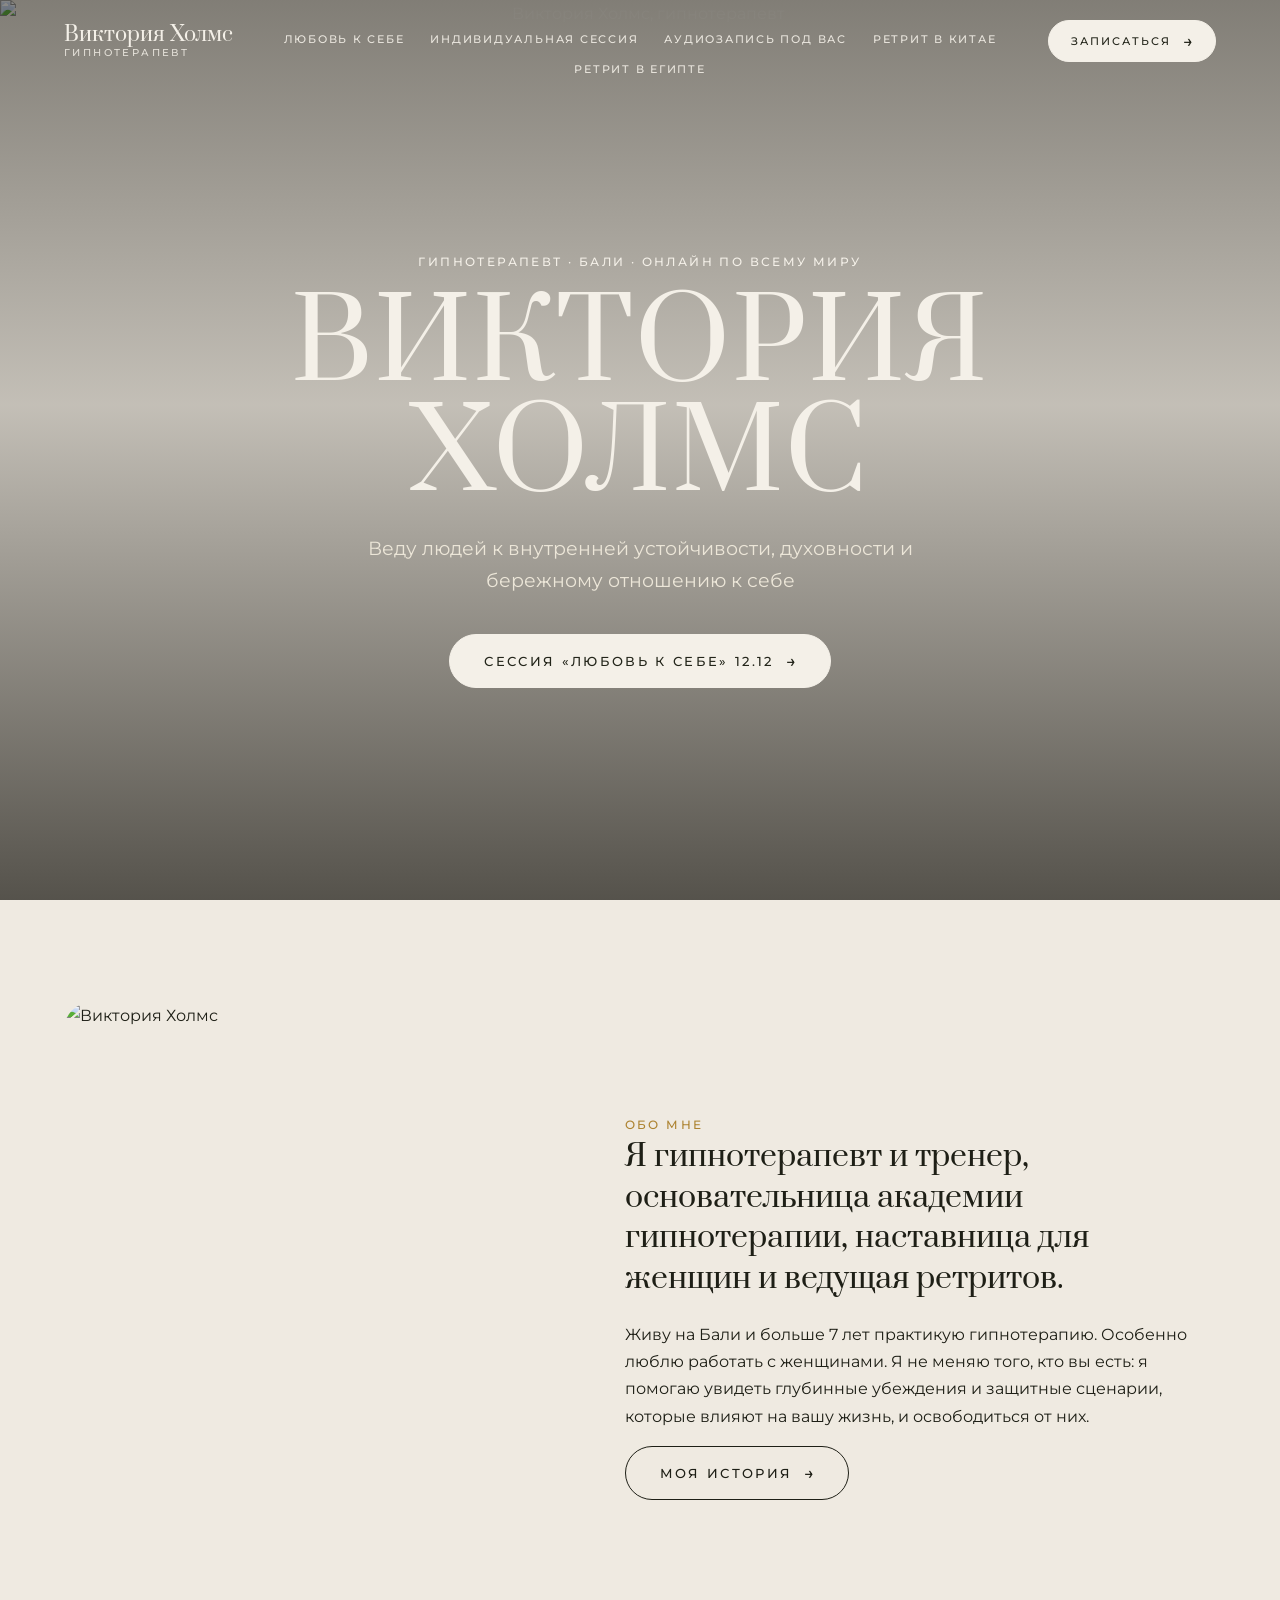
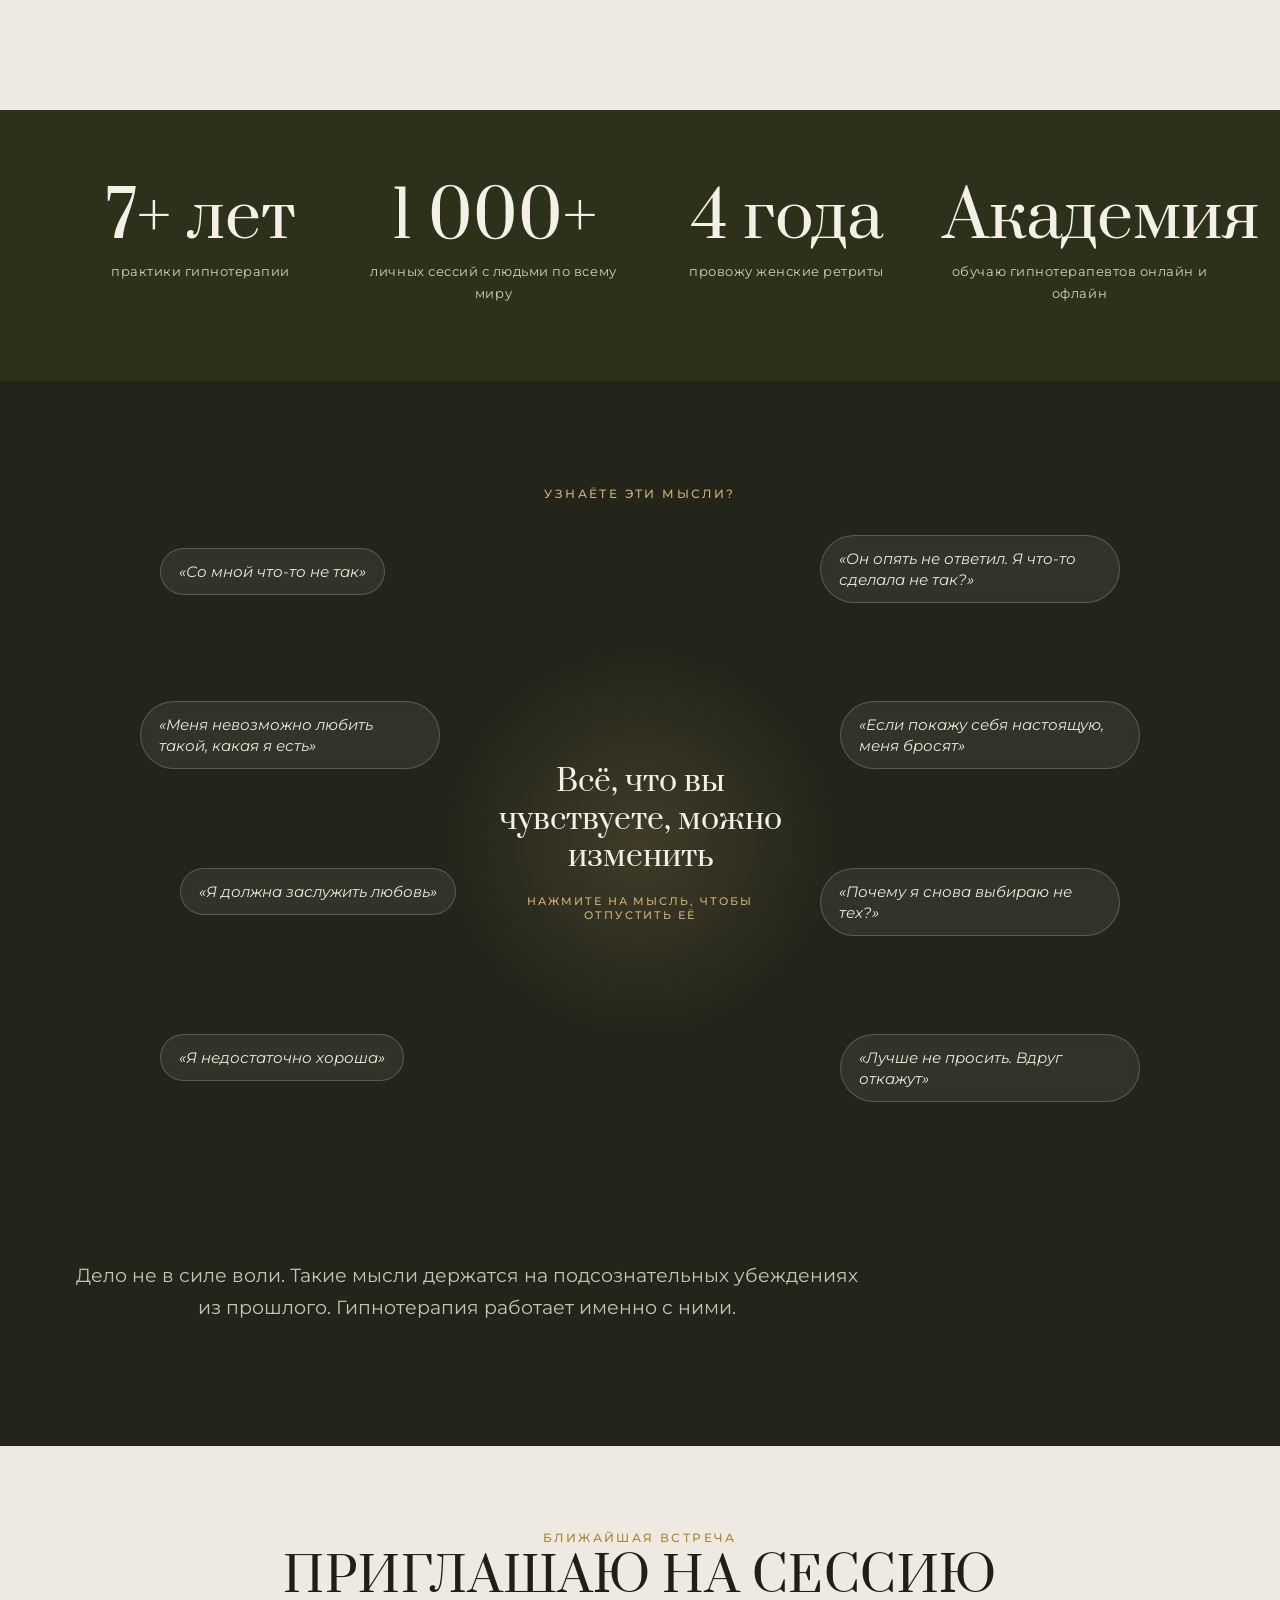
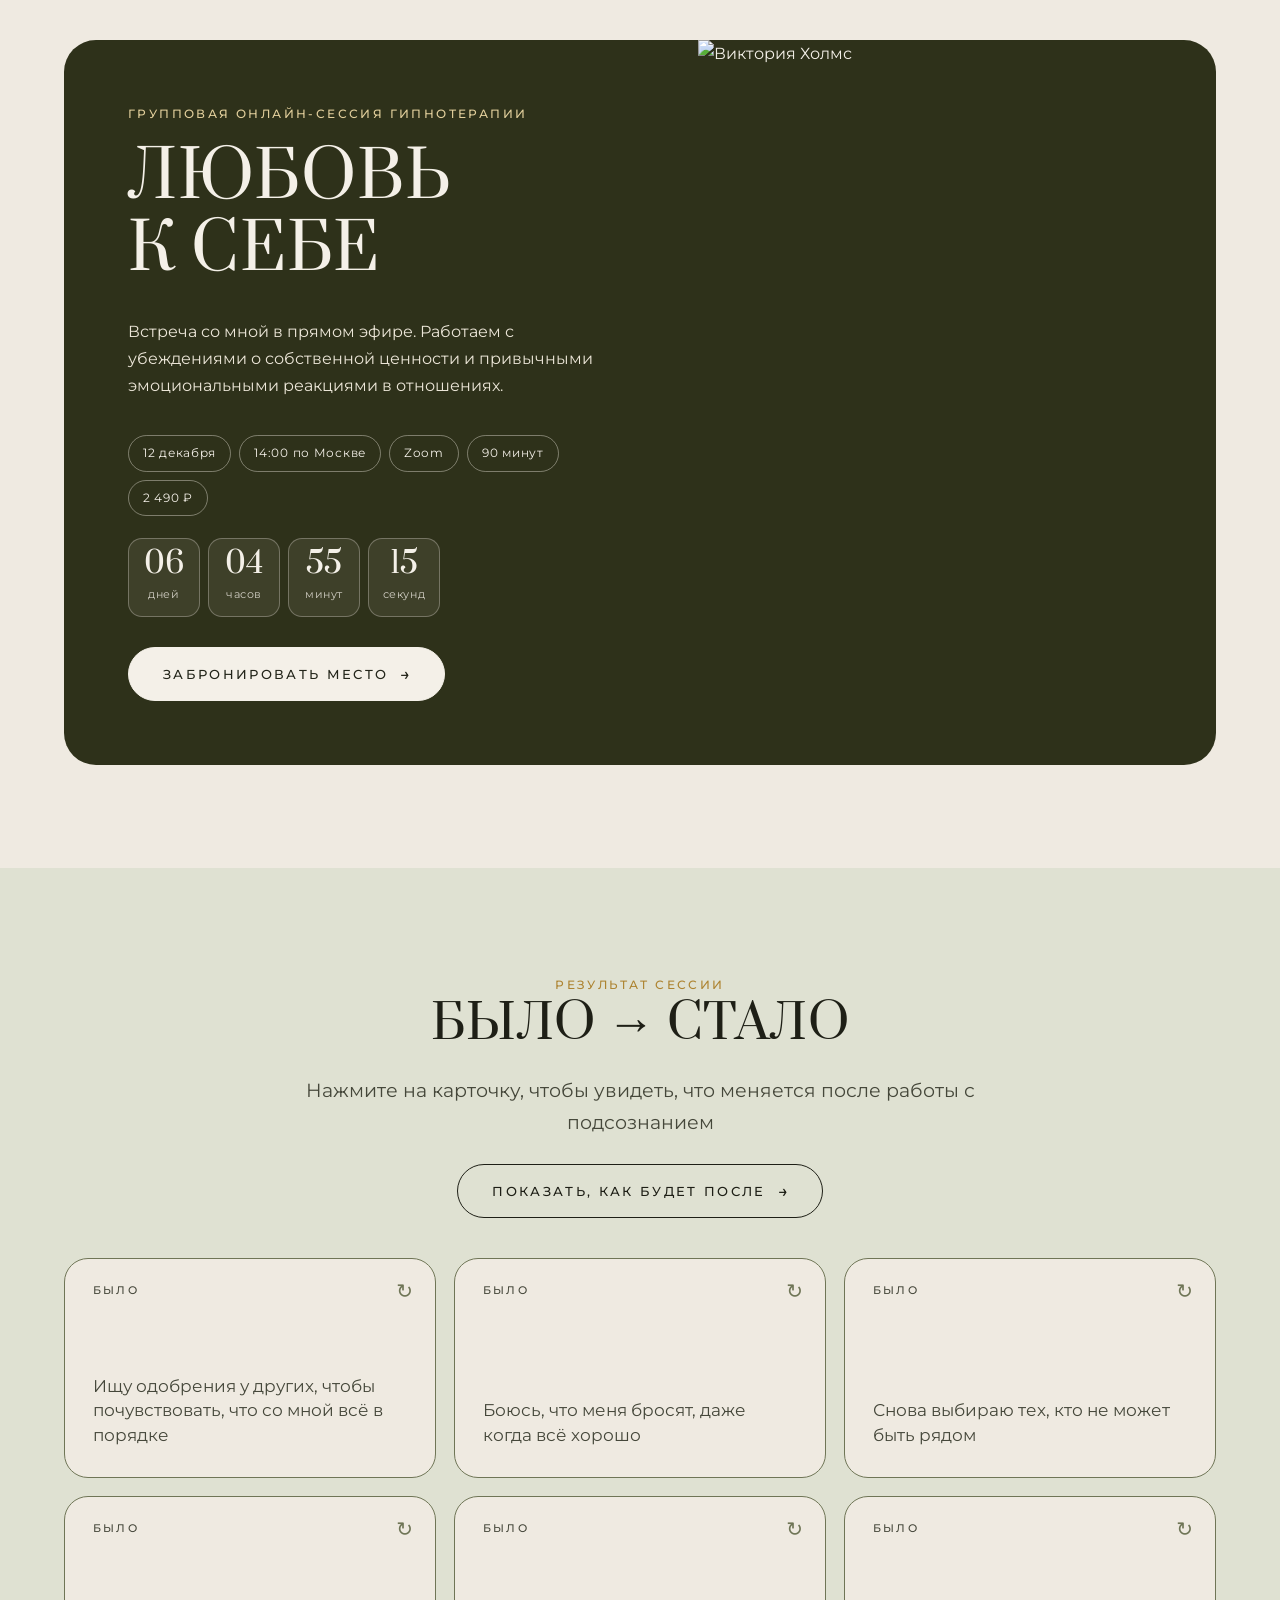
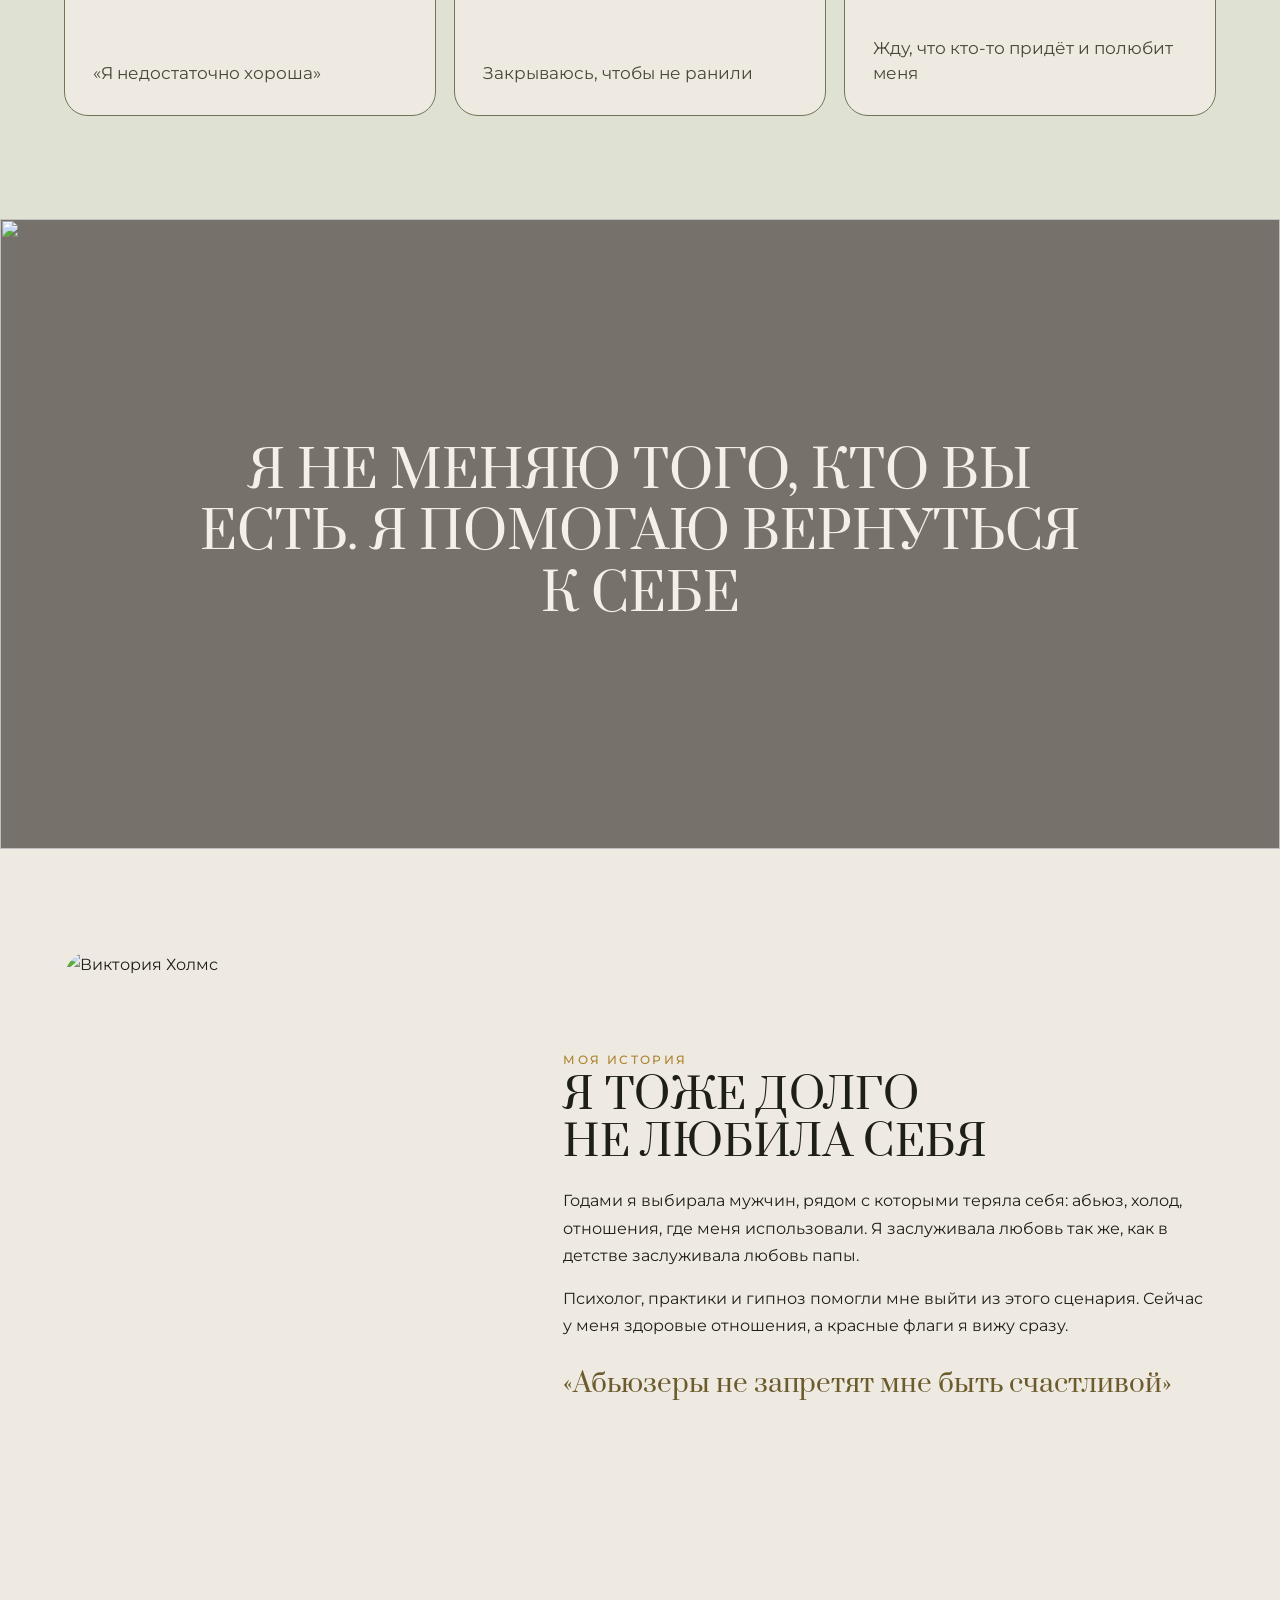
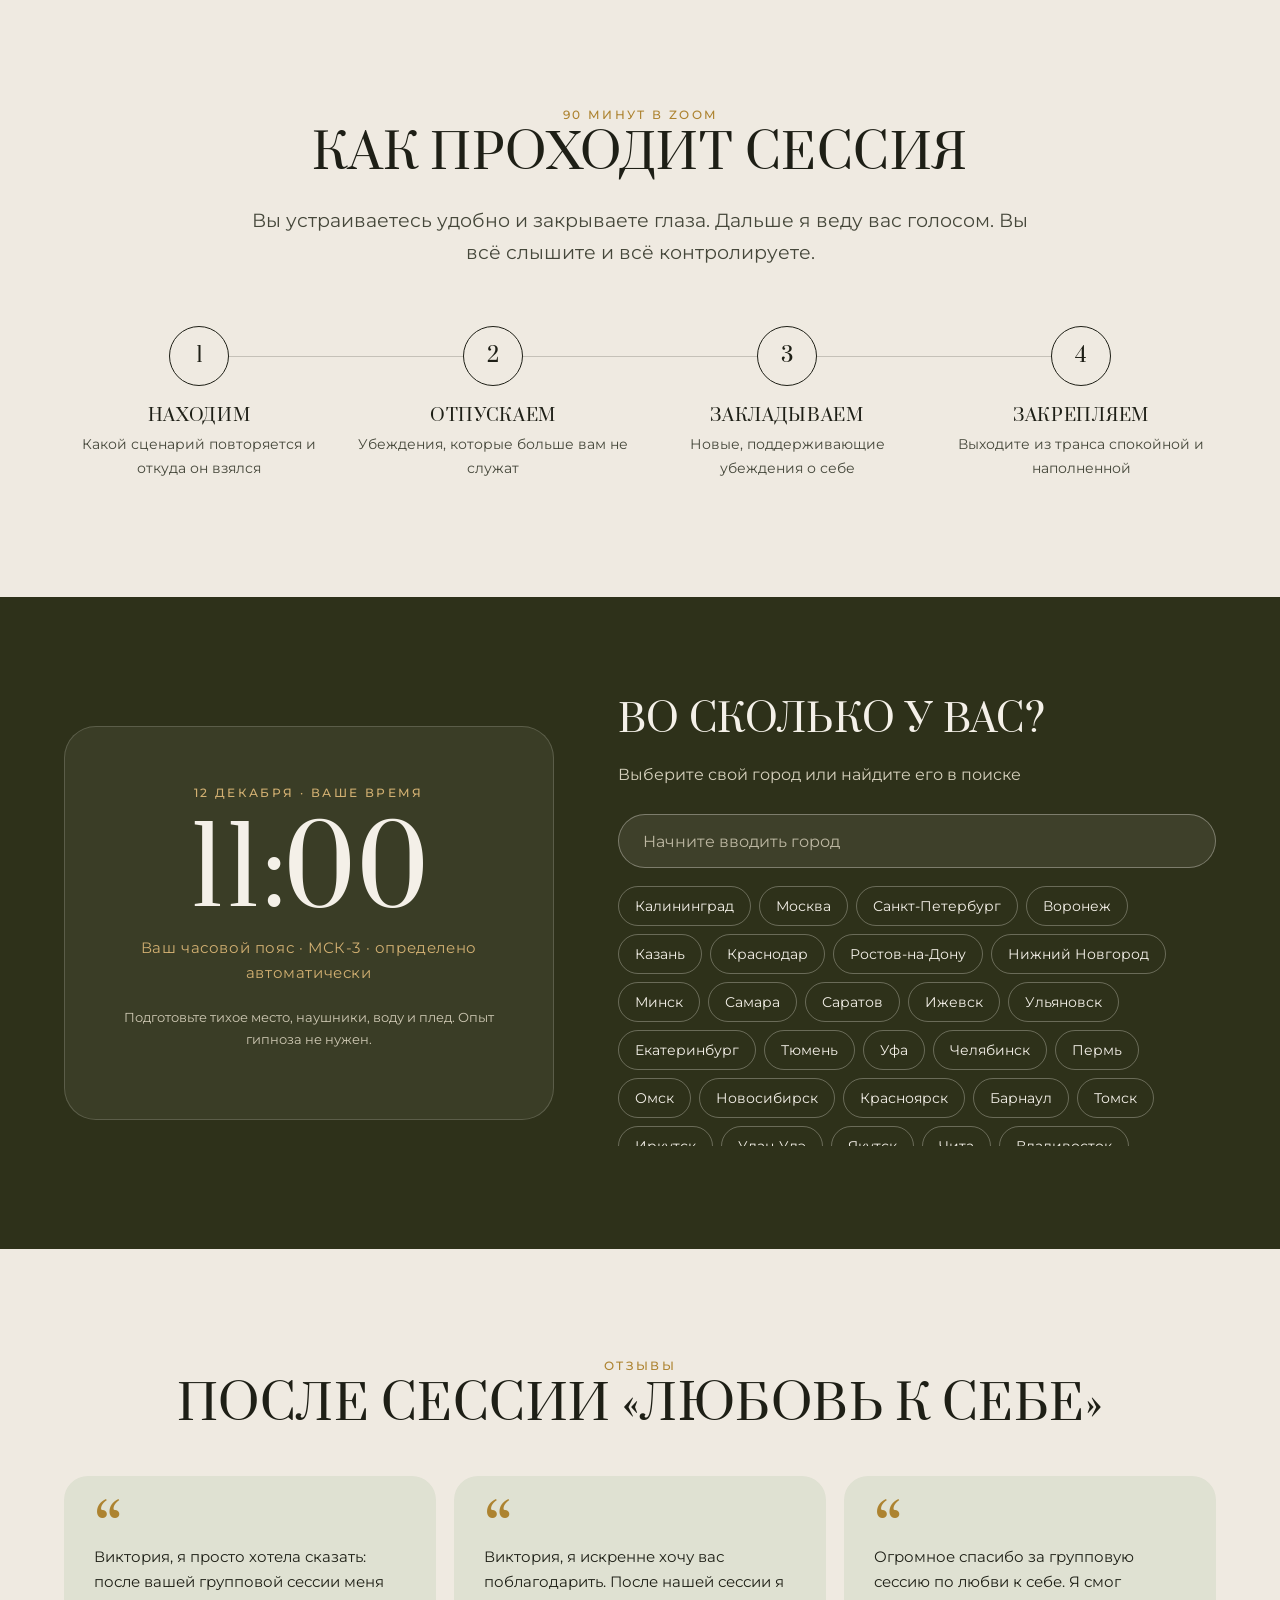
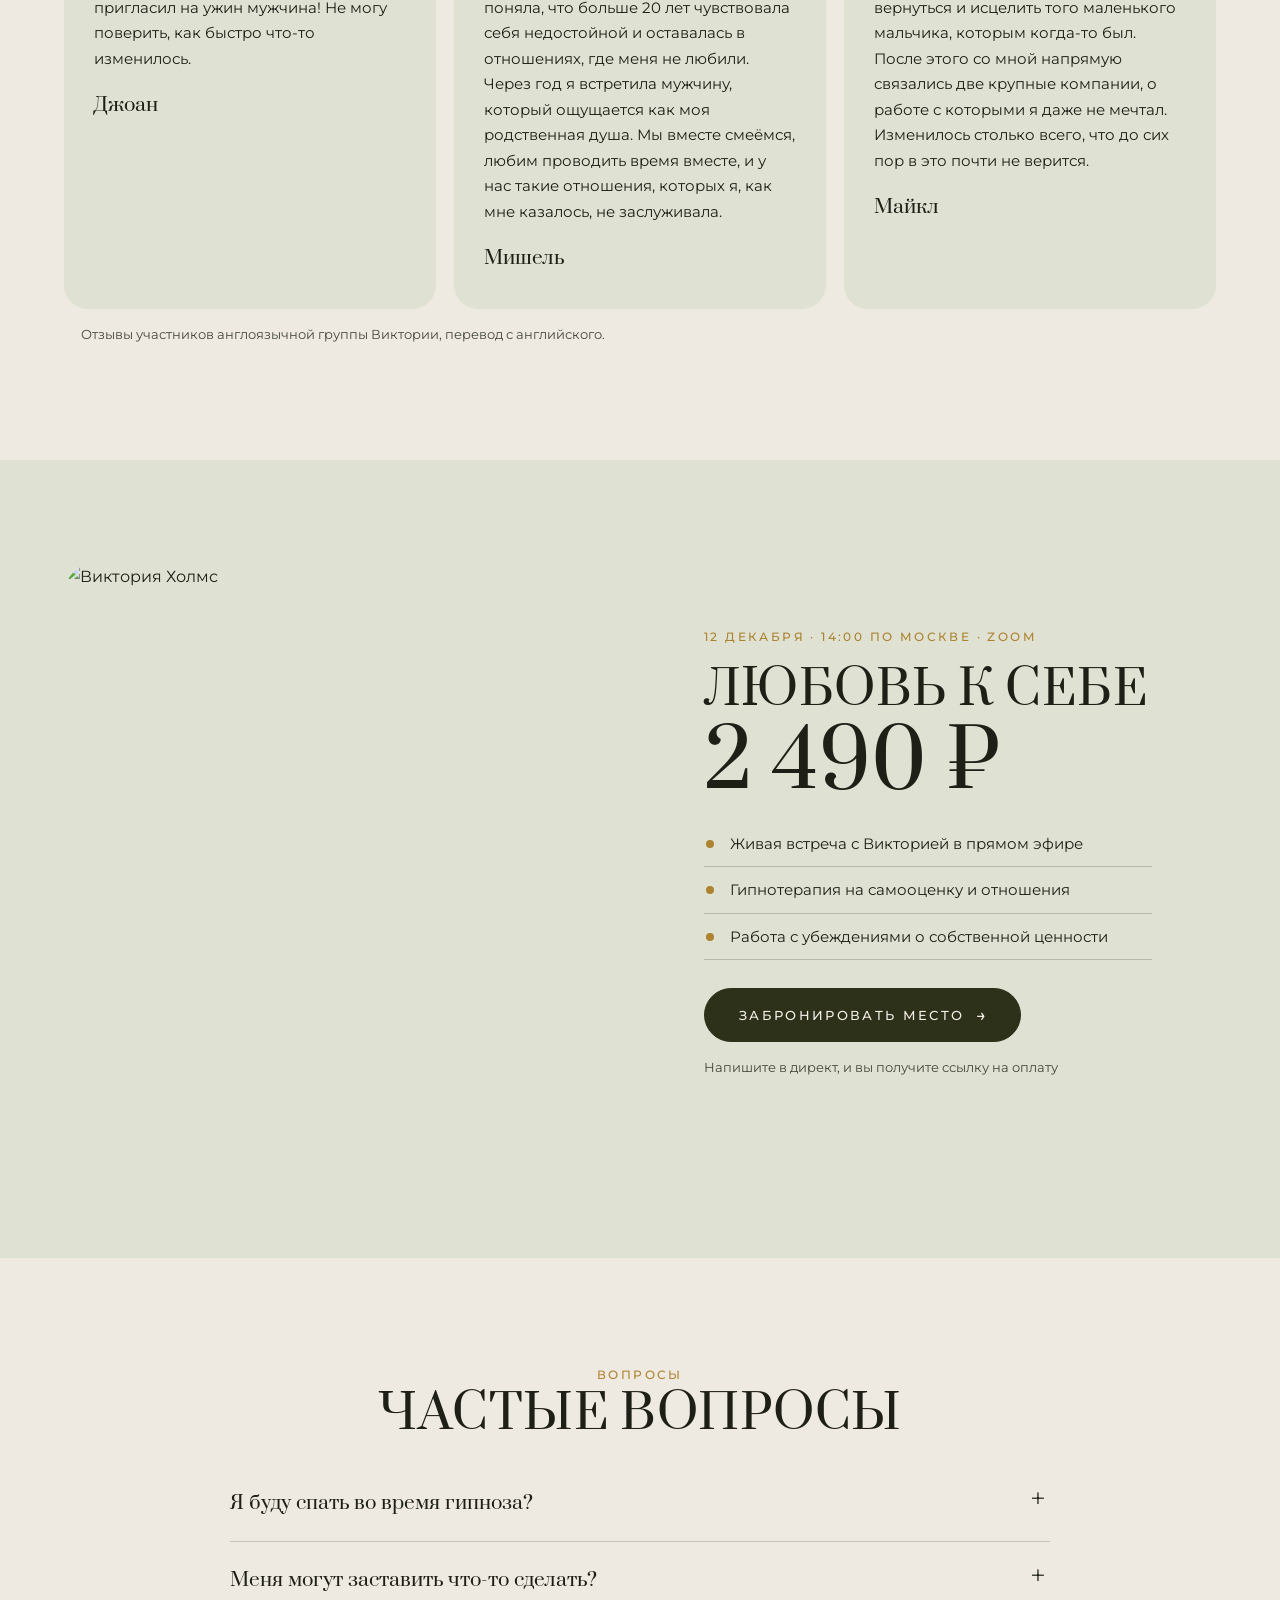
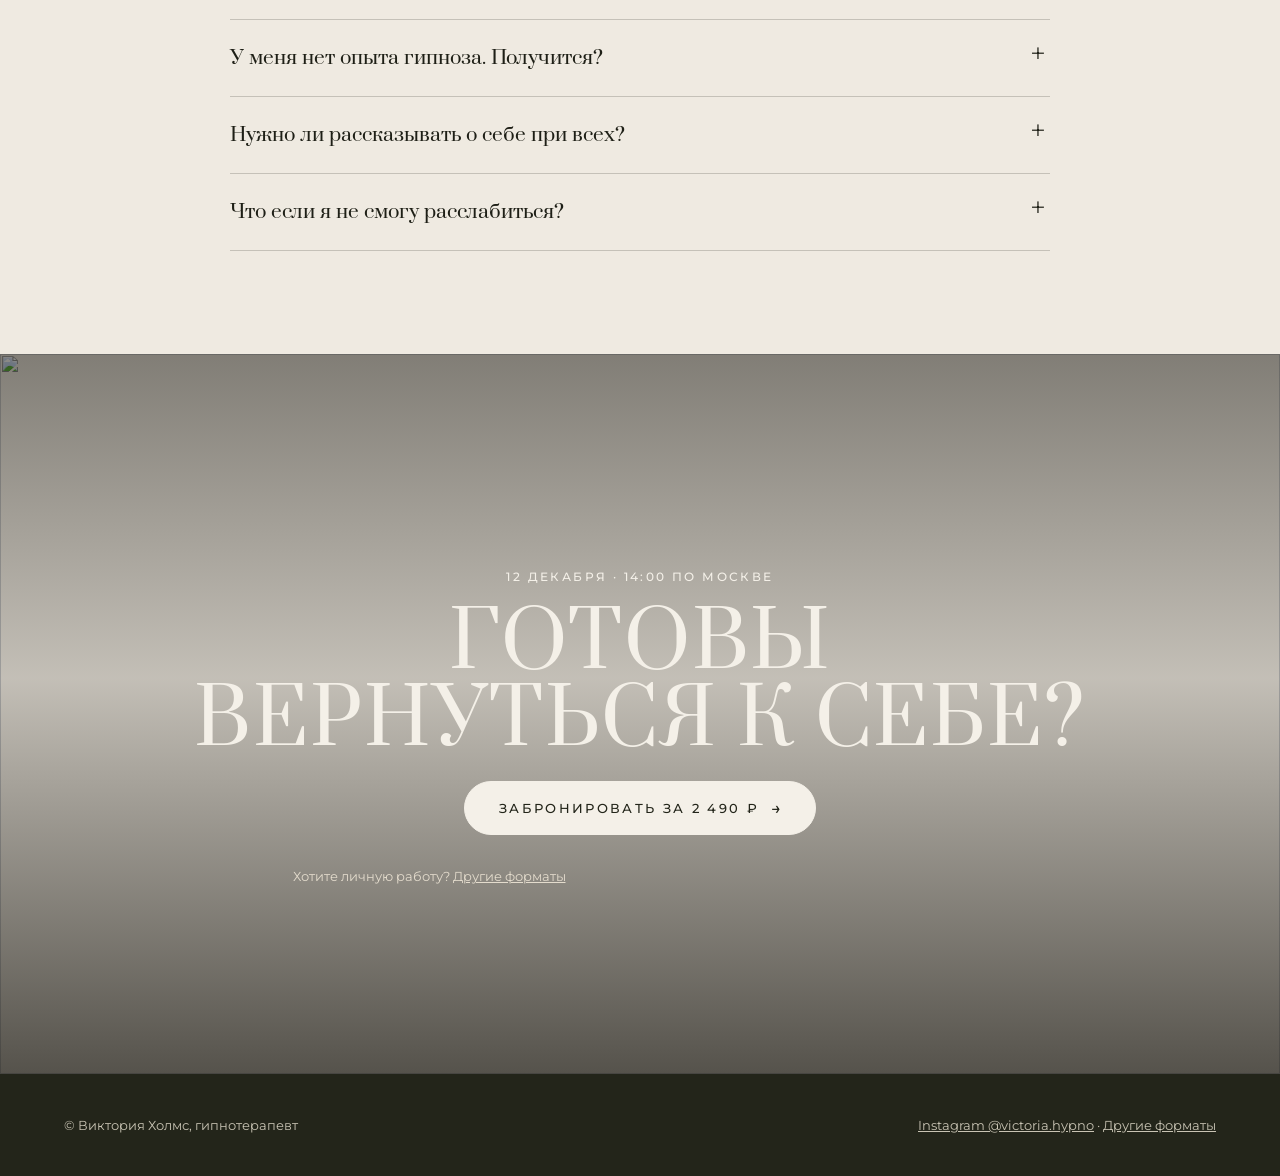
==== index.html @ 8fefdf28 "Add files via upload" ====
<!DOCTYPE html>
<html lang="ru">
<head>
<meta charset="utf-8">
<meta name="viewport" content="width=device-width,initial-scale=1">
<title>Виктория Холмс · гипнотерапевт</title>
<meta name="description" content="Виктория Холмс, гипнотерапевт. Групповая онлайн-сессия «Любовь к себе» 12 декабря в 14:00 по Москве.">
<link rel="preconnect" href="https://fonts.googleapis.com"><link rel="preconnect" href="https://fonts.gstatic.com" crossorigin>
<link href="https://fonts.googleapis.com/css2?family=Prata&family=Montserrat:wght@300;400;500&display=swap" rel="stylesheet">
<link rel="stylesheet" href="style.css">
</head>
<body>

<header class="top">
  <a class="logo" href="index.html">Виктория Холмс<small>гипнотерапевт</small></a>
  
  <a class="btn light sm js-pay" href="#price">Записаться</a>
</header>

<!-- 1. Кто она -->
<section class="full">
  <nav class="hnav" aria-label="Услуги">
    <a href="#session">Любовь к себе</a>
    <a href="formats.html#formats">Индивидуальная сессия</a>
    <a href="formats.html#formats">Аудиозапись под вас</a>
    <a href="china.html">Ретрит в Китае</a>
    <a href="egypt.html">Ретрит в Египте</a>
  </nav>
  <img src="photos/closeup.jpg" alt="Виктория Холмс, гипнотерапевт" fetchpriority="high">
  <div>
    <span class="caps">гипнотерапевт · Бали · онлайн по всему миру</span>
    <h1>Виктория Холмс</h1>
    <p class="sub">Веду людей к внутренней устойчивости, духовности и бережному отношению к себе</p>
    <a class="btn light pulse" href="#session">Сессия «Любовь к себе» 12.12</a>
  </div>
</section>

<!-- 1б. Все форматы сразу -->

<!-- 2. Интро -->
<section class="band" id="about">
  <div class="wrap intro">
    <img src="photos/portrait.jpg" alt="Виктория Холмс" loading="lazy">
    <div>
      <span class="kicker">Обо мне</span>
      <p class="big">Я гипнотерапевт и тренер, основательница академии гипнотерапии, наставница для женщин и ведущая ретритов.</p>
      <p>Живу на Бали и больше 7 лет практикую гипнотерапию. Особенно люблю работать с женщинами. Я не меняю того, кто вы есть: я помогаю увидеть глубинные убеждения и защитные сценарии, которые влияют на вашу жизнь, и освободиться от них.</p>
      <a class="btn line" href="#story">Моя история</a>
    </div>
  </div>
</section>

<!-- 3. Цифры -->
<section class="band olive" style="padding-block:clamp(48px,6vw,80px)">
  <div class="wrap stats">
    <div><b>7+ лет</b><span>практики гипнотерапии</span></div>
    <div><b>1 000+</b><span>личных сессий с людьми по всему миру</span></div>
    <div><b>4 года</b><span>провожу женские ретриты</span></div>
    <div><b>Академия</b><span>обучаю гипнотерапевтов онлайн и офлайн</span></div>
  </div>
</section>

<!-- 4. Мысли -->
<section class="band dark thoughts-band">
  <div class="wrap">
    <div class="center"><span class="caps" style="color:#d2b072">Узнаёте эти мысли?</span></div>
    <div class="mind" id="mind">
      <div class="mid" id="mid">
        <span id="midText">Всё, что вы чувствуете, можно изменить</span><small id="hint">Нажмите на мысль, чтобы отпустить её</small>
      </div>
    </div>
    <div class="center after" id="after"><a class="btn light" href="#session">Записаться на сессию 12.12</a></div>
    <p class="lead center" style="margin-top:34px">Дело не в силе воли. Такие мысли держатся на подсознательных убеждениях из прошлого. Гипнотерапия работает именно с ними.</p>
  </div>
</section>

<!-- 5. Оффер -->
<section class="band" id="session" style="padding-top:clamp(40px,6vw,80px)">
  <div class="wrap">
    <div class="center" style="margin-bottom:36px"><span class="kicker">Ближайшая встреча</span><h2>Приглашаю на сессию</h2></div>
    <div class="offer">
      <img src="photos/sky.jpg" alt="Виктория Холмс" loading="lazy">
      <div>
        <span class="caps" style="color:#e2cf9c">Групповая онлайн-сессия гипнотерапии</span>
        <h2>Любовь к себе</h2>
        <p style="color:#ece6d8">Встреча со мной в прямом эфире. Работаем с убеждениями о собственной ценности и привычными эмоциональными реакциями в отношениях.</p>
        <div class="meta"><span>12 декабря</span><span class="js-time">14:00 по Москве</span><span>Zoom</span><span>90 минут</span><span>2 490 ₽</span></div>
        <div class="timer" aria-label="До начала сессии"><div><b id="d">00</b><small>дней</small></div><div><b id="h">00</b><small>часов</small></div><div><b id="m">00</b><small>минут</small></div><div><b id="s">00</b><small>секунд</small></div></div>
        <a class="btn light pulse js-pay" href="#price">Забронировать место</a>
      </div>
    </div>
  </div>
</section>

<!-- 6. Что изменится: было / стало -->
<section class="band paper">
  <div class="wrap">
    <div class="center"><span class="kicker">Результат сессии</span><h2>Было → стало</h2><p class="lead">Нажмите на карточку, чтобы увидеть, что меняется после работы с подсознанием</p>
    <button class="btn line" type="button" id="allAfter" style="margin-top:6px">Показать, как будет после</button></div>
    <div class="flips"><button class="flip" type="button" aria-pressed="false"><span class="in"><span class="f"><small>было</small>Ищу одобрения у других, чтобы почувствовать, что со мной всё в порядке</span><span class="b"><small>стало</small>Опора внутри. Чужое мнение больше не решает, какая я</span></span></button><button class="flip" type="button" aria-pressed="false"><span class="in"><span class="f"><small>было</small>Боюсь, что меня бросят, даже когда всё хорошо</span><span class="b"><small>стало</small>Спокойствие в отношениях без постоянной тревоги</span></span></button><button class="flip" type="button" aria-pressed="false"><span class="in"><span class="f"><small>было</small>Снова выбираю тех, кто не может быть рядом</span><span class="b"><small>стало</small>Выбираю тех, кто выбирает меня</span></span></button><button class="flip" type="button" aria-pressed="false"><span class="in"><span class="f"><small>было</small>«Я недостаточно хороша»</span><span class="b"><small>стало</small>«Я достойна любви, заботы и уважения»</span></span></button><button class="flip" type="button" aria-pressed="false"><span class="in"><span class="f"><small>было</small>Закрываюсь, чтобы не ранили</span><span class="b"><small>стало</small>Безопасно открываться и быть собой</span></span></button><button class="flip" type="button" aria-pressed="false"><span class="in"><span class="f"><small>было</small>Жду, что кто-то придёт и полюбит меня</span><span class="b"><small>стало</small>Любовь к себе как фундамент для здоровых отношений</span></span></button></div>
  </div>
</section>

<!-- 7. Фраза на фото -->
<section class="strip">
  <img src="photos/closeup.jpg" alt="" loading="lazy" style="object-position:50% 25%">
  <p>Я не меняю того, кто вы есть. Я помогаю вернуться к себе</p>
</section>

<!-- 8. Моя история -->
<section class="band" id="story">
  <div class="wrap why">
    <img src="photos/smile.jpg" alt="Виктория Холмс" loading="lazy">
    <div>
      <span class="kicker">Моя история</span>
      <h2 style="font-size:clamp(28px,3.4vw,42px)">Я тоже долго не любила себя</h2>
      <p>Годами я выбирала мужчин, рядом с которыми теряла себя: абьюз, холод, отношения, где меня использовали. Я заслуживала любовь так же, как в детстве заслуживала любовь папы.</p>
      <p>Психолог, практики и гипноз помогли мне выйти из этого сценария. Сейчас у меня здоровые отношения, а красные флаги я вижу сразу.</p>
      <p class="quote2" style="text-align:left;margin:28px 0 0;font-size:clamp(20px,2.2vw,26px);color:var(--olive2)">«Абьюзеры не запретят мне быть счастливой»</p>
    </div>
  </div>
</section>

<!-- 9. Как проходит -->
<section class="band">
  <div class="wrap">
    <div class="center"><span class="kicker">90 минут в Zoom</span><h2>Как проходит сессия</h2><p class="lead">Вы устраиваетесь удобно и закрываете глаза. Дальше я веду вас голосом. Вы всё слышите и всё контролируете.</p></div>
    <div class="path">
      <div><div class="dot">1</div><h3>Находим</h3><p>Какой сценарий повторяется и откуда он взялся</p></div>
      <div><div class="dot">2</div><h3>Отпускаем</h3><p>Убеждения, которые больше вам не служат</p></div>
      <div><div class="dot">3</div><h3>Закладываем</h3><p>Новые, поддерживающие убеждения о себе</p></div>
      <div><div class="dot">4</div><h3>Закрепляем</h3><p>Выходите из транса спокойной и наполненной</p></div>
    </div>
  </div>
</section>

<!-- 10. Время по городам: выбор -->
<section class="band olive">
  <div class="wrap tz">
    <div class="tz-res">
      <span class="caps" style="color:#d2b072">12 декабря · ваше время</span>
      <div class="clock" id="tzTime">14:00</div>
      <p class="tz-city" id="tzCity">по времени вашего телефона</p>
      <p class="note" style="color:#cfc9b4">Подготовьте тихое место, наушники, воду и плед. Опыт гипноза не нужен.</p>
    </div>
    <div class="tz-pick">
      <h2 style="font-size:clamp(26px,3vw,38px)">Во сколько у вас?</h2>
      <p style="color:#d6d1bd">Выберите свой город или найдите его в поиске</p>
      <input id="tzSearch" type="search" placeholder="Начните вводить город" aria-label="Поиск города" autocomplete="off">
      <div class="tz-chips" id="tzChips"></div>
    </div>
  </div>
</section>

<!-- 11. Отзывы -->
<section class="band">
  <div class="wrap">
    <div class="center"><span class="kicker">Отзывы</span><h2>После сессии «Любовь к себе»</h2></div>
    <div class="revs">
      <figure><blockquote>Виктория, я просто хотела сказать: после вашей групповой сессии меня пригласил на ужин мужчина! Не могу поверить, как быстро что-то изменилось.</blockquote><figcaption>Джоан</figcaption></figure>
      <figure><blockquote>Виктория, я искренне хочу вас поблагодарить. После нашей сессии я поняла, что больше 20 лет чувствовала себя недостойной и оставалась в отношениях, где меня не любили. Через год я встретила мужчину, который ощущается как моя родственная душа. Мы вместе смеёмся, любим проводить время вместе, и у нас такие отношения, которых я, как мне казалось, не заслуживала.</blockquote><figcaption>Мишель</figcaption></figure>
      <figure><blockquote>Огромное спасибо за групповую сессию по любви к себе. Я смог вернуться и исцелить того маленького мальчика, которым когда-то был. После этого со мной напрямую связались две крупные компании, о работе с которыми я даже не мечтал. Изменилось столько всего, что до сих пор в это почти не верится.</blockquote><figcaption>Майкл</figcaption></figure>
    </div>
    <p class="note center">Отзывы участников англоязычной группы Виктории, перевод с английского.</p>
  </div>
</section>

<!-- 12. Цена -->
<section class="band paper" id="price">
  <div class="wrap price">
    <div class="ph"><img src="photos/portrait.jpg" alt="Виктория Холмс" loading="lazy"></div>
    <div class="body">
      <span class="kicker">12 декабря · <span class="js-time">14:00 по Москве</span> · Zoom</span>
      <h2 style="margin-bottom:0">Любовь к себе</h2>
      <div class="sum">2 490 ₽</div>
      <ul class="incl">
        <li>Живая встреча с Викторией в прямом эфире</li>
        <li>Гипнотерапия на самооценку и отношения</li>
        <li>Работа с убеждениями о собственной ценности</li>
      </ul>
      <a class="btn pulse js-pay" href="#price" style="align-self:flex-start">Забронировать место</a>
      <p class="note js-paynote">После оплаты придёт ссылка на Zoom</p>
    </div>
  </div>
</section>

<!-- 13. Вопросы -->
<section class="band" id="faq">
  <div class="wrap" style="max-width:820px">
    <div class="center"><span class="kicker">Вопросы</span><h2>Частые вопросы</h2></div>
    <details><summary>Я буду спать во время гипноза?</summary><p>Нет. Вы в глубоком расслаблении, но всё слышите, можете думать и говорить на протяжении всей сессии.</p></details>
    <details><summary>Меня могут заставить что-то сделать?</summary><p>Нет. Вы всегда сохраняете контроль.</p></details>
    <details><summary>У меня нет опыта гипноза. Получится?</summary><p>Да. Опыт не нужен, я провожу вас голосом шаг за шагом.</p></details>
    <details><summary>Нужно ли рассказывать о себе при всех?</summary><p>Нет. Вы просто слушаете и проживаете практику. Делиться или нет, решаете только вы.</p></details>
    <details><summary>Что если я не смогу расслабиться?</summary><p>Просто устройтесь удобно и следуйте за голосом. Даже лёгкое расслабление уже даёт эффект.</p></details>
  </div>
</section>

<!-- 14. Финал -->
<section class="full" style="min-height:80vh">
  <img src="photos/garden.jpg" alt="" loading="lazy" style="object-position:50% 35%">
  <div>
    <span class="caps">12 декабря · 14:00 по Москве</span>
    <h1 style="font-size:clamp(38px,6vw,80px)">Готовы вернуться к себе?</h1>
    <a class="btn light pulse js-pay" href="#price">Забронировать за 2 490 ₽</a>
    <p class="note" style="margin-top:30px;color:#e4dccd">Хотите личную работу? <a href="formats.html">Другие форматы</a></p>
  </div>
</section>

<footer>
  <span>© Виктория Холмс, гипнотерапевт</span>
  <span><a href="https://instagram.com/victoria.hypno">Instagram @victoria.hypno</a> · <a href="formats.html">Другие форматы</a></span>
</footer>

<!-- АНКЕТА -->
<div class="qz" id="qz" style="--qz-img:url(photos/closeup.jpg)" aria-hidden="true">
  <div class="qz-box" role="dialog" aria-modal="true" aria-label="Анкета перед сессией">
    <div class="qz-side">
      <span class="qz-tag">Анкета перед сессией</span>
      <p class="qz-side-t">Любовь<br>к себе</p>
      <p class="qz-side-s">12 декабря · 2 минуты</p>
    </div>
    <div class="qz-main">
      <button class="qz-x" type="button" id="qzClose" aria-label="Закрыть">×</button>
      <div class="qz-top"><span id="qzStep">1 / 9</span><div class="qz-bar"><i id="qzBar"></i></div></div>
      <form id="qzForm" novalidate></form>
      <div class="qz-nav">
        <button class="qz-back" type="button" id="qzBack">← Назад</button>
        <button class="qz-btn" type="button" id="qzNext">Дальше</button>
      </div>
    </div>
  </div>
</div>

<script>
{
  /* НАСТРОЙКИ */
  const CONFIG = {
    start: "2026-12-12T14:00:00+03:00", // начало по Москве
    payUrl: "",                          // ссылка на оплату, если появится
    dmUrl: "https://ig.me/m/victoria.hypno"
  };
  const url = CONFIG.payUrl || CONFIG.dmUrl;
  document.querySelectorAll(".js-pay").forEach(a => a.href = url);
  if (!CONFIG.payUrl) document.querySelectorAll(".js-paynote").forEach(n => n.textContent = "Напишите в директ, и вы получите ссылку на оплату");

  const end = new Date(CONFIG.start).getTime();
  const pad = n => String(n).padStart(2, "0");
  const el = id => document.getElementById(id);
  const tick = () => {
    const t = Math.max(0, Math.floor((end - Date.now()) / 1000));
    el("d").textContent = pad(Math.floor(t / 86400));
    el("h").textContent = pad(Math.floor(t % 86400 / 3600));
    el("m").textContent = pad(Math.floor(t % 3600 / 60));
    el("s").textContent = pad(t % 60);
  };
  tick(); setInterval(tick, 1000);

  /* во сколько у вас */
  const CITIES = [["Калининград",-1],["Москва",0],["Санкт-Петербург",0],["Воронеж",0],["Казань",0],["Краснодар",0],["Ростов-на-Дону",0],["Нижний Новгород",0],["Минск",0],["Самара",1],["Саратов",1],["Ижевск",1],["Ульяновск",1],["Екатеринбург",2],["Тюмень",2],["Уфа",2],["Челябинск",2],["Пермь",2],["Омск",3],["Новосибирск",4],["Красноярск",4],["Барнаул",4],["Томск",4],["Иркутск",5],["Улан-Удэ",5],["Якутск",6],["Чита",6],["Владивосток",7],["Хабаровск",7],["Магадан",8],["Южно-Сахалинск",8],["Петропавловск-Камчатский",9],["Анадырь",9]];
  const chipsBox = el("tzChips"), tzTime = el("tzTime"), tzCity = el("tzCity");
  const show = (name, off) => {
    tzTime.classList.remove("pop"); void tzTime.offsetWidth; tzTime.classList.add("pop");
    tzTime.textContent = pad(14 + off) + ":00";
    tzCity.textContent = name + (off === 0 ? " · по Москве" : " · МСК" + (off > 0 ? "+" : "") + off);
  };
  const render = q => {
    chipsBox.innerHTML = "";
    CITIES.filter(([n]) => n.toLowerCase().includes(q.toLowerCase())).forEach(([n, o]) => {
      const b = document.createElement("button"); b.type = "button"; b.className = "tz-chip"; b.textContent = n;
      b.addEventListener("click", () => { chipsBox.querySelectorAll(".on").forEach(x => x.classList.remove("on")); b.classList.add("on"); show(n, o); });
      chipsBox.appendChild(b);
    });
    if (!chipsBox.children.length) chipsBox.innerHTML = '<p class="note" style="color:#cfc9b4">Не нашли город? Время выше показано по часам вашего телефона.</p>';
  };
  render("");
  el("tzSearch").addEventListener("input", e => render(e.target.value.trim()));
  try {
    const startD = new Date(CONFIG.start);
    tzTime.textContent = startD.toLocaleTimeString("ru-RU", { hour: "2-digit", minute: "2-digit" });
    const diff = (-startD.getTimezoneOffset() - 180) / 60;
    const NAMES = {"Europe/Kaliningrad":"Калининград","Europe/Moscow":"Москва","Europe/Minsk":"Минск","Europe/Samara":"Самара","Europe/Saratov":"Саратов","Europe/Ulyanovsk":"Ульяновск","Asia/Yekaterinburg":"Екатеринбург","Asia/Omsk":"Омск","Asia/Novosibirsk":"Новосибирск","Asia/Barnaul":"Барнаул","Asia/Tomsk":"Томск","Asia/Krasnoyarsk":"Красноярск","Asia/Irkutsk":"Иркутск","Asia/Chita":"Чита","Asia/Yakutsk":"Якутск","Asia/Vladivostok":"Владивосток","Asia/Magadan":"Магадан","Asia/Sakhalin":"Южно-Сахалинск","Asia/Kamchatka":"Петропавловск-Камчатский","Asia/Anadyr":"Анадырь"};
    const zone = Intl.DateTimeFormat().resolvedOptions().timeZone;
    const label = diff === 0 ? "по Москве" : Number.isInteger(diff) && Math.abs(diff) <= 12 ? "МСК" + (diff > 0 ? "+" : "") + diff : "";
    tzCity.textContent = (NAMES[zone] ? NAMES[zone] : "Ваш часовой пояс") + (label ? " · " + label : "") + " · определено автоматически";
    const match = [...chipsBox.children].find(b => b.textContent === NAMES[zone]) || [...chipsBox.children].find((b, i) => CITIES[i] && CITIES[i][1] === diff);
    if (match) match.classList.add("on");
  } catch (e) {}

  /* было / стало */
  const flips=[...document.querySelectorAll(".flip")];
  flips.forEach(f=>f.addEventListener("click",()=>{const on=f.classList.toggle("on");f.setAttribute("aria-pressed",on)}));
  el("allAfter").addEventListener("click",e=>{const all=!flips.every(f=>f.classList.contains("on"));flips.forEach((f,i)=>setTimeout(()=>{f.classList.toggle("on",all);f.setAttribute("aria-pressed",all)},i*120));e.currentTarget.textContent=all?"Показать, как было":"Показать, как будет после"});

  /* мысли появляются одна за другой, по клику растворяются */
  const T = [
    ["Со мной что-то не так", 2, 4],
    ["Он опять не ответил. Я что-то сделала не так?", 68, 2],
    ["Меня невозможно любить такой, какая я есть", 0, 28],
    ["Если покажу себя настоящую, меня бросят", 70, 28],
    ["Я должна заслужить любовь", 4, 54],
    ["Почему я снова выбираю не тех?", 68, 54],
    ["Я недостаточно хороша", 2, 80],
    ["Лучше не просить. Вдруг откажут", 70, 80]
  ];
  const mind = el("mind"), mid = el("mid");
  const nodes = T.map(([t, x, y], i) => {
    const d = document.createElement("button");
    d.className = "thought"; d.type = "button"; d.textContent = "«" + t + "»";
    d.style.setProperty("--x", x + "%");
    d.style.setProperty("--y", y + "%");
    d.style.setProperty("--f", (5 + (i % 3) * 1.3) + "s"); d.style.setProperty("--dl", (-i * .7) + "s");
    d.setAttribute("aria-label", "Отпустить мысль: " + t);
    mind.appendChild(d); return d;
  });
  let left = nodes.length, started = false;
  const start = () => {
    if (started) return; started = true;
    nodes.forEach((n, i) => setTimeout(() => n.classList.add("show"), 100 + i * 170));
    setTimeout(() => mid.classList.add("show"), 100);
  };
  const io = new IntersectionObserver(e => { if (e[0].isIntersecting) { start(); io.disconnect(); } }, { threshold: .1 });
  io.observe(mind);
  nodes.forEach(n => n.addEventListener("click", () => {
    if (n.classList.contains("gone")) return;
    n.classList.add("gone"); left--;
    const t = 1 - left / nodes.length;
    document.createElement("div").style.setProperty("--k", left / nodes.length);
    document.createElement("div").style.setProperty("--t", t);
    const STEPS = ["", "Становится чуть легче", "Дыхание выравнивается", "Плечи опускаются", "Руки отпускают лицо", "Тревога уходит", "Появляется опора", "Почти..."];
    if (left > 0) el("hint").textContent = STEPS[nodes.length - left] || "";
    if (left === 0) {
      document.createElement("div").classList.add("calm");
      el("midText").textContent = "Стало тише, правда? Так ощущается внутренняя опора";
      el("hint").textContent = "";
      el("after").classList.add("show");
    }
  }));
}
</script>
<script>
/* АНКЕТА: вопросы и отправка */
{
  const FORM = {
    sendUrl: "",                               // куда отправлять ответы (появится позже)
    payUrl: "",                                // ссылка на оплату
    dmUrl: "https://ig.me/m/victoria.hypno"
  };
  const Q = [
    { id: "name", t: "Давайте познакомимся", h: "Чтобы Виктория знала, как к вам обращаться", type: "contact" },
    { id: "age", t: "Сколько вам лет?", type: "one", o: ["до 25", "25-34", "35-44", "45-54", "55+"] },
    { id: "rel", t: "Ваши отношения сейчас", type: "one", o: ["в отношениях", "в браке", "развожусь или расстаюсь", "одна", "всё сложно"] },
    { id: "pain", t: "Что беспокоит больше всего?", h: "Можно выбрать несколько", type: "many", other: true,
      o: ["чувствую, что я недостаточно хороша", "выбираю не тех мужчин", "боюсь, что меня бросят", "растворяюсь в партнёре, забываю о себе", "не могу уйти из отношений, где мне плохо", "тяжело после расставания или развода", "постоянно ищу одобрения", "не могу открыться и довериться"] },
    { id: "long", t: "Как давно это с вами?", type: "one", o: ["меньше года", "1-3 года", "больше 3 лет", "сколько себя помню"] },
    { id: "want", t: "Что вы хотите почувствовать или изменить после сессии?", h: "Своими словами, как есть", type: "text" },
    { id: "tried", t: "Что уже пробовали?", h: "Можно выбрать несколько", type: "many", o: ["психолог", "медитации и практики", "книги и курсы", "гипноз", "ничего"] },
    { id: "why", t: "Что стало решающим, чтобы записаться?", h: "Можно пропустить", type: "text", optional: true },
    { id: "ok", t: "Почти готово", h: "Остался один клик", type: "agree" }
  ];
  const $ = s => document.querySelector(s);
  const box = $("#qz"), form = $("#qzForm"), next = $("#qzNext"), back = $("#qzBack");
  let i = 0;
  const esc = s => s.replace(/[&<>"]/g, c => ({ "&": "&amp;", "<": "&lt;", ">": "&gt;", '"': "&quot;" }[c]));
  form.innerHTML = Q.map((q, n) => {
    let body = "";
    if (q.type === "contact") body = `<label class="fld" for="f_name">Имя</label><input type="text" id="f_name" name="name" autocomplete="given-name"><label class="fld" for="f_contact">Телеграм или Инстаграм для связи</label><input type="text" id="f_contact" name="contact" placeholder="@ник">`;
    if (q.type === "one") body = `<div class="qz-opts${q.o.length > 4 && q.o.every(o => o.length < 16) ? " two" : ""}">` + q.o.map(o => `<label class="opt"><input type="radio" name="${q.id}" value="${esc(o)}"><i></i>${esc(o)}</label>`).join("") + `</div>`;
    if (q.type === "many") body = `<div class="qz-opts">` + q.o.map(o => `<label class="opt ck"><input type="checkbox" name="${q.id}" value="${esc(o)}"><i></i>${esc(o)}</label>`).join("") + `</div>` + (q.other ? `<input class="other" type="text" name="${q.id}_other" placeholder="Другое, напишите своё">` : "");
    if (q.type === "text") body = `<textarea name="${q.id}" aria-label="${esc(q.t)}"></textarea>`;
    if (q.type === "agree") body = `<div class="qz-opts"><label class="opt ck"><input type="checkbox" name="agree" value="да"><i></i>Мне есть 18 лет. Я понимаю, что гипнотерапия не заменяет медицинскую помощь</label></div>`;
    return `<div class="qz-q" data-n="${n}"><h3>${esc(q.t)}</h3>${q.h ? `<p class="hint">${esc(q.h)}</p>` : ""}${body}<p class="err"></p></div>`;
  }).join("") + `<div class="qz-q done" data-n="${Q.length}"><div class="ok"></div><h3>Спасибо!</h3><p id="qzDoneText">Анкета у Виктории. Остался последний шаг: оплата 2 490 ₽, после неё придёт ссылка на Zoom.</p><a class="qz-btn" id="qzPay" target="_blank" rel="noopener">Перейти к оплате</a></div>`;
  const steps = [...form.querySelectorAll(".qz-q")];
  const show = n => {
    i = n; steps.forEach(s => s.classList.toggle("on", +s.dataset.n === n));
    $("#qzBar").style.width = Math.min(100, n / Q.length * 100) + "%";
    $("#qzStep").textContent = n < Q.length ? `${n + 1} / ${Q.length}` : "✓";
    back.style.visibility = n > 0 && n < Q.length ? "visible" : "hidden";
    next.style.display = n < Q.length ? "" : "none";
    next.textContent = n === Q.length - 1 ? "Отправить" : "Дальше";
    const f = steps[n].querySelector("input[type=text],textarea"); if (f && innerWidth > 700) setTimeout(() => f.focus(), 50);
  };
  const val = q => {
    const fd = new FormData(form);
    if (q.type === "contact") return (fd.get("name") || "").trim() && (fd.get("contact") || "").trim();
    if (q.type === "many") return fd.getAll(q.id).length || (fd.get(q.id + "_other") || "").trim();
    if (q.type === "text") return q.optional || (fd.get(q.id) || "").trim();
    if (q.type === "agree") return fd.get("agree");
    return fd.get(q.id);
  };
  const MSG = { contact: "Напишите имя и контакт", one: "Выберите вариант", many: "Выберите хотя бы один вариант", text: "Напишите пару слов", agree: "Поставьте галочку" };
  const answers = () => {
    const fd = new FormData(form), a = { date: new Date().toISOString(), page: location.href };
    Q.forEach(q => {
      if (q.type === "contact") { a.name = fd.get("name"); a.contact = fd.get("contact"); }
      else if (q.type === "many") a[q.id] = [...fd.getAll(q.id), fd.get(q.id + "_other")].filter(Boolean).join("; ");
      else if (q.type === "agree") a.agree = fd.get("agree") || "";
      else a[q.id] = fd.get(q.id) || "";
    });
    return a;
  };
  const send = a => {
    try { localStorage.setItem("vh_form", JSON.stringify(a)); } catch (e) {}
    if (FORM.sendUrl) fetch(FORM.sendUrl, { method: "POST", mode: "no-cors", headers: { "Content-Type": "text/plain" }, body: JSON.stringify(a) }).catch(() => {});
  };
  next.addEventListener("click", () => {
    const q = Q[i], err = steps[i].querySelector(".err");
    if (!val(q)) { err.textContent = MSG[q.type]; return; }
    err.textContent = "";
    if (i === Q.length - 1) send(answers());
    show(i + 1);
  });
  back.addEventListener("click", () => i > 0 && show(i - 1));
  form.addEventListener("change", e => {
    if (e.target.type === "radio") setTimeout(() => { if (Q[i] && Q[i].type === "one" && val(Q[i])) { steps[i].querySelector(".err").textContent = ""; show(i + 1); } }, 280); const er = steps[i] && steps[i].querySelector(".err"); if (er) er.textContent = ""; });
  form.addEventListener("submit", e => e.preventDefault());
  $("#qzPay").href = FORM.payUrl || FORM.dmUrl;
  if (!FORM.payUrl) $("#qzDoneText").textContent = "Анкета у Виктории. Последний шаг: напишите ей в директ слово «СЕССИЯ», и вы получите ссылку на оплату 2 490 ₽.";
  if (!FORM.payUrl) $("#qzPay").textContent = "Написать в директ";
  const open = e => { e.preventDefault(); box.classList.add("open"); box.setAttribute("aria-hidden", "false"); document.body.classList.add("qz-lock"); if (i >= Q.length) { form.reset(); } show(i >= Q.length ? 0 : i); };
  const close = () => { box.classList.remove("open"); box.setAttribute("aria-hidden", "true"); document.body.classList.remove("qz-lock"); };
  document.querySelectorAll(".js-pay").forEach(a => { a.addEventListener("click", open); a.removeAttribute("target"); a.href = "#anketa"; });
  $("#qzClose").addEventListener("click", close);
  box.addEventListener("click", e => { if (e.target === box) close(); });
  addEventListener("keydown", e => { if (e.key === "Escape") close(); });
  if (location.hash === "#anketa") open(new Event("x"));
}
</script>
</body>
</html>
---- style.css ----
/*
VOICE: тихая роскошь бутик-ретрита, много воздуха.
IDEA: приёмы с Пинтереста: скруглённые фото-карточки, ряд цифр, круг с болями, шахматка фото/текст, широкая фото-полоса.
PICTURE: живые фото Виктории в джунглях и у океана.
COLOUR and TYPE: сливочный, глубокая олива, графит; Prata + Montserrat.
LAYOUT: чередование светлых и тёмных секций, ни одного одинакового блока подряд.
*/
:root{--bg:#efeae1;--paper:#dfe1d2;--ink:#1e1f16;--soft:#45473a;--olive:#2e311a;--olive2:#6b5b2d;--dark:#23251a;--acc:#ad8330;--line:rgba(30,31,22,.2);--cream:#f4f0e8}
*{box-sizing:border-box;min-width:0}
html{scroll-behavior:smooth;scroll-padding-top:72px}
body{margin:0;background:var(--bg);color:var(--ink);font:400 16px/1.7 Montserrat,system-ui,sans-serif;overflow-x:clip}
img{display:block;max-width:100%}
a{color:inherit}
h1,h2,h3,.serif{font-family:Prata,Georgia,serif;font-weight:400;line-height:1.12;text-wrap:balance;margin:0 0 .5em}
h2{font-size:clamp(30px,3.8vw,48px);text-transform:uppercase;letter-spacing:.01em}
h3{font-size:22px}
p{margin:0 0 1em;max-width:62ch}
b,strong{font-weight:500}
.band{padding:clamp(64px,8vw,120px) max(5vw,18px)}
.wrap{max-width:1180px;margin:0 auto}
.center{text-align:center}.center p{margin-inline:auto}
.lead{font-size:clamp(17px,1.8vw,19px);color:var(--soft)}
.caps{text-transform:uppercase;font-size:12px;letter-spacing:.2em;font-weight:500;margin-bottom:18px;display:block}
.kicker{font-size:12px;letter-spacing:.2em;text-transform:uppercase;font-weight:500;color:var(--acc);margin-bottom:16px}
.note{font-size:13px;color:var(--soft);margin-top:14px}
.dark{background:var(--dark);color:var(--cream)}.dark .lead,.dark .note{color:#c9c4b4}
.olive{background:var(--olive);color:var(--cream)}.olive .lead,.olive .note{color:#d6d1bd}
.paper{background:var(--paper)}

/* шапка */
.top{position:absolute;left:0;right:0;top:0;z-index:5;display:flex;align-items:center;justify-content:space-between;gap:16px;padding:20px max(5vw,18px);color:var(--cream)}
.logo{font-family:Prata,Georgia,serif;font-size:20px;text-decoration:none;line-height:1.15}
.logo small{display:block;font:500 10px Montserrat,sans-serif;letter-spacing:.24em;text-transform:uppercase;opacity:.85}
.top nav{display:flex;gap:26px;flex-wrap:wrap;font-size:12px;letter-spacing:.14em;text-transform:uppercase;font-weight:500}
.top nav a{text-decoration:none;opacity:.85}.top nav a:hover{opacity:1}

/* кнопки */
.btn{display:inline-flex;align-items:center;justify-content:center;gap:12px;min-height:54px;padding:16px 34px;border-radius:999px;background:var(--olive);color:var(--cream);font:500 13px Montserrat,sans-serif;letter-spacing:.18em;text-transform:uppercase;text-decoration:none;border:1px solid var(--olive);cursor:pointer;transition:background .25s,color .25s,transform .25s}
.btn::after{content:"→";font-size:17px;letter-spacing:0;transition:transform .25s}
.btn:hover{transform:translateY(-2px)}.btn:hover::after{transform:translateX(5px)}
.btn.light{background:var(--cream);color:var(--dark);border-color:var(--cream)}
.btn.line{background:transparent;color:inherit;border-color:currentColor}
.btn.line:hover{background:var(--cream);color:var(--dark);border-color:var(--cream)}
.btn.sm{min-height:42px;padding:10px 22px;font-size:11px}
.btn.pulse{animation:glow 2.8s infinite}
@keyframes glow{0%,100%{box-shadow:0 0 0 0 rgba(168,146,90,.0)}50%{box-shadow:0 0 0 8px rgba(168,146,90,.28)}}
.btn:focus-visible,a:focus-visible,summary:focus-visible,button:focus-visible{outline:2px solid var(--acc);outline-offset:4px}

/* первый экран */
.full{position:relative;min-height:100vh;display:grid;place-items:center;text-align:center;color:var(--cream);overflow:hidden;padding:130px max(5vw,18px) 90px}
.full>img{position:absolute;inset:0;width:100%;height:100%;object-fit:cover;object-position:50% 30%}
.full::before{content:"";position:absolute;inset:0;background:linear-gradient(180deg,rgba(20,18,12,.5),rgba(20,18,12,.2) 45%,rgba(20,18,12,.7));z-index:1}
.full>div{position:relative;z-index:2;max-width:980px}
.full h1{font-size:clamp(46px,8.6vw,118px);line-height:1;margin:0 0 22px;text-transform:uppercase;letter-spacing:.02em}
.full .sub{font-size:clamp(16px,1.8vw,19px);max-width:600px;margin:0 auto 36px;color:#ece6d8}

/* интро: скруглённое фото + крупный текст */
.intro{display:grid;grid-template-columns:minmax(0,.9fr) minmax(0,1.1fr);gap:clamp(28px,6vw,96px);align-items:center}
.intro img{border-radius:28px;aspect-ratio:4/5;object-fit:cover;width:100%}
.intro .big{font-family:Prata,Georgia,serif;font-size:clamp(22px,2.4vw,30px);line-height:1.35;margin-bottom:22px}

/* цифры */
.stats{display:grid;grid-template-columns:repeat(4,minmax(0,1fr));gap:20px;text-align:center}
.stats b{display:block;font-family:Prata,Georgia,serif;font-weight:400;font-size:clamp(44px,5vw,64px);line-height:1}
.stats span{display:block;font-size:13px;margin-top:10px;color:#d6d1bd;letter-spacing:.04em}

/* круг с болями */
.ring{position:relative;max-width:880px;margin:0 auto;aspect-ratio:16/10;display:grid;place-items:center}
.ring::before,.ring::after{content:"";position:absolute;border:1px solid rgba(244,239,230,.22);border-radius:50%;left:50%;top:50%;transform:translate(-50%,-50%)}
.ring::before{width:min(62%,460px);aspect-ratio:1}.ring::after{width:min(34%,250px);aspect-ratio:1}
.ring .mid{position:relative;z-index:1;text-align:center;font-family:Prata,Georgia,serif;font-size:clamp(22px,2.6vw,32px);line-height:1.25;max-width:330px}
.chip{position:absolute;z-index:1;background:rgba(244,239,230,.08);border:1px solid rgba(244,239,230,.18);backdrop-filter:blur(4px);padding:10px 14px;font-size:13px;line-height:1.4;max-width:230px;border-radius:10px;color:#e9e3d4}
.c1{top:4%;left:36%}.c2{top:24%;right:0}.c3{bottom:16%;right:6%}.c4{bottom:6%;left:20%}.c5{top:30%;left:0}

/* оффер: скруглённая карточка-герой */
.bgword{font-family:Prata,Georgia,serif;font-size:clamp(70px,15vw,220px);line-height:.9;text-transform:uppercase;color:transparent;-webkit-text-stroke:1px rgba(43,42,34,.13);text-align:center;white-space:nowrap;overflow:hidden;margin:0 0 -0.45em;user-select:none}
.offer{position:relative;border-radius:32px;overflow:hidden;display:grid;grid-template-columns:minmax(0,1.1fr) minmax(0,.9fr);background:var(--olive);color:var(--cream)}
.offer>img{order:2;width:100%;height:100%;min-height:560px;object-fit:cover;object-position:50% 25%}
.offer>div{padding:clamp(28px,5vw,64px);display:flex;flex-direction:column;justify-content:center}
.offer>div .btn{align-self:flex-start}
.offer h2{font-size:clamp(38px,5vw,64px)}
.meta{display:flex;flex-wrap:wrap;gap:8px;margin:20px 0 22px}
.meta span{padding:7px 14px;border:1px solid rgba(244,239,230,.4);border-radius:999px;font-size:12px;letter-spacing:.06em;white-space:nowrap}
.timer{display:flex;gap:8px;margin:0 0 30px}
.timer div{border:1px solid rgba(244,239,230,.3);background:rgba(244,239,230,.08);border-radius:14px;padding:10px 12px;text-align:center;min-width:72px}
.timer b{display:block;font-family:Prata,Georgia,serif;font-weight:400;font-size:30px;line-height:1}
.timer small{font-size:11px;letter-spacing:.06em;opacity:.8}

/* плитки «что изменится» */
.tiles{display:grid;grid-template-columns:repeat(4,minmax(0,1fr));gap:18px;margin-top:44px}
.tile img{width:100%;aspect-ratio:3/4;object-fit:cover;border-radius:22px;margin-bottom:18px}
.tile h3{font-size:19px;text-transform:uppercase;letter-spacing:.04em;margin-bottom:8px}
.tile p{font-size:14px;color:var(--soft);margin:0}

/* фото-полоса с фразой */
.strip{position:relative;min-height:70vh;display:grid;place-items:center;text-align:center;color:var(--cream);padding:80px max(5vw,18px)}
.strip>img{position:absolute;inset:0;width:100%;height:100%;object-fit:cover;object-position:50% 40%}
.strip::before{content:"";position:absolute;inset:0;background:rgba(20,18,12,.55)}
.strip p{position:relative;z-index:1;font-family:Prata,Georgia,serif;font-size:clamp(28px,4vw,52px);line-height:1.2;text-transform:uppercase;max-width:900px;margin:0}

/* шахматка */
.chess{display:grid;grid-template-columns:minmax(0,1fr) minmax(0,1fr)}
.chess>div{min-height:520px;display:flex;flex-direction:column;justify-content:center;padding:clamp(32px,6vw,90px)}
.chess>.ph{padding:0;position:relative}.chess>.ph img{position:absolute;inset:0;width:100%;height:100%;object-fit:cover;object-position:50% 20%}
.chess .q{font-family:Prata,Georgia,serif;font-size:clamp(24px,2.6vw,34px);line-height:1.3;text-align:center;max-width:460px;margin:0 auto}

/* шаги */
.path{display:grid;grid-template-columns:repeat(4,minmax(0,1fr));gap:24px;margin-top:56px;position:relative}
.path::before{content:"";position:absolute;top:30px;left:12%;right:12%;height:1px;background:var(--line)}
.path>div{text-align:center;position:relative}
.dot{width:60px;height:60px;border-radius:50%;margin:0 auto 20px;background:var(--bg);border:1px solid var(--ink);display:grid;place-items:center;font-family:Prata,Georgia,serif;font-size:20px}
.path h3{font-size:17px;text-transform:uppercase;letter-spacing:.04em}
.path p{font-size:14px;color:var(--soft)}

/* время по городам */
.zones{display:grid;grid-template-columns:repeat(auto-fill,minmax(270px,1fr));gap:0 48px;margin-top:40px}
.zones div{display:flex;justify-content:space-between;gap:16px;padding:14px 0;border-bottom:1px solid rgba(244,239,230,.2);align-items:baseline;font-size:14px}
.zones b{font-family:Prata,Georgia,serif;font-weight:400;font-size:24px;white-space:nowrap}
.zones .msk{color:#e2cf9c}

/* отзывы */
.revs{display:grid;grid-template-columns:repeat(3,minmax(0,1fr));gap:18px;margin-top:44px}
.revs figure{margin:0;background:var(--paper);border-radius:24px;padding:34px 30px}
.revs figure::before{content:"“";display:block;font-family:Prata,Georgia,serif;font-size:72px;line-height:.7;color:var(--acc);height:34px}
.revs blockquote{margin:0 0 18px;font-size:15px}
.revs figcaption{font-family:Prata,Georgia,serif;font-size:19px}

/* цена */
.price{display:grid;grid-template-columns:minmax(0,1fr) minmax(0,1fr);border-radius:32px;overflow:hidden;background:var(--paper)}
.price .ph{position:relative;min-height:460px}.price .ph img{position:absolute;inset:0;width:100%;height:100%;object-fit:cover;object-position:50% 20%}
.price .body{padding:clamp(30px,5vw,64px);display:flex;flex-direction:column;justify-content:center}
.sum{font-family:Prata,Georgia,serif;font-size:clamp(52px,7vw,80px);line-height:1;white-space:nowrap;margin:6px 0 18px}
.incl{list-style:none;padding:0;margin:0 0 28px}
.incl li{padding:10px 0 10px 26px;position:relative;border-bottom:1px solid var(--line);font-size:15px}
.incl li::before{content:"";position:absolute;left:2px;top:19px;width:8px;height:8px;border-radius:50%;background:var(--acc)}

/* вопросы */
details{border-bottom:1px solid var(--line);padding:4px 0}
summary{cursor:pointer;list-style:none;padding:18px 40px 18px 0;font-family:Prata,Georgia,serif;font-size:19px;position:relative}
summary::-webkit-details-marker{display:none}
summary::after{content:"+";position:absolute;right:4px;top:12px;font:300 28px Montserrat,sans-serif;transition:transform .2s}
details[open] summary::after{transform:rotate(45deg)}
details p{color:var(--soft)}

/* вторая страница */
.duo{display:grid;grid-template-columns:minmax(0,.85fr) minmax(0,1.15fr);gap:clamp(28px,6vw,90px);align-items:center}
.duo .ph1{aspect-ratio:4/5;object-fit:cover;width:100%;border-radius:28px}
.tags{display:flex;flex-wrap:wrap;gap:10px;margin-top:30px;justify-content:center}
.tags span{padding:12px 20px;border-radius:999px;border:1px solid var(--line);background:var(--paper);font-size:14px}
.steps{display:grid;grid-template-columns:repeat(4,minmax(0,1fr));gap:18px;margin-top:44px}
.frame{background:var(--paper);border-radius:24px;padding:30px 26px}
.cards{display:grid;grid-template-columns:repeat(2,minmax(0,1fr));gap:24px;margin-top:44px}
.card{display:flex;flex-direction:column;gap:6px}
.card .btn{margin-top:auto;align-self:flex-start}

footer{padding:40px max(5vw,18px);display:flex;flex-wrap:wrap;justify-content:space-between;gap:16px;font-size:13px;background:var(--dark);color:#c9c4b4}

@media(max-width:980px){.tiles,.stats,.steps{grid-template-columns:repeat(2,minmax(0,1fr))}.stats{row-gap:40px}.top nav{gap:16px;font-size:11px}}
@media(max-width:700px){.top nav{display:none}}
.offer>img{}
@media(max-width:760px){.offer{grid-template-columns:minmax(0,1fr)}.offer>img{order:-1;min-height:380px}.intro,.chess,.price,.duo,.cards,.revs{grid-template-columns:minmax(0,1fr)}.chess>.ph{min-height:420px}.chess>div{min-height:0}
.ring{aspect-ratio:auto;display:flex;flex-direction:column;gap:10px;padding-top:10px}.ring::before,.ring::after{display:none}.chip{position:static;max-width:none;width:100%}.ring .mid{order:-1;margin-bottom:14px}
.path{grid-template-columns:repeat(2,minmax(0,1fr))}.path::before{display:none}.offer{min-height:0}.price .ph{min-height:360px}}
@media(max-width:520px){.tiles,.steps{grid-template-columns:minmax(0,1fr)}.timer div{min-width:0;flex:1;padding:8px 4px}.timer b{font-size:24px}.btn{width:100%;padding-inline:18px}}
@media(prefers-reduced-motion:reduce){html{scroll-behavior:auto}.btn,.btn::after{transition:none}.btn.pulse{animation:none}}

/* мысли */
.mind{position:relative;height:clamp(520px,62vw,640px);max-width:1000px;margin:10px auto 0}
.mind::before{content:"";position:absolute;left:50%;top:50%;width:min(52vw,430px);aspect-ratio:1;transform:translate(-50%,-50%);border-radius:50%;background:radial-gradient(circle,rgba(210,176,114,.16),rgba(210,176,114,0) 65%);animation:breathe 6s ease-in-out infinite}
@keyframes breathe{50%{transform:translate(-50%,-50%) scale(1.12)}}
.mid{position:absolute;left:50%;top:50%;transform:translate(-50%,-50%);width:min(36%,320px);text-align:center;font-family:Prata,Georgia,serif;font-size:clamp(22px,2.5vw,30px);line-height:1.25;opacity:0;transition:opacity 1.4s;z-index:1}
.mid.show{opacity:1}
.mid small{display:block;font:500 11px Montserrat,sans-serif;letter-spacing:.18em;text-transform:uppercase;color:#d2b072;margin-top:18px}
.thought{position:absolute;left:var(--x);top:var(--y);z-index:2;max-width:30%;padding:12px 18px;border-radius:999px;border:1px solid rgba(244,240,232,.22);background:rgba(244,240,232,.07);backdrop-filter:blur(6px);color:#efe9dc;font:italic 400 15px/1.4 Montserrat,sans-serif;text-align:left;cursor:pointer;opacity:0;filter:blur(10px);transform:translateY(14px) scale(.96);transition:opacity 1.1s,filter 1.1s,transform 1.1s,background .3s}
.thought.show{opacity:1;filter:blur(0);transform:none;animation:float var(--f) ease-in-out var(--dl) infinite}
.thought.show:hover{background:rgba(244,240,232,.16)}
.thought.gone{animation:none;opacity:0;filter:blur(14px);transform:translateY(-30px) scale(1.15);pointer-events:none;transition:opacity 1.2s,filter 1.2s,transform 1.2s}
@keyframes float{50%{transform:translateY(-9px)}}
.after{opacity:0;transition:opacity 1s;margin-top:10px}.after.show{opacity:1}
@media(max-width:760px){.thought{font-size:14px;padding:10px 14px;border-radius:18px}}
@media(prefers-reduced-motion:reduce){.thought,.thought.show{animation:none;transition:opacity .3s}.mind::before{animation:none}}

/* было / стало */
.flips{display:grid;grid-template-columns:repeat(3,minmax(0,1fr));gap:18px;margin-top:40px}
.flip{perspective:1200px;border:0;background:none;padding:0;cursor:pointer;min-height:220px;font:inherit;color:inherit;text-align:left}
.flip .in{position:relative;display:block;width:100%;height:100%;min-height:220px;transition:transform .8s cubic-bezier(.2,.7,.2,1);transform-style:preserve-3d}
.flip.on .in{transform:rotateY(180deg)}
.flip .f,.flip .b{position:absolute;inset:0;backface-visibility:hidden;-webkit-backface-visibility:hidden;border-radius:24px;padding:30px 28px;display:flex;flex-direction:column;justify-content:flex-end;font-size:17px;line-height:1.45}
.flip .f{background:var(--bg);border:1px solid var(--line);color:var(--soft)}
.flip .b{background:var(--olive);color:var(--cream);transform:rotateY(180deg);font-family:Prata,Georgia,serif;font-size:21px;line-height:1.3}
.flip small{position:absolute;top:24px;left:28px;font:500 11px Montserrat,sans-serif;letter-spacing:.2em;text-transform:uppercase}
.flip .f small{color:var(--soft)}.flip .b small{color:#d2b072}
.flip .f::after{content:"↻";position:absolute;top:18px;right:22px;font-size:20px;color:var(--acc)}
.flip:hover .f{border-color:var(--acc)}
@media(max-width:900px){.flips{grid-template-columns:repeat(2,minmax(0,1fr))}}
@media(max-width:520px){.flips{grid-template-columns:minmax(0,1fr)}}
@media(prefers-reduced-motion:reduce){.flip .in{transition:none}}

/* история отношений */
.chapters{display:grid;grid-template-columns:repeat(3,minmax(0,1fr));gap:18px;margin-top:44px}
.chap{background:var(--olive);color:var(--cream);border-radius:24px;padding:34px 30px;position:relative}
.chap .no{font-family:Prata,Georgia,serif;font-size:54px;line-height:1;color:#d2b072;opacity:.9;display:block;margin-bottom:18px}
.chap h3{font-size:20px;text-transform:uppercase;letter-spacing:.03em}
.chap p{font-size:15px;color:#e3dece;margin:0}
.quote2{font-family:Prata,Georgia,serif;font-size:clamp(24px,3vw,38px);line-height:1.3;text-align:center;max-width:820px;margin:56px auto;color:var(--ink)}
.why{display:grid;grid-template-columns:minmax(0,.8fr) minmax(0,1.2fr);gap:clamp(28px,5vw,80px);align-items:center}
.why img{border-radius:28px;width:100%;aspect-ratio:4/5;object-fit:cover;object-position:50% 20%}
.why h3{font-size:19px;text-transform:uppercase;letter-spacing:.04em;color:var(--olive2)}
@media(max-width:860px){.chapters,.why{grid-template-columns:minmax(0,1fr)}.why img{max-width:420px}}

/* во сколько у вас */
.tz{display:grid;grid-template-columns:minmax(0,.9fr) minmax(0,1.1fr);gap:clamp(28px,5vw,80px);align-items:center}
.tz-res{background:rgba(244,240,232,.06);border:1px solid rgba(244,240,232,.18);border-radius:32px;padding:clamp(30px,5vw,56px);text-align:center}
.tz-res{container-type:inline-size}
.clock{font-family:Prata,Georgia,serif;font-size:clamp(48px,11vw,120px);font-size:clamp(48px,28cqi,120px);line-height:1;color:var(--cream);margin:10px 0 8px;white-space:nowrap}
.clock.pop{animation:pop .5s cubic-bezier(.2,.9,.3,1.3)}
@keyframes pop{from{transform:scale(.85);opacity:.3}to{transform:none;opacity:1}}
.tz-city{font-size:15px;color:#d2b072;letter-spacing:.04em;margin:0 auto 20px}
.tz-pick input{width:100%;min-height:54px;border-radius:999px;border:1px solid rgba(244,240,232,.35);background:rgba(244,240,232,.08);color:var(--cream);font:400 16px Montserrat,sans-serif;padding:0 24px;margin:10px 0 18px}
.tz-pick input::placeholder{color:#bdb7a2}
.tz-pick input:focus{outline:2px solid #d2b072;outline-offset:2px}
.tz-chips{display:flex;flex-wrap:wrap;gap:8px;max-height:260px;overflow:auto;padding-right:4px}
.tz-chip{border:1px solid rgba(244,240,232,.3);background:transparent;color:var(--cream);border-radius:999px;padding:9px 16px;font:400 14px Montserrat,sans-serif;cursor:pointer;min-height:40px;transition:background .2s,color .2s}
.tz-chip:hover{background:rgba(244,240,232,.12)}
.tz-chip.on{background:#d2b072;border-color:#d2b072;color:var(--dark)}
@media(max-width:860px){.tz{grid-template-columns:minmax(0,1fr)}.tz-res{order:2}}
@media(prefers-reduced-motion:reduce){.clock.pop{animation:none}}

/* ретриты */
.retreats{display:grid;grid-template-columns:minmax(0,1fr) minmax(0,1fr);gap:24px;margin-top:48px}
.rt{background:rgba(244,240,232,.06);border:1px solid rgba(244,240,232,.15);border-radius:28px;overflow:hidden;display:flex;flex-direction:column}
.rt img{width:100%;aspect-ratio:3/2;object-fit:cover}
.rt-body{padding:clamp(24px,3vw,40px);display:flex;flex-direction:column;flex:1}
.rt-body .btn{align-self:flex-start;margin-top:auto}
.rt-date{font-size:12px;letter-spacing:.18em;text-transform:uppercase;color:#d2b072;font-weight:500}
.rt h3{font-size:clamp(24px,2.6vw,32px);margin:10px 0 4px;text-transform:uppercase}
.rt-route{font-size:14px;color:#cfc9b4;letter-spacing:.06em;margin-bottom:16px}
.rt p{color:#e3dece;font-size:15px}
.rt-price{font-family:Prata,Georgia,serif;font-size:30px;color:var(--cream)!important;margin:4px 0 20px}
.rt-price small{display:block;font:400 13px Montserrat,sans-serif;color:#cfc9b4}
.card.frame{padding:clamp(26px,4vw,44px)}
@media(max-width:860px){.retreats{grid-template-columns:minmax(0,1fr)}}

/* все форматы под первым экраном */
.quick{display:grid;grid-template-columns:repeat(5,minmax(0,1fr));background:var(--dark)}
.q{display:flex;flex-direction:column;gap:6px;padding:28px max(2.5vw,18px);text-decoration:none;color:var(--cream);border-right:1px solid rgba(244,240,232,.12);transition:background .25s}
.q:last-child{border-right:0}
.q:hover{background:rgba(244,240,232,.07)}
.q small{font-size:11px;letter-spacing:.18em;text-transform:uppercase;color:#d2b072;font-weight:500}
.q b{font-family:Prata,Georgia,serif;font-weight:400;font-size:clamp(18px,1.8vw,22px);line-height:1.2}
.q span{font-size:14px;color:#cfc9b4}
.q span::after{content:" →"}
.q.main{background:var(--olive)}.q.main:hover{background:#3b3f22}
@media(max-width:980px){.quick{grid-template-columns:repeat(2,minmax(0,1fr))}.q.main{grid-column:span 2}.q{border-bottom:1px solid rgba(244,240,232,.12)}}

/* девушка: реалистичный рисунок белой линией, меняется с каждой отпущенной мыслью */
.girl{--k:1;--t:0;position:relative;width:min(100%,250px);aspect-ratio:640/851;margin:0 auto 6px;animation:sob .55s ease-in-out infinite;transform-origin:50% 100%}
.girl img{position:absolute;inset:0;width:100%;height:100%;object-fit:contain;transition:opacity 1.3s,filter 1.3s,transform 1.4s}
.girl .g-cry{opacity:calc(1 - var(--t));filter:blur(calc(var(--t)*4px));transform:translateY(calc(var(--t)*16px))}
.girl .g-calm{opacity:var(--t);transform:scale(calc(.96 + var(--t)*.04))}
@keyframes sob{0%,100%{transform:translateY(0)}25%{transform:translateY(calc(var(--k)*-3px)) rotate(calc(var(--k)*-.7deg))}50%{transform:translateY(calc(var(--k)*1.6px))}75%{transform:translateY(calc(var(--k)*-1.6px)) rotate(calc(var(--k)*.7deg))}}
.girl.calm{animation:breath 4.5s ease-in-out infinite}
@keyframes breath{50%{transform:scale(1.03)}}
@media(max-width:760px){
 .mind{height:auto;display:flex;flex-direction:column;align-items:stretch;gap:10px}
 .mind::before{top:150px}
 .mid{position:static;transform:none;width:100%;order:-1;margin-bottom:18px}
 .thought{position:static;max-width:none}
}
@media(prefers-reduced-motion:reduce){.girl{animation:none!important}}
.mid{opacity:1!important}
.mid>span,.mid>small{opacity:0;transition:opacity 1.4s}.mid.show>span,.mid.show>small{opacity:1}
.mid>span{display:block}
.full.low{place-items:end center;padding-bottom:clamp(40px,7vh,80px)}
.full.low::before{background:linear-gradient(180deg,rgba(20,18,12,.35),rgba(20,18,12,.05) 40%,rgba(20,18,12,.8))}

/* первый экран страницы форматов: текст слева, фото справа, лицо открыто */
.hero2{display:grid;grid-template-columns:minmax(0,1fr) minmax(0,1fr);min-height:92vh;background:var(--olive);color:var(--cream)}
.h2txt{padding:130px clamp(24px,5vw,80px) 70px;display:flex;flex-direction:column;justify-content:center;align-items:flex-start}
.h2txt h1{font-size:clamp(40px,5.4vw,76px);line-height:1;text-transform:uppercase;margin:0 0 22px}
.h2txt p{font-size:clamp(16px,1.6vw,19px);color:#e3dece;max-width:460px;margin-bottom:34px}
.h2pic{position:relative;min-height:60vh}
.h2pic img{position:absolute;inset:0;width:100%;height:100%;object-fit:cover;object-position:35% 25%}
@media(max-width:760px){.hero2{grid-template-columns:minmax(0,1fr)}.h2pic{order:-1;min-height:62vh}.h2txt{padding:40px 22px 56px}}

/* страницы ретритов */
.vhero{position:relative;min-height:100vh;display:grid;align-items:end;color:var(--cream);overflow:hidden;padding:130px max(5vw,18px) clamp(48px,8vh,90px)}
.vhero video{position:absolute;inset:0;width:100%;height:100%;object-fit:cover}
.vhero::before{content:"";position:absolute;inset:0;background:linear-gradient(180deg,rgba(20,18,12,.45),rgba(20,18,12,.1) 40%,rgba(20,18,12,.85));z-index:1}
.vhero>div{position:relative;z-index:2;max-width:720px}
.vhero h1{font-size:clamp(48px,8vw,110px);line-height:.95;text-transform:uppercase;margin:0 0 18px}
.vhero p{font-size:clamp(16px,1.8vw,20px);color:#ece6d8;max-width:560px}
.vhero .meta span{border-color:rgba(244,240,232,.45)}
.rt-intro{display:grid;grid-template-columns:minmax(0,1.1fr) minmax(0,.9fr);gap:clamp(28px,5vw,80px);align-items:center}
.rt-vid{border-radius:28px;overflow:hidden;aspect-ratio:9/14;max-height:640px}
.rt-vid video{width:100%;height:100%;object-fit:cover;display:block}
.stops{display:grid;grid-template-columns:repeat(3,minmax(0,1fr));gap:22px;margin-top:44px}
.stops.four{grid-template-columns:repeat(4,minmax(0,1fr))}
.stop{background:rgba(244,240,232,.06);border:1px solid rgba(244,240,232,.14);border-radius:24px;overflow:hidden;padding-bottom:26px}
.stop img{width:100%;aspect-ratio:4/3;object-fit:cover;margin-bottom:18px}
.stop .no{display:block;font-family:Prata,Georgia,serif;font-size:34px;color:#d2b072;padding:0 24px;margin-top:6px}
.stops.four .stop .no{margin-top:26px}
.stop h3{padding:0 24px;font-size:22px;text-transform:uppercase;margin:6px 0 8px}
.stop p{padding:0 24px;font-size:15px;color:#e3dece;margin:0}
.masonry{columns:3 260px;column-gap:14px;margin-top:40px}
.masonry>*{width:100%;display:block;border-radius:20px;margin-bottom:14px;break-inside:avoid;object-fit:cover}
.price-row{display:grid;grid-template-columns:1fr 1fr;gap:14px;margin:10px 0 18px}
.price-row div{background:var(--paper);border-radius:20px;padding:22px}
.price-row b{display:block;font-family:Prata,Georgia,serif;font-weight:400;font-size:clamp(30px,3vw,40px)}
.price-row span{font-size:13px;color:var(--soft)}
@media(max-width:980px){.stops.four{grid-template-columns:repeat(2,minmax(0,1fr))}}
@media(max-width:760px){.rt-intro,.stops{grid-template-columns:minmax(0,1fr)}.stops.four{grid-template-columns:minmax(0,1fr)}.rt-vid{max-width:420px;margin:0 auto}}
@media(max-width:1150px){.top nav{display:none}}

/* лента в телефоне как в Instagram */
.reels-wrap{display:grid;grid-template-columns:minmax(0,1fr) auto;gap:clamp(30px,6vw,100px);align-items:center}
.r-btns{display:flex;gap:12px;flex-wrap:wrap;margin-top:10px}
.phone{position:relative;width:min(330px,82vw);aspect-ratio:9/19;border-radius:46px;background:#0c0c0a;padding:12px;box-shadow:0 0 0 2px #3c3e2e,0 30px 80px rgba(0,0,0,.55);margin:0 auto}
.notch{position:absolute;top:20px;left:50%;transform:translateX(-50%);width:90px;height:24px;border-radius:20px;background:#0c0c0a;z-index:3}
.feed{width:100%;height:100%;border-radius:36px;overflow-y:auto;scroll-snap-type:y mandatory;scrollbar-width:none;overscroll-behavior:contain}
.feed::-webkit-scrollbar{display:none}
.reel{position:relative;height:100%;scroll-snap-align:start;scroll-snap-stop:always;background:#000}
.reel video{width:100%;height:100%;object-fit:cover;display:block}
.reel::after{content:"";position:absolute;inset:0;background:linear-gradient(180deg,rgba(0,0,0,.25),rgba(0,0,0,0) 25%,rgba(0,0,0,0) 60%,rgba(0,0,0,.6));pointer-events:none}
.r-top{position:absolute;top:52px;left:30px;z-index:2;font-weight:500;font-size:15px;color:#fff;pointer-events:none}
.r-ui{position:absolute;left:16px;right:60px;bottom:22px;z-index:2;color:#fff}
.r-user{display:flex;align-items:center;gap:8px;font-size:13px}
.r-ava{width:28px;height:28px;border-radius:50%;background:url(photos/portrait.jpg) center/cover;border:1.5px solid #fff}
.r-ui p{font-size:13px;margin:8px 0 0;line-height:1.4}
.r-side{position:absolute;right:12px;bottom:30px;z-index:2;display:flex;flex-direction:column;gap:18px;font-size:22px;color:#fff;text-align:center}
@media(max-width:760px){.reels-wrap{grid-template-columns:minmax(0,1fr)}.r-btns{display:none}}
/* шапка на внутренних страницах всегда видна */
.top.fix{position:fixed;padding-block:12px;background:rgba(35,37,26,.55);backdrop-filter:blur(10px);-webkit-backdrop-filter:blur(10px)}
.top.fix .logo small{opacity:1;color:#e2cf9c}
@media(max-width:600px){.top.fix .logo{font-size:17px;white-space:nowrap}.top.fix .logo small{letter-spacing:.14em}.top.fix .btn.sm{padding:10px 16px;font-size:10px}}
/* девушка: фото в овале вместо линий */
.girl{width:min(100%,220px);aspect-ratio:4/5;border-radius:50%;overflow:hidden;border:4px solid rgba(244,240,232,.85);box-shadow:0 18px 40px rgba(0,0,0,.25)}
.girl img{object-fit:cover;filter:none!important}
.girl .g-cry{transform:scale(calc(1 + var(--t)*.04))}
.girl .g-cry{opacity:clamp(0,calc(1.5 - var(--t)*2.2),1)}
.girl .g-calm{opacity:clamp(0,calc(var(--t)*2.2 - .7),1)}

/* анкета */
.qz{--qz-g:#5f6655;--qz-g2:#7c8466;--qz-ink:#3f4236;--qz-soft:#85877a;--qz-bg:#fbf8f2;--qz-line:#e5dece;position:fixed;inset:0;z-index:100;display:flex;align-items:center;justify-content:center;padding:16px;background:rgba(36,36,26,.6);backdrop-filter:blur(8px);-webkit-backdrop-filter:blur(8px);opacity:0;pointer-events:none;transition:opacity .4s}
.qz.open{opacity:1;pointer-events:auto}
.qz-box{display:grid;grid-template-columns:300px 1fr;width:min(880px,100%);height:min(640px,calc(100vh - 32px));background:var(--qz-bg);border-radius:28px;overflow:hidden;box-shadow:0 40px 100px rgba(0,0,0,.35);transform:translateY(24px) scale(.98);transition:transform .45s cubic-bezier(.2,.8,.2,1);font-family:Montserrat,sans-serif;color:var(--qz-ink)}
.qz.open .qz-box{transform:none}
.qz-side{position:relative;display:flex;flex-direction:column;justify-content:flex-end;padding:30px 28px;color:#fbf6ea;background:var(--qz-img) center 30%/cover}
.qz-side::before{content:"";position:absolute;inset:0;background:linear-gradient(180deg,rgba(30,30,20,.05) 30%,rgba(30,30,20,.75))}
.qz-side>*{position:relative}
.qz-tag{align-self:flex-start;font:500 10px Montserrat,sans-serif;letter-spacing:.2em;text-transform:uppercase;border:1px solid rgba(251,246,234,.6);border-radius:99px;padding:7px 12px;margin-bottom:auto}
.qz-side-t{font:400 38px/1.05 Prata,Georgia,serif;text-transform:uppercase;margin-bottom:10px}
.qz-side-s{font-size:13px;letter-spacing:.06em;opacity:.9}
.qz-main{position:relative;display:flex;flex-direction:column;padding:34px clamp(22px,4vw,46px) 26px;min-height:0}
.qz-x{position:absolute;right:16px;top:12px;width:38px;height:38px;border-radius:50%;border:0;background:transparent;font:300 28px/1 Montserrat,sans-serif;color:var(--qz-soft);cursor:pointer;transition:background .2s}
.qz-x:hover{background:#efe9dd}
.qz-top{display:flex;align-items:center;gap:14px;margin:0 46px 24px 0}
.qz-top span{font:400 22px/1 "Marck Script",Prata,cursive;color:var(--qz-g2);min-width:46px}
.qz-bar{flex:1;height:4px;border-radius:9px;background:#ebe4d6;overflow:hidden}.qz-bar i{display:block;height:100%;width:0;border-radius:9px;background:linear-gradient(90deg,#a3a983,var(--qz-g));transition:width .5s cubic-bezier(.2,.8,.2,1)}
#qzForm{flex:1;overflow:auto;margin:0 -6px;padding:0 6px 6px}
.qz-q{display:none}.qz-q.on{display:block;animation:qzIn .5s cubic-bezier(.2,.8,.2,1)}
@keyframes qzIn{from{opacity:0;transform:translateY(12px)}}
.qz h3{font:400 clamp(23px,2.6vw,29px)/1.22 Prata,Georgia,serif;margin:0 0 8px;color:var(--qz-ink)}
.qz .hint{font-size:13.5px;color:var(--qz-soft);margin:0 0 20px}
.qz-opts{display:grid;gap:9px;margin-top:18px}
.qz-opts.two{grid-template-columns:1fr 1fr}
.qz label.opt{position:relative;display:flex;gap:14px;align-items:center;padding:14px 18px;background:#fff;border:1.5px solid var(--qz-line);border-radius:16px;cursor:pointer;font-size:15px;line-height:1.4;transition:border-color .25s,background .25s,color .25s,transform .15s}
.qz label.opt:hover{border-color:#b9bd9f;transform:translateY(-1px)}
.qz label.opt input{position:absolute;opacity:0;pointer-events:none}
.qz label.opt i{flex:none;width:20px;height:20px;border:1.5px solid #c4bfae;border-radius:50%;display:grid;place-items:center;transition:.25s}
.qz label.opt.ck i{border-radius:6px}
.qz label.opt i::after{content:"";width:9px;height:9px;border-radius:inherit;background:#fff;transform:scale(0);transition:transform .25s}
.qz label.opt.ck i::after{width:10px;height:6px;border:2px solid #fff;border-top:0;border-right:0;background:none;border-radius:0;transform:rotate(-45deg) scale(0);margin-top:-2px}
.qz label.opt:has(input:checked){background:var(--qz-g);border-color:var(--qz-g);color:#fbf8f2}
.qz label.opt:has(input:checked) i{border-color:#fbf8f2;background:rgba(255,255,255,.15)}
.qz label.opt:has(input:checked) i::after{transform:scale(1)}
.qz label.opt.ck:has(input:checked) i::after{transform:rotate(-45deg) scale(1)}
.qz input[type=text],.qz textarea{width:100%;padding:15px 18px;border:1.5px solid var(--qz-line);border-radius:16px;background:#fff;font:400 15px Montserrat,sans-serif;color:var(--qz-ink);outline:none;transition:border-color .25s,box-shadow .25s}
.qz input[type=text]:focus,.qz textarea:focus{border-color:var(--qz-g2);box-shadow:0 0 0 4px rgba(124,132,102,.14)}
.qz textarea{min-height:150px;resize:vertical;margin-top:18px}
.qz .fld{display:block;font:500 11px Montserrat,sans-serif;letter-spacing:.14em;text-transform:uppercase;color:var(--qz-soft);margin:18px 0 8px}
.qz .other{margin-top:9px}
.qz .err{color:#a4493d;font-size:13px;min-height:18px;margin-top:10px}
.qz-nav{display:flex;justify-content:space-between;align-items:center;gap:12px;padding-top:16px;border-top:1px solid #eee7da;margin-top:8px}
.qz-back{border:0;background:none;font:400 14px Montserrat,sans-serif;color:var(--qz-soft);cursor:pointer;visibility:hidden;padding:10px 4px}
.qz-back:hover{color:var(--qz-ink)}
.qz-btn{display:inline-flex;align-items:center;gap:10px;background:var(--qz-g);color:#fbf8f2;border:0;border-radius:99px;padding:16px 30px;font:500 12px Montserrat,sans-serif;letter-spacing:.14em;text-transform:uppercase;cursor:pointer;text-decoration:none;transition:background .25s,transform .2s}
.qz-btn::after{content:"→";font-size:16px;letter-spacing:0}
.qz-btn:hover{background:#4c5242;transform:translateY(-1px)}
.qz .done{text-align:center;padding-top:40px}
.qz .done .ok{width:74px;height:74px;margin:0 auto 22px;border-radius:50%;background:var(--qz-g);display:grid;place-items:center;animation:qzPop .6s cubic-bezier(.2,1.4,.4,1)}
.qz .done .ok::after{content:"";width:26px;height:14px;border:3px solid #fbf8f2;border-top:0;border-right:0;transform:rotate(-45deg);margin-top:-6px}
@keyframes qzPop{from{transform:scale(.3);opacity:0}}
.qz .done p{color:var(--qz-soft);margin:10px auto 26px;max-width:380px;line-height:1.6}
body.qz-lock{overflow:hidden}
@media(max-width:760px){
  .qz{padding:0;align-items:flex-end}
  .qz-box{grid-template-columns:1fr;grid-template-rows:118px 1fr;height:92vh;height:92dvh;border-radius:24px 24px 0 0}
  .qz-side{padding:16px 20px;flex-direction:row;align-items:flex-end;justify-content:space-between;background-position:center 25%}
  .qz-tag{display:none}.qz-side-t{font-size:24px;margin:0;white-space:nowrap}.qz-side-t br{display:none}.qz-side-s{display:none}
  .qz-main{padding:22px 18px 18px}
  .qz-x{top:-108px;right:10px;color:#fff;background:rgba(0,0,0,.25)}
  .qz-opts.two{grid-template-columns:1fr}
}
/* услуги строкой в первом экране */
.hnav{position:absolute;z-index:3;left:max(5vw,18px);right:max(5vw,18px);top:96px;display:flex;justify-content:space-between;gap:10px;border-top:1px solid rgba(244,240,232,.35);border-bottom:1px solid rgba(244,240,232,.35)}
.hnav a{flex:1;padding:12px 10px;text-decoration:none;color:var(--cream);font:400 15px/1.25 Prata,Georgia,serif;text-align:center;transition:background .3s}
.hnav a+a{border-left:1px solid rgba(244,240,232,.2)}
.hnav a:hover{background:rgba(244,240,232,.12)}
.hnav small{display:block;font:500 10px Montserrat,sans-serif;letter-spacing:.18em;text-transform:uppercase;color:#e2cf9c;margin-bottom:4px}
@media(max-width:900px){.hnav{overflow-x:auto;justify-content:flex-start;scrollbar-width:none;-webkit-mask-image:linear-gradient(90deg,#000 85%,transparent)}.hnav::-webkit-scrollbar{display:none}.hnav a{flex:none;font-size:14px;padding:10px 16px}}
.full:has(.hnav){padding-top:190px}
.hnav a{white-space:nowrap}
@media(max-width:1100px){.hnav{overflow-x:auto;justify-content:flex-start;scrollbar-width:none}.hnav::-webkit-scrollbar{display:none}.hnav a{flex:none;font-size:14px;padding:10px 16px}}
@media(max-width:600px){.top .logo{white-space:nowrap;font-size:17px}.hnav{top:84px}}
@media(max-width:1100px){.hnav a{padding:10px 12px;font-size:13.5px}}
@media(max-width:600px){.top .btn.sm{padding:9px 14px;font-size:10px;letter-spacing:.1em}.top .logo{font-size:16px}}
@media(max-width:600px){.top .btn{width:auto;min-height:36px}.top .btn::after{display:none}}
/* услуги: просто названия */
.hnav{border:0;justify-content:center;gap:clamp(18px,3vw,44px)}
.hnav a{flex:none;padding:6px 0;border:0!important;background:none!important;font:500 11px Montserrat,sans-serif;letter-spacing:.16em;text-transform:uppercase;opacity:.9}
.hnav a:hover{opacity:1;text-decoration:underline;text-underline-offset:5px}
.hnav small{display:none}
@media(max-width:1100px){.hnav{justify-content:flex-start;gap:22px}.hnav a{padding:6px 0;font-size:11px}}
.hnav{flex-wrap:wrap;justify-content:center!important;overflow:visible!important;-webkit-mask-image:none!important;row-gap:4px;top:26px;left:300px;right:300px}
@media(max-width:1100px){.hnav{position:absolute;top:84px;left:max(5vw,18px);right:max(5vw,18px);column-gap:20px}}
.hnav{left:270px;right:270px;column-gap:26px}
@media(max-width:1100px){.hnav{left:max(4vw,14px);right:max(4vw,14px);column-gap:16px}.hnav a{letter-spacing:.1em}}
@media(min-width:1101px){.full:has(.hnav){padding-top:130px}}
.thought{transition:opacity .6s,filter .6s,transform .6s,background .3s}
.flip .f{border:1.5px solid #6f7556}.flip:hover .f{border-color:var(--olive)}.flip .f::after{color:#6f7556}
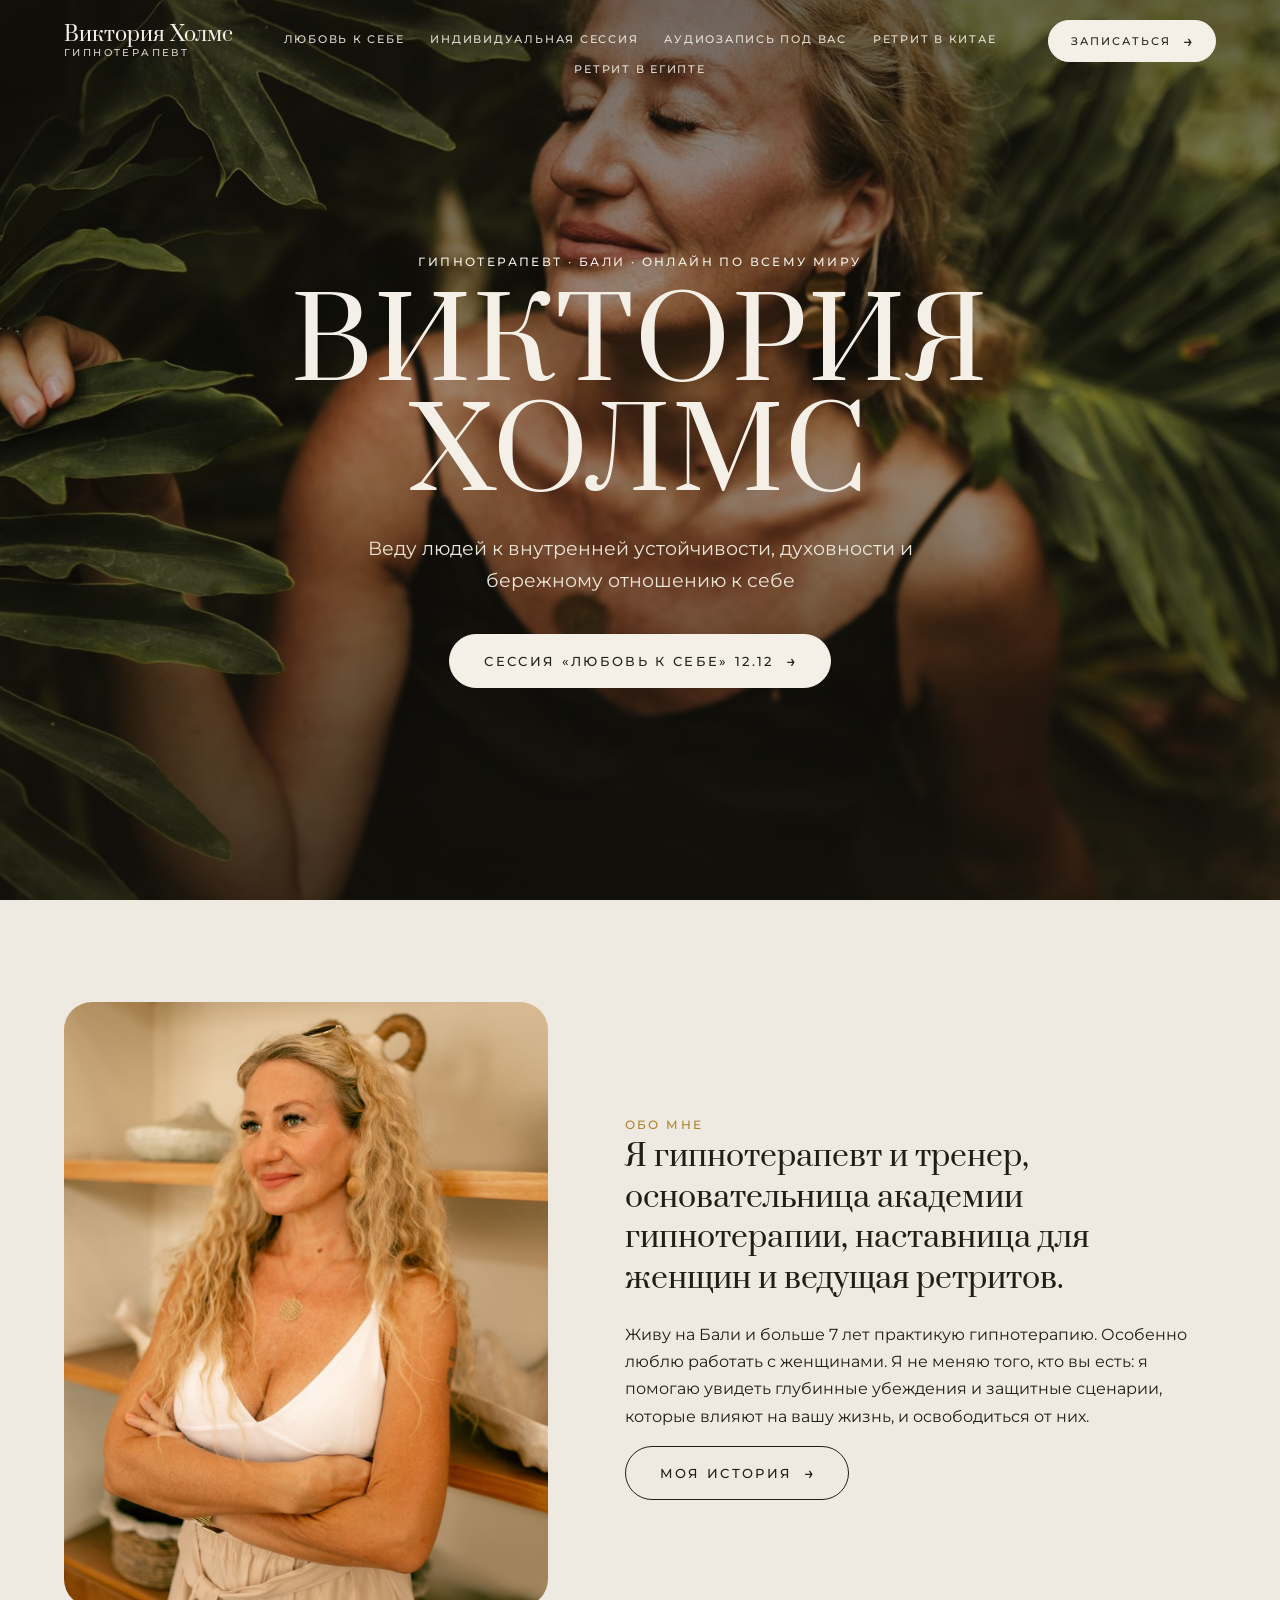
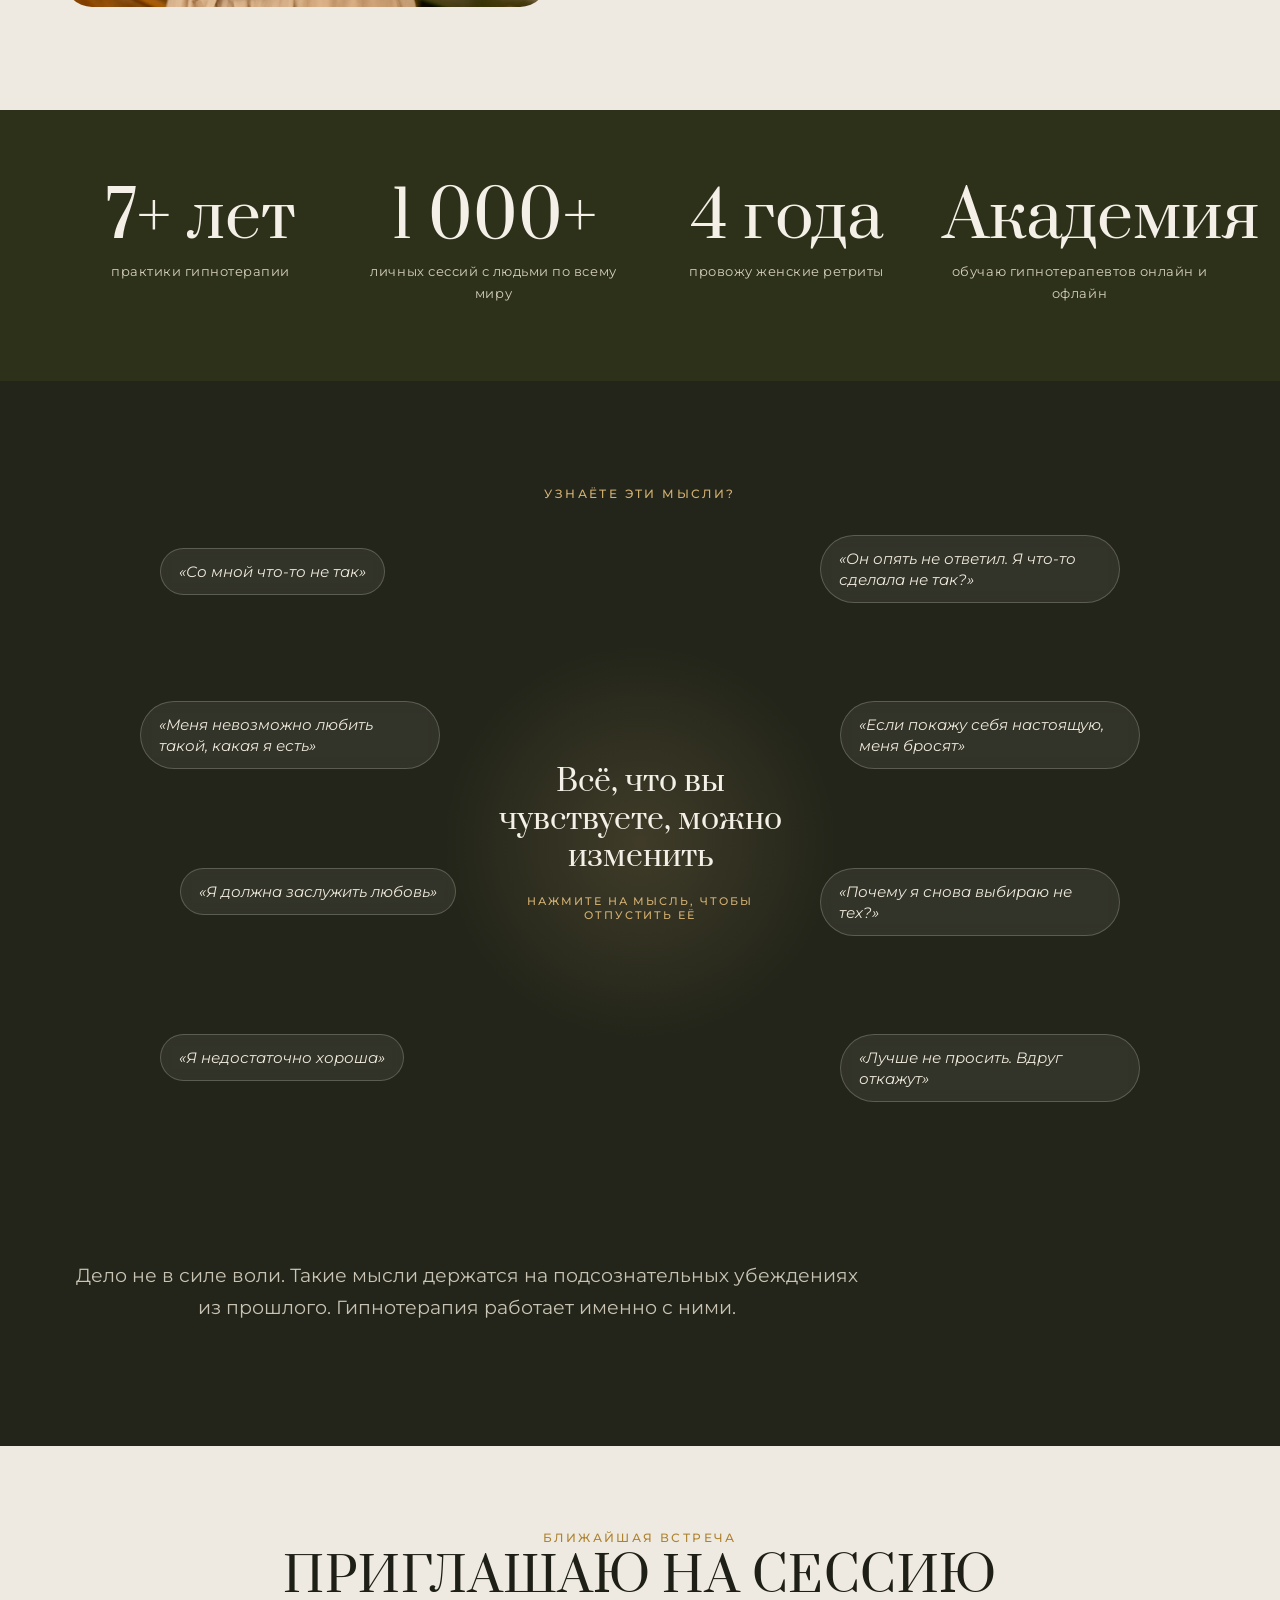
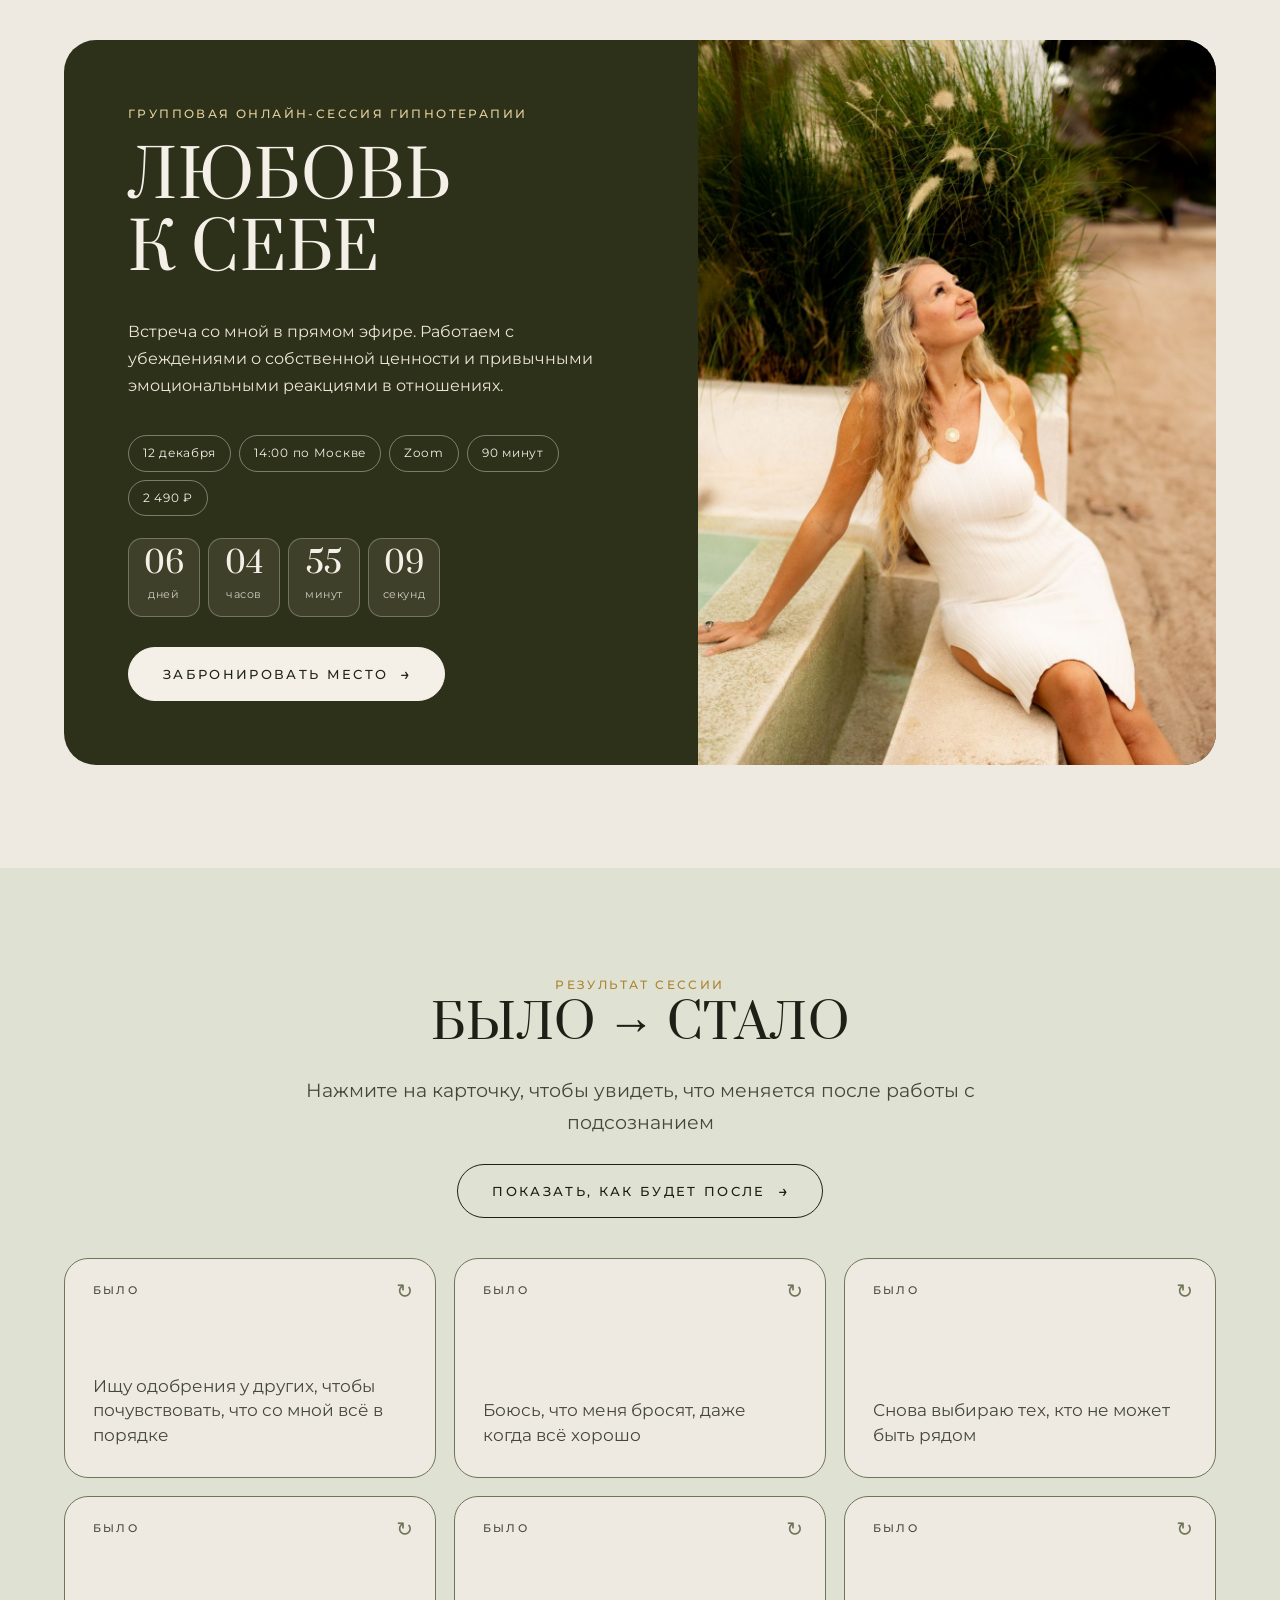
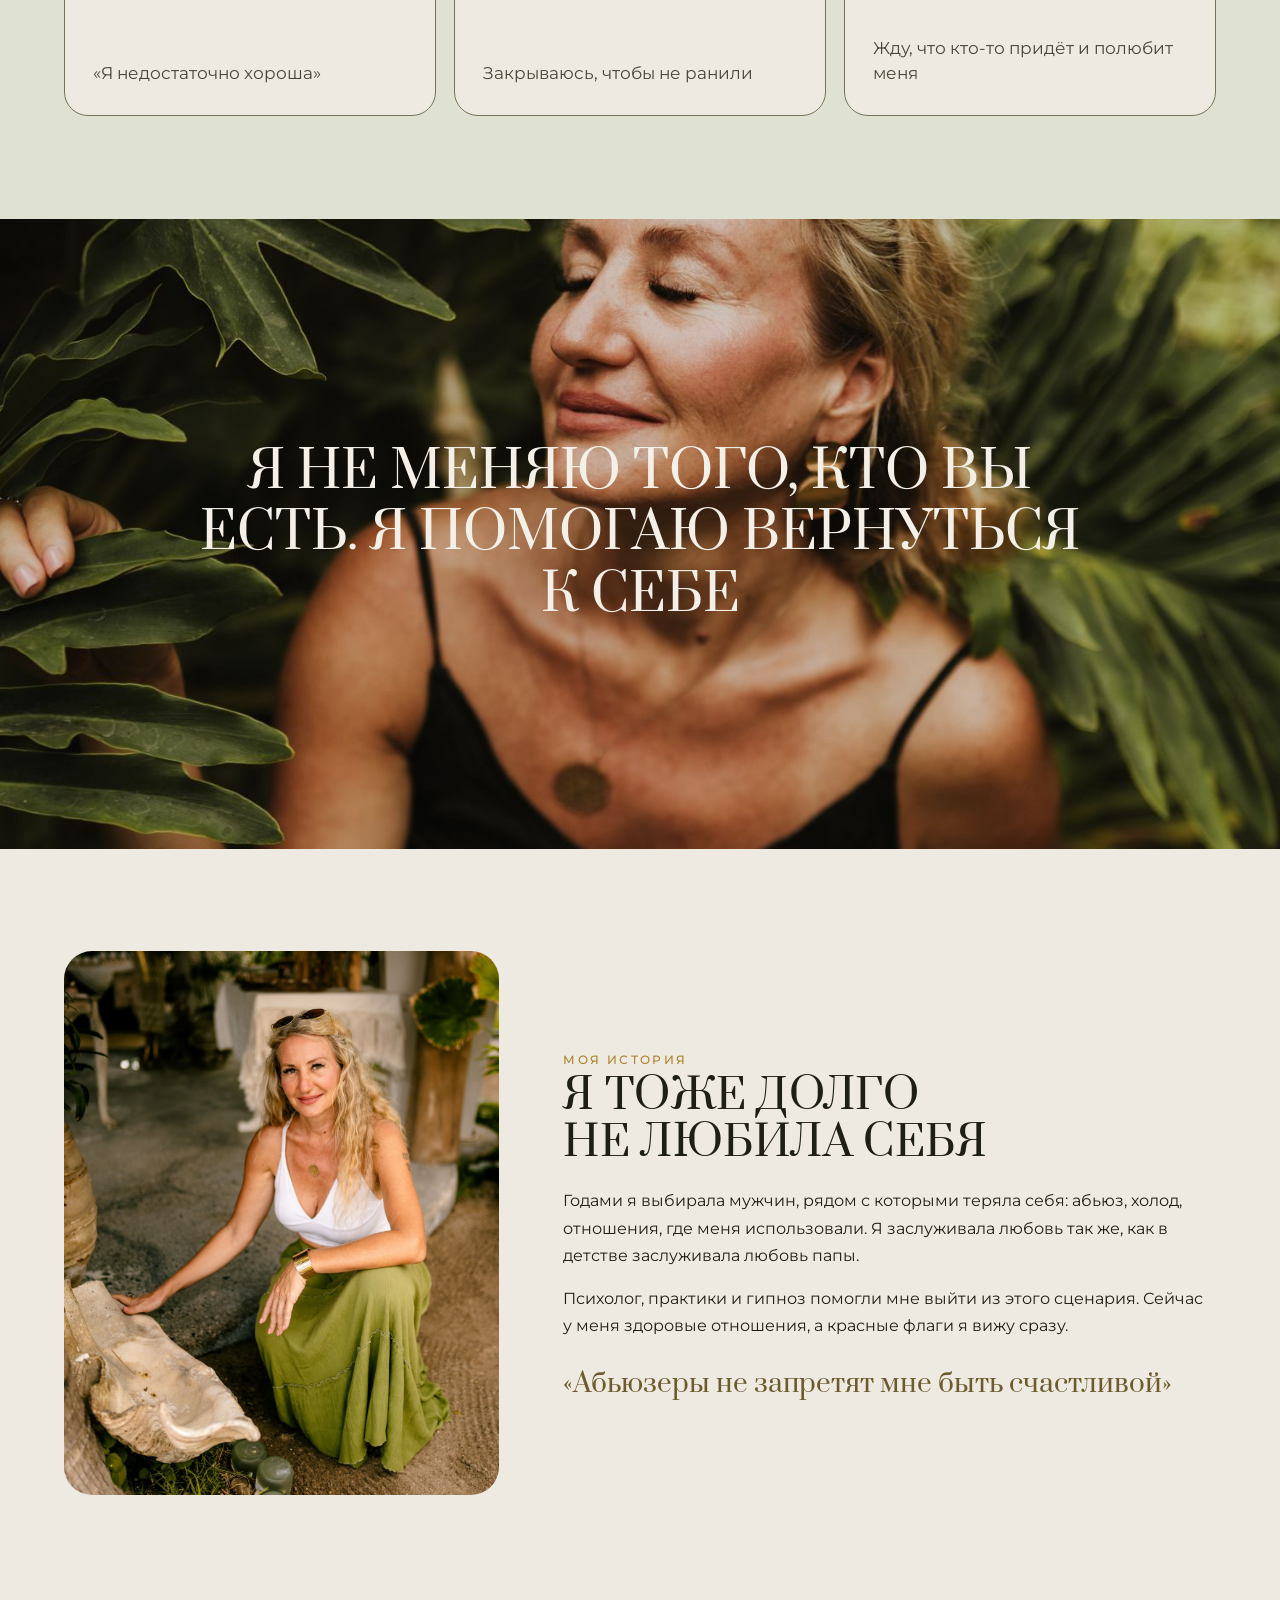
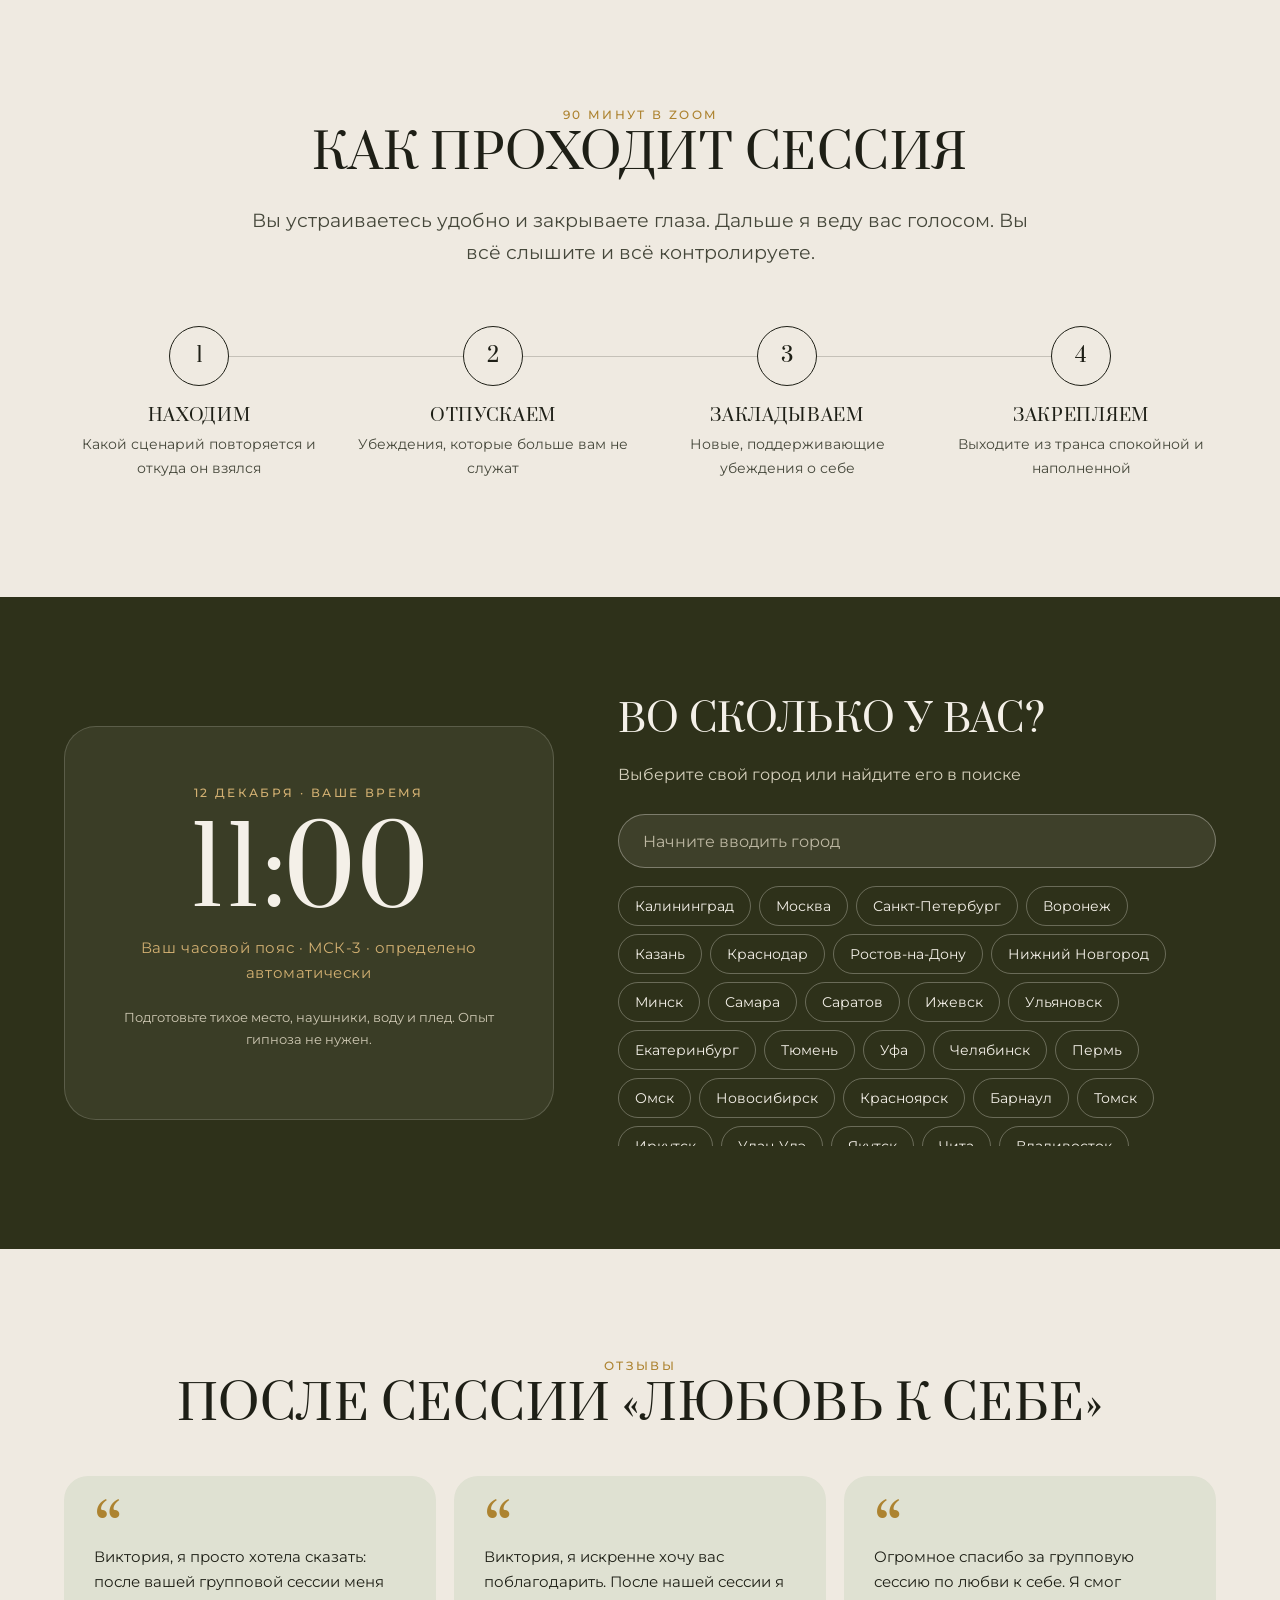
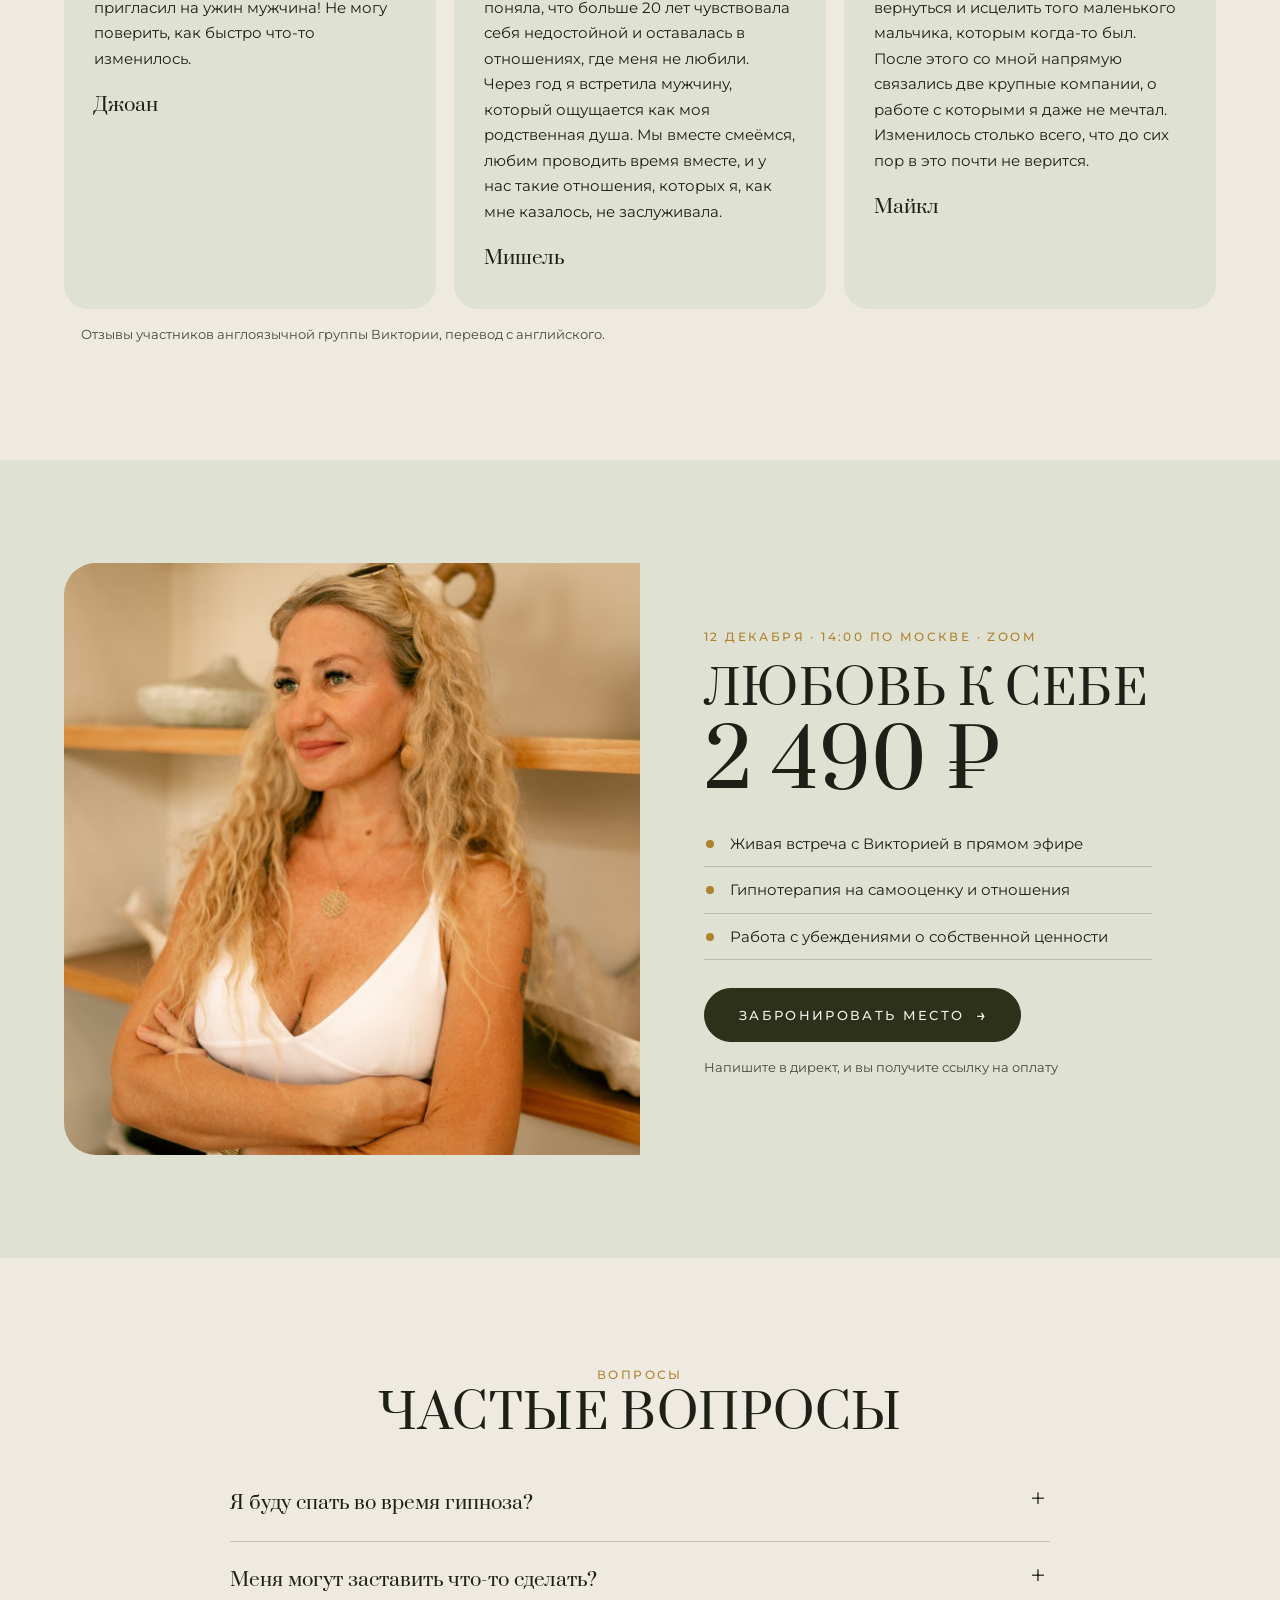
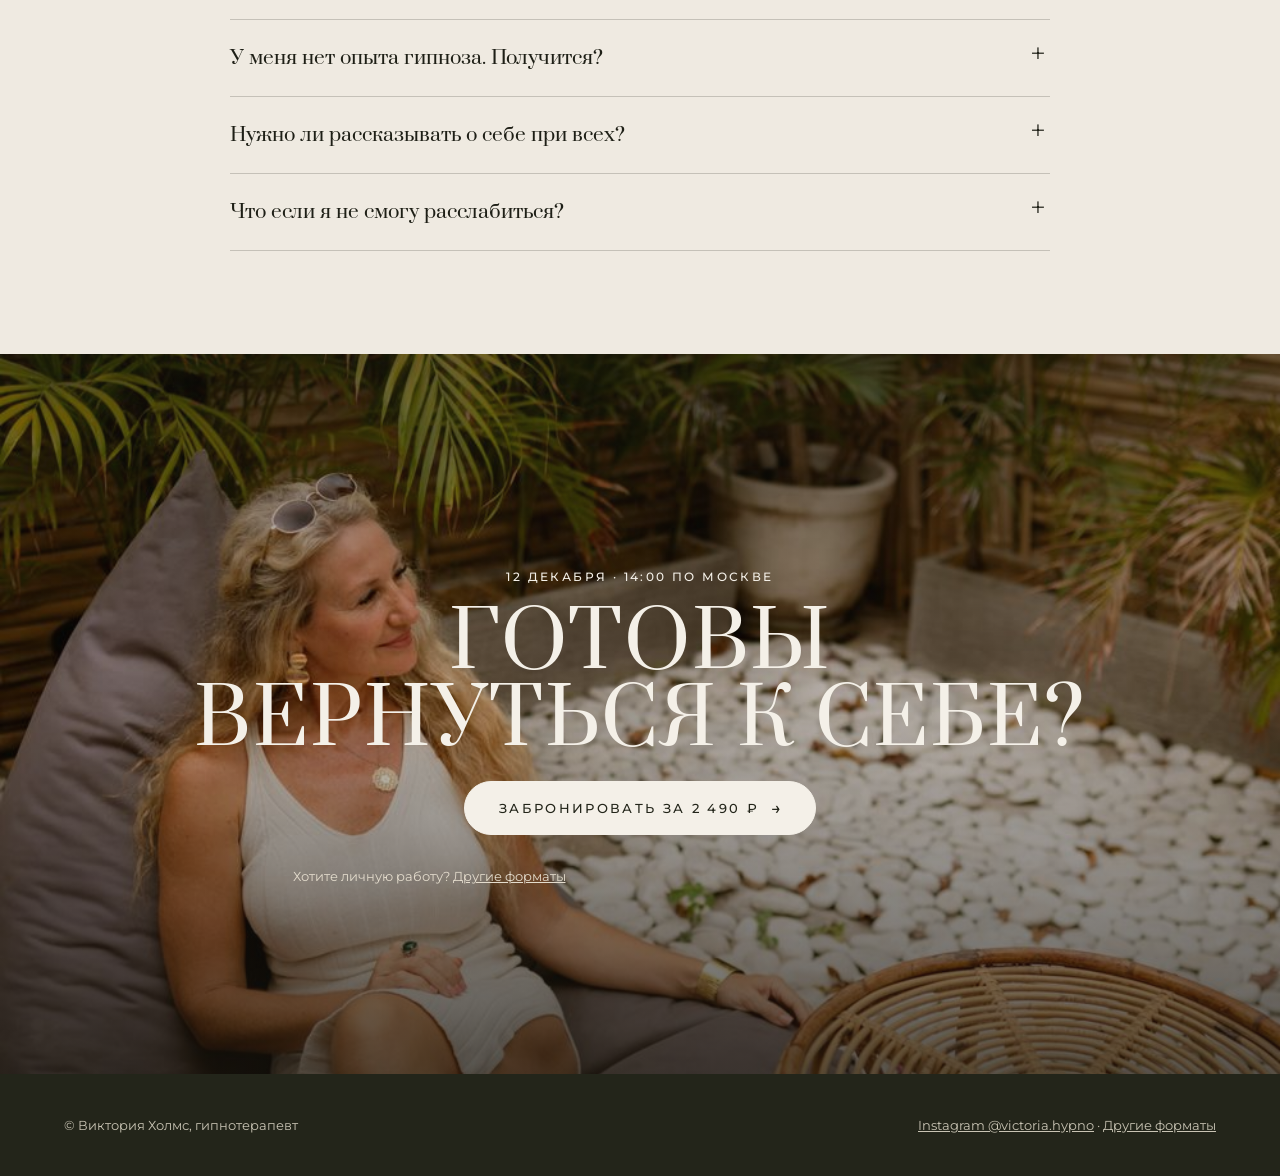
==== commit 1841879a: "Update index.html" ====
--- a/index.html
+++ b/index.html
@@ -26,7 +26,7 @@
     <a href="china.html">Ретрит в Китае</a>
     <a href="egypt.html">Ретрит в Египте</a>
   </nav>
-  <img src="photos/closeup.jpg" alt="Виктория Холмс, гипнотерапевт" fetchpriority="high">
+  <img src="closeup.jpg" alt="Виктория Холмс, гипнотерапевт" fetchpriority="high">
   <div>
     <span class="caps">гипнотерапевт · Бали · онлайн по всему миру</span>
     <h1>Виктория Холмс</h1>
@@ -40,7 +40,7 @@
 <!-- 2. Интро -->
 <section class="band" id="about">
   <div class="wrap intro">
-    <img src="photos/portrait.jpg" alt="Виктория Холмс" loading="lazy">
+    <img src="portrait.jpg" alt="Виктория Холмс" loading="lazy">
     <div>
       <span class="kicker">Обо мне</span>
       <p class="big">Я гипнотерапевт и тренер, основательница академии гипнотерапии, наставница для женщин и ведущая ретритов.</p>
@@ -79,7 +79,7 @@
   <div class="wrap">
     <div class="center" style="margin-bottom:36px"><span class="kicker">Ближайшая встреча</span><h2>Приглашаю на сессию</h2></div>
     <div class="offer">
-      <img src="photos/sky.jpg" alt="Виктория Холмс" loading="lazy">
+      <img src="sky%20(3).jpg" alt="Виктория Холмс" loading="lazy">
       <div>
         <span class="caps" style="color:#e2cf9c">Групповая онлайн-сессия гипнотерапии</span>
         <h2>Любовь к себе</h2>
@@ -103,14 +103,14 @@
 
 <!-- 7. Фраза на фото -->
 <section class="strip">
-  <img src="photos/closeup.jpg" alt="" loading="lazy" style="object-position:50% 25%">
+  <img src="closeup.jpg" alt="" loading="lazy" style="object-position:50% 25%">
   <p>Я не меняю того, кто вы есть. Я помогаю вернуться к себе</p>
 </section>
 
 <!-- 8. Моя история -->
 <section class="band" id="story">
   <div class="wrap why">
-    <img src="photos/smile.jpg" alt="Виктория Холмс" loading="lazy">
+    <img src="smile%20(2).jpg" alt="Виктория Холмс" loading="lazy">
     <div>
       <span class="kicker">Моя история</span>
       <h2 style="font-size:clamp(28px,3.4vw,42px)">Я тоже долго не любила себя</h2>
@@ -168,7 +168,7 @@
 <!-- 12. Цена -->
 <section class="band paper" id="price">
   <div class="wrap price">
-    <div class="ph"><img src="photos/portrait.jpg" alt="Виктория Холмс" loading="lazy"></div>
+    <div class="ph"><img src="portrait.jpg" alt="Виктория Холмс" loading="lazy"></div>
     <div class="body">
       <span class="kicker">12 декабря · <span class="js-time">14:00 по Москве</span> · Zoom</span>
       <h2 style="margin-bottom:0">Любовь к себе</h2>
@@ -198,7 +198,7 @@
 
 <!-- 14. Финал -->
 <section class="full" style="min-height:80vh">
-  <img src="photos/garden.jpg" alt="" loading="lazy" style="object-position:50% 35%">
+  <img src="garden.jpg" alt="" loading="lazy" style="object-position:50% 35%">
   <div>
     <span class="caps">12 декабря · 14:00 по Москве</span>
     <h1 style="font-size:clamp(38px,6vw,80px)">Готовы вернуться к себе?</h1>
@@ -213,7 +213,7 @@
 </footer>
 
 <!-- АНКЕТА -->
-<div class="qz" id="qz" style="--qz-img:url(photos/closeup.jpg)" aria-hidden="true">
+<div class="qz" id="qz" style="--qz-img:url(closeup.jpg)" aria-hidden="true">
   <div class="qz-box" role="dialog" aria-modal="true" aria-label="Анкета перед сессией">
     <div class="qz-side">
       <span class="qz-tag">Анкета перед сессией</span>
--- a/style.css
+++ b/style.css
@@ -325,7 +325,7 @@
 .r-top{position:absolute;top:52px;left:30px;z-index:2;font-weight:500;font-size:15px;color:#fff;pointer-events:none}
 .r-ui{position:absolute;left:16px;right:60px;bottom:22px;z-index:2;color:#fff}
 .r-user{display:flex;align-items:center;gap:8px;font-size:13px}
-.r-ava{width:28px;height:28px;border-radius:50%;background:url(photos/portrait.jpg) center/cover;border:1.5px solid #fff}
+.r-ava{width:28px;height:28px;border-radius:50%;background:url(portrait.jpg) center/cover;border:1.5px solid #fff}
 .r-ui p{font-size:13px;margin:8px 0 0;line-height:1.4}
 .r-side{position:absolute;right:12px;bottom:30px;z-index:2;display:flex;flex-direction:column;gap:18px;font-size:22px;color:#fff;text-align:center}
 @media(max-width:760px){.reels-wrap{grid-template-columns:minmax(0,1fr)}.r-btns{display:none}}
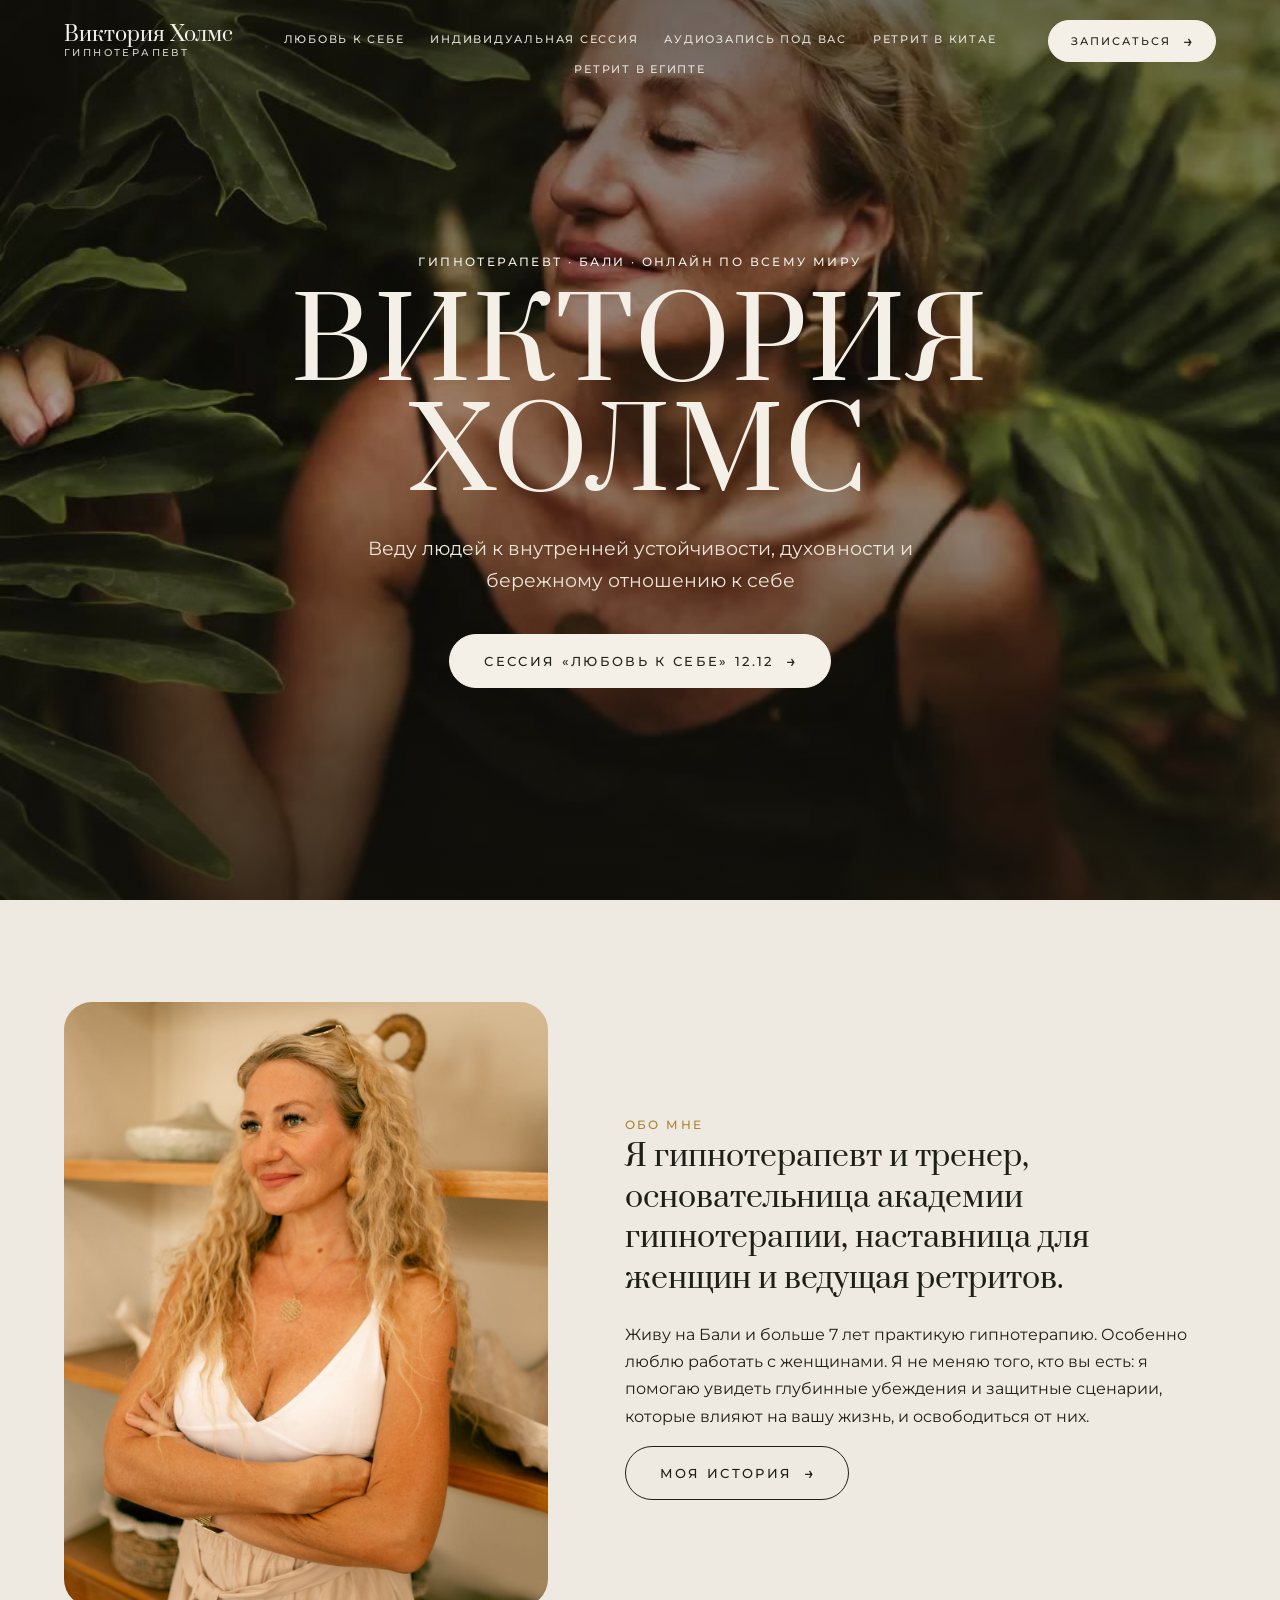
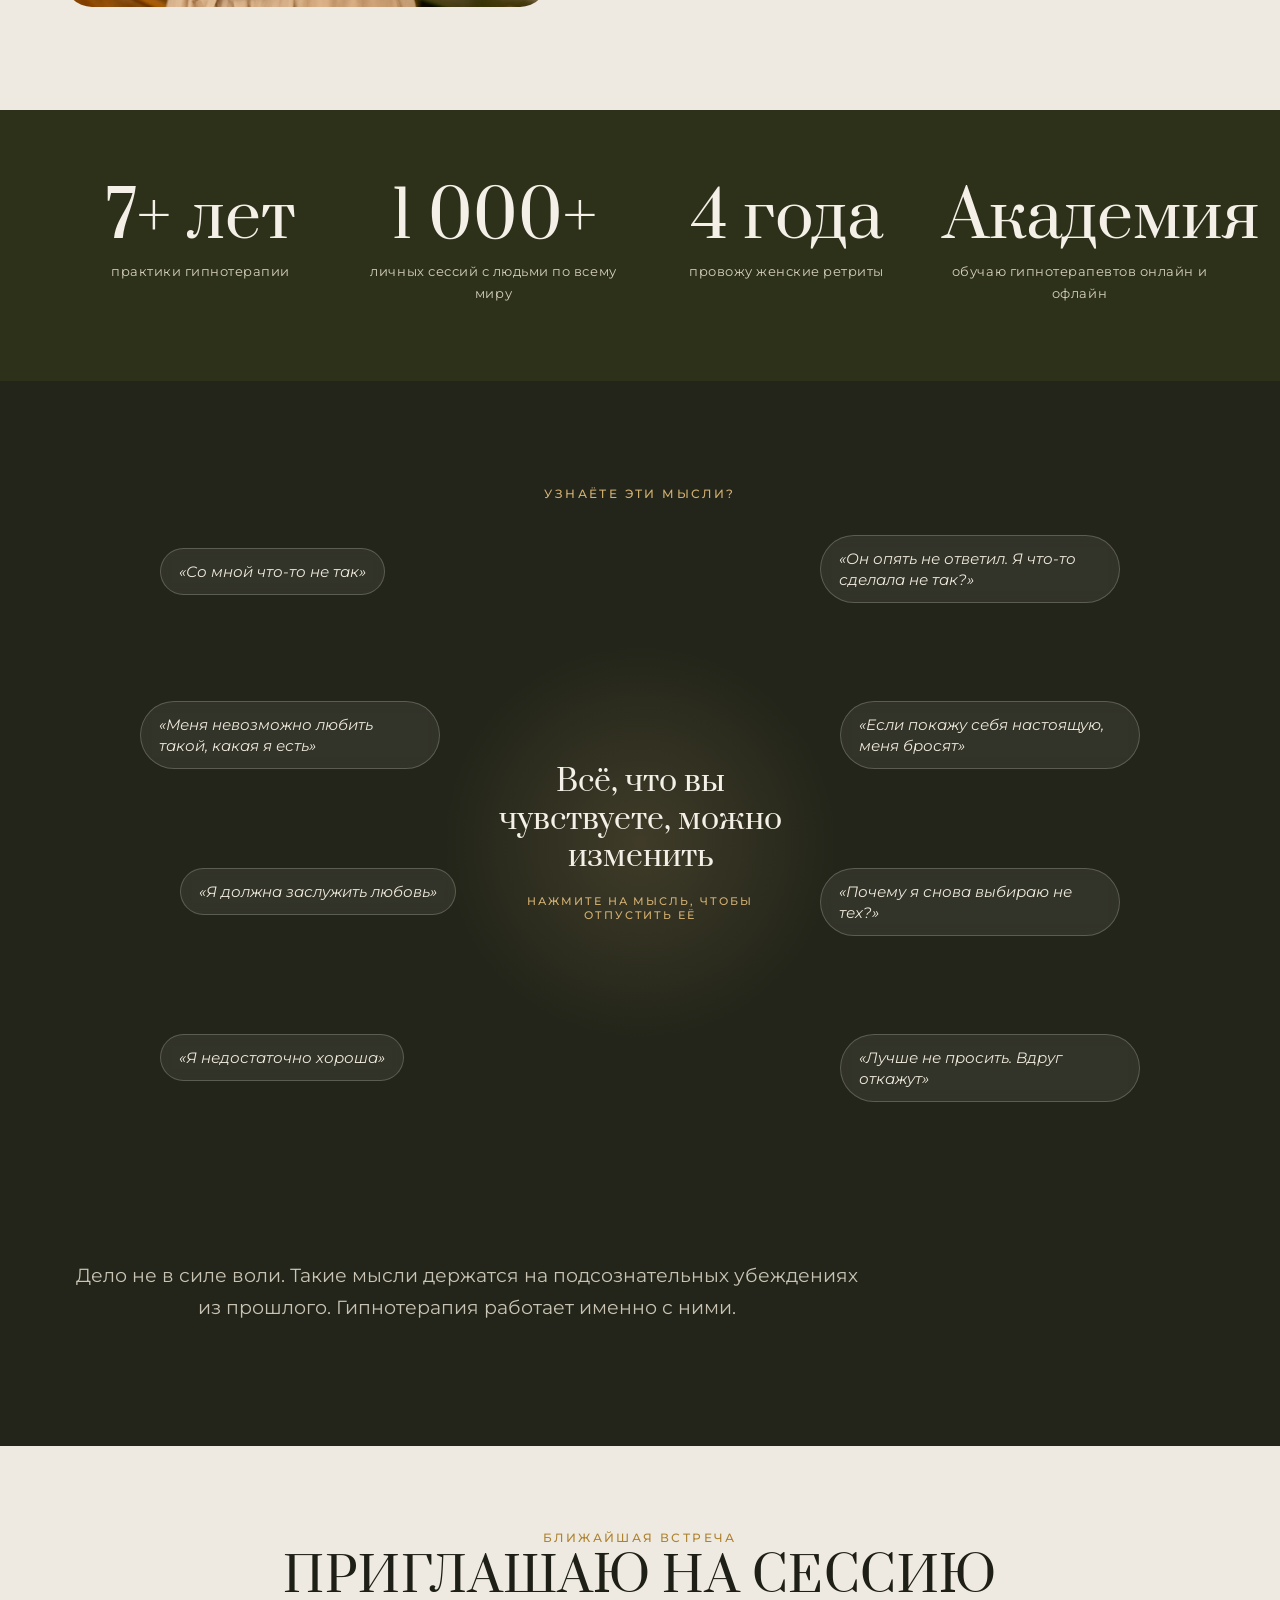
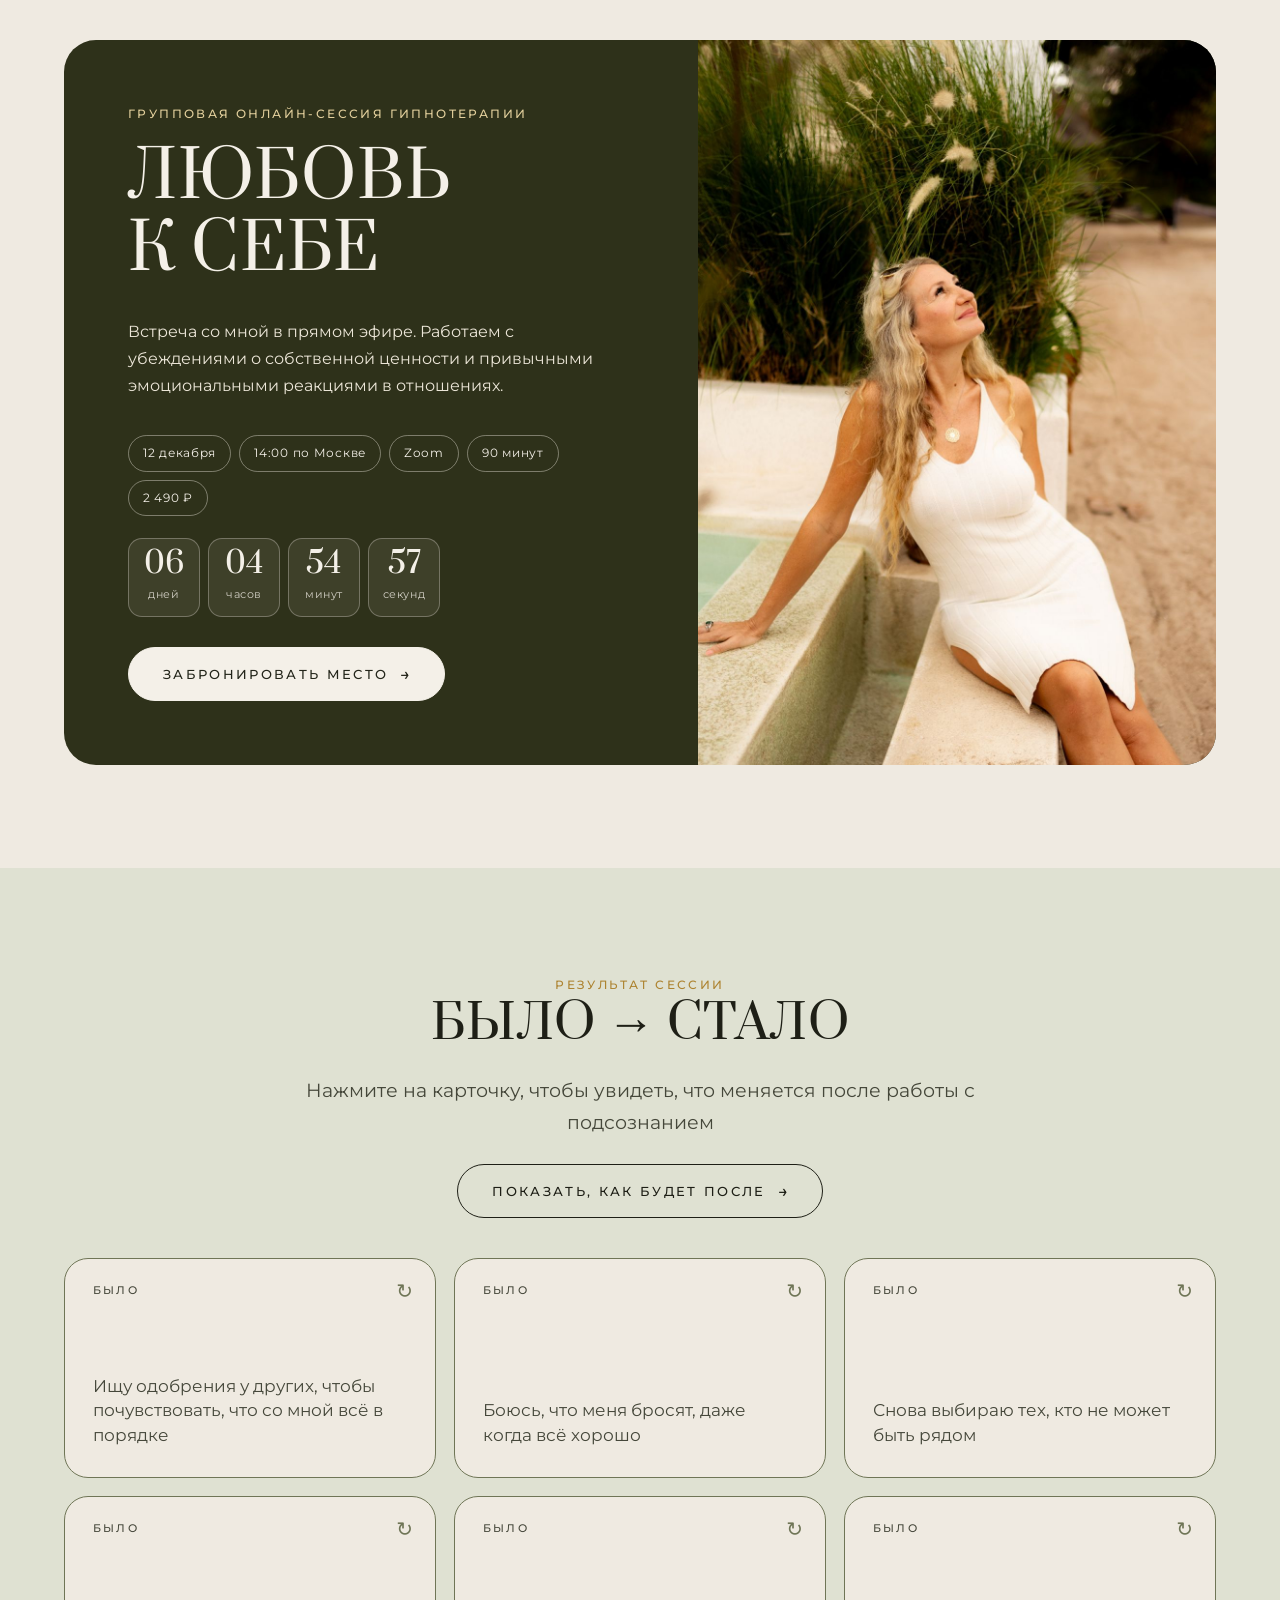
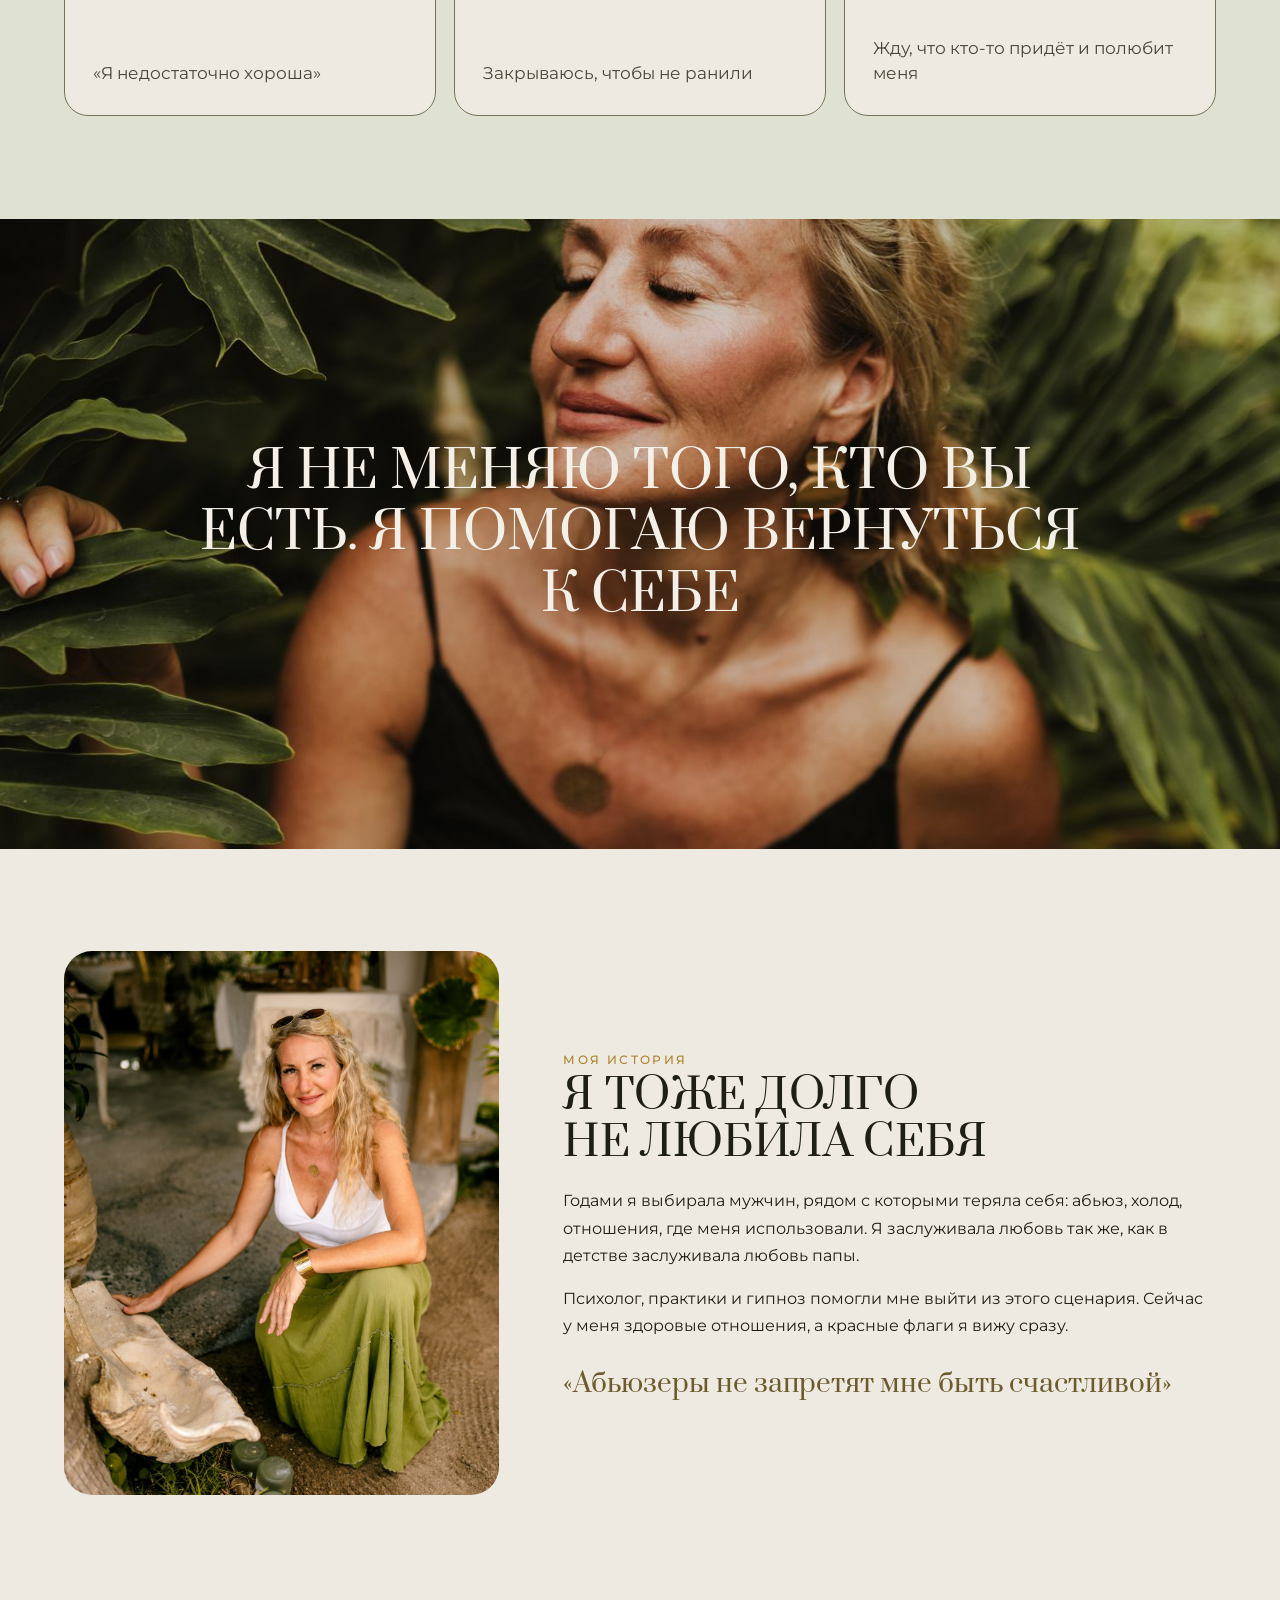
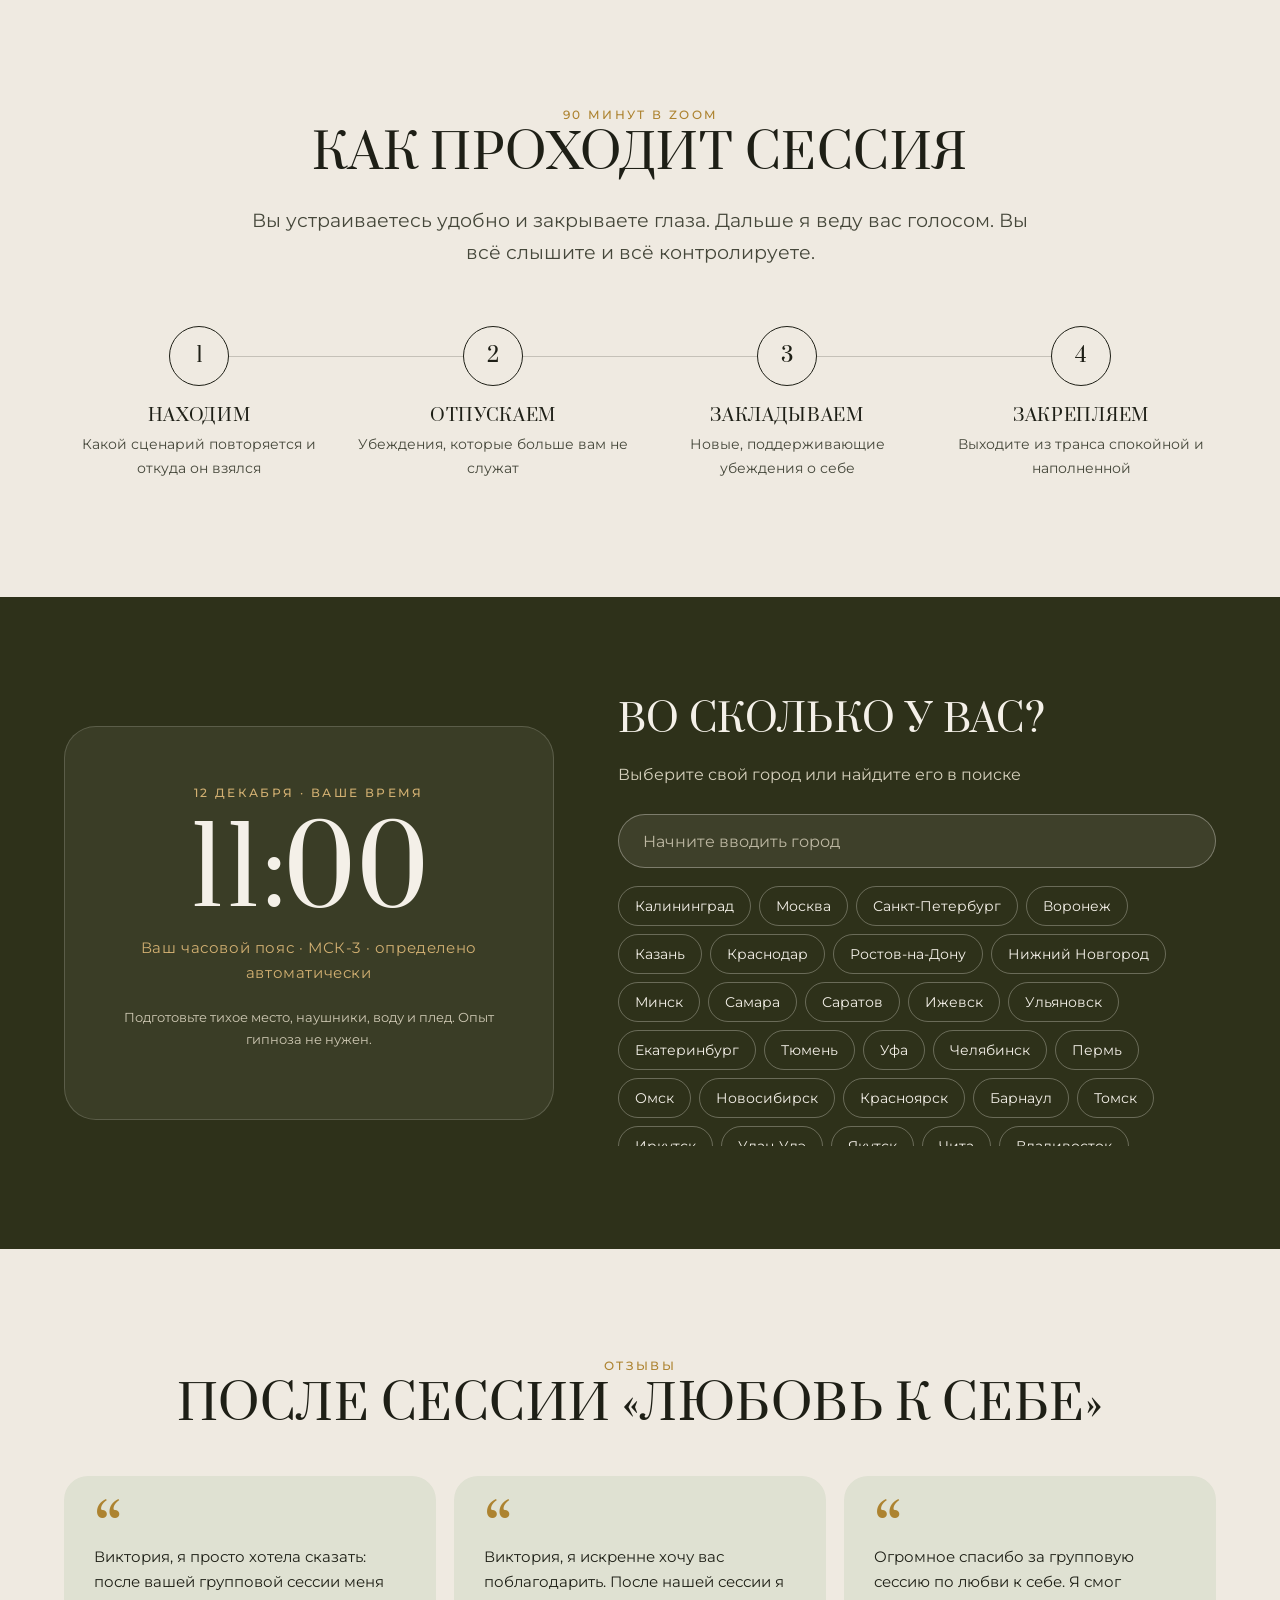
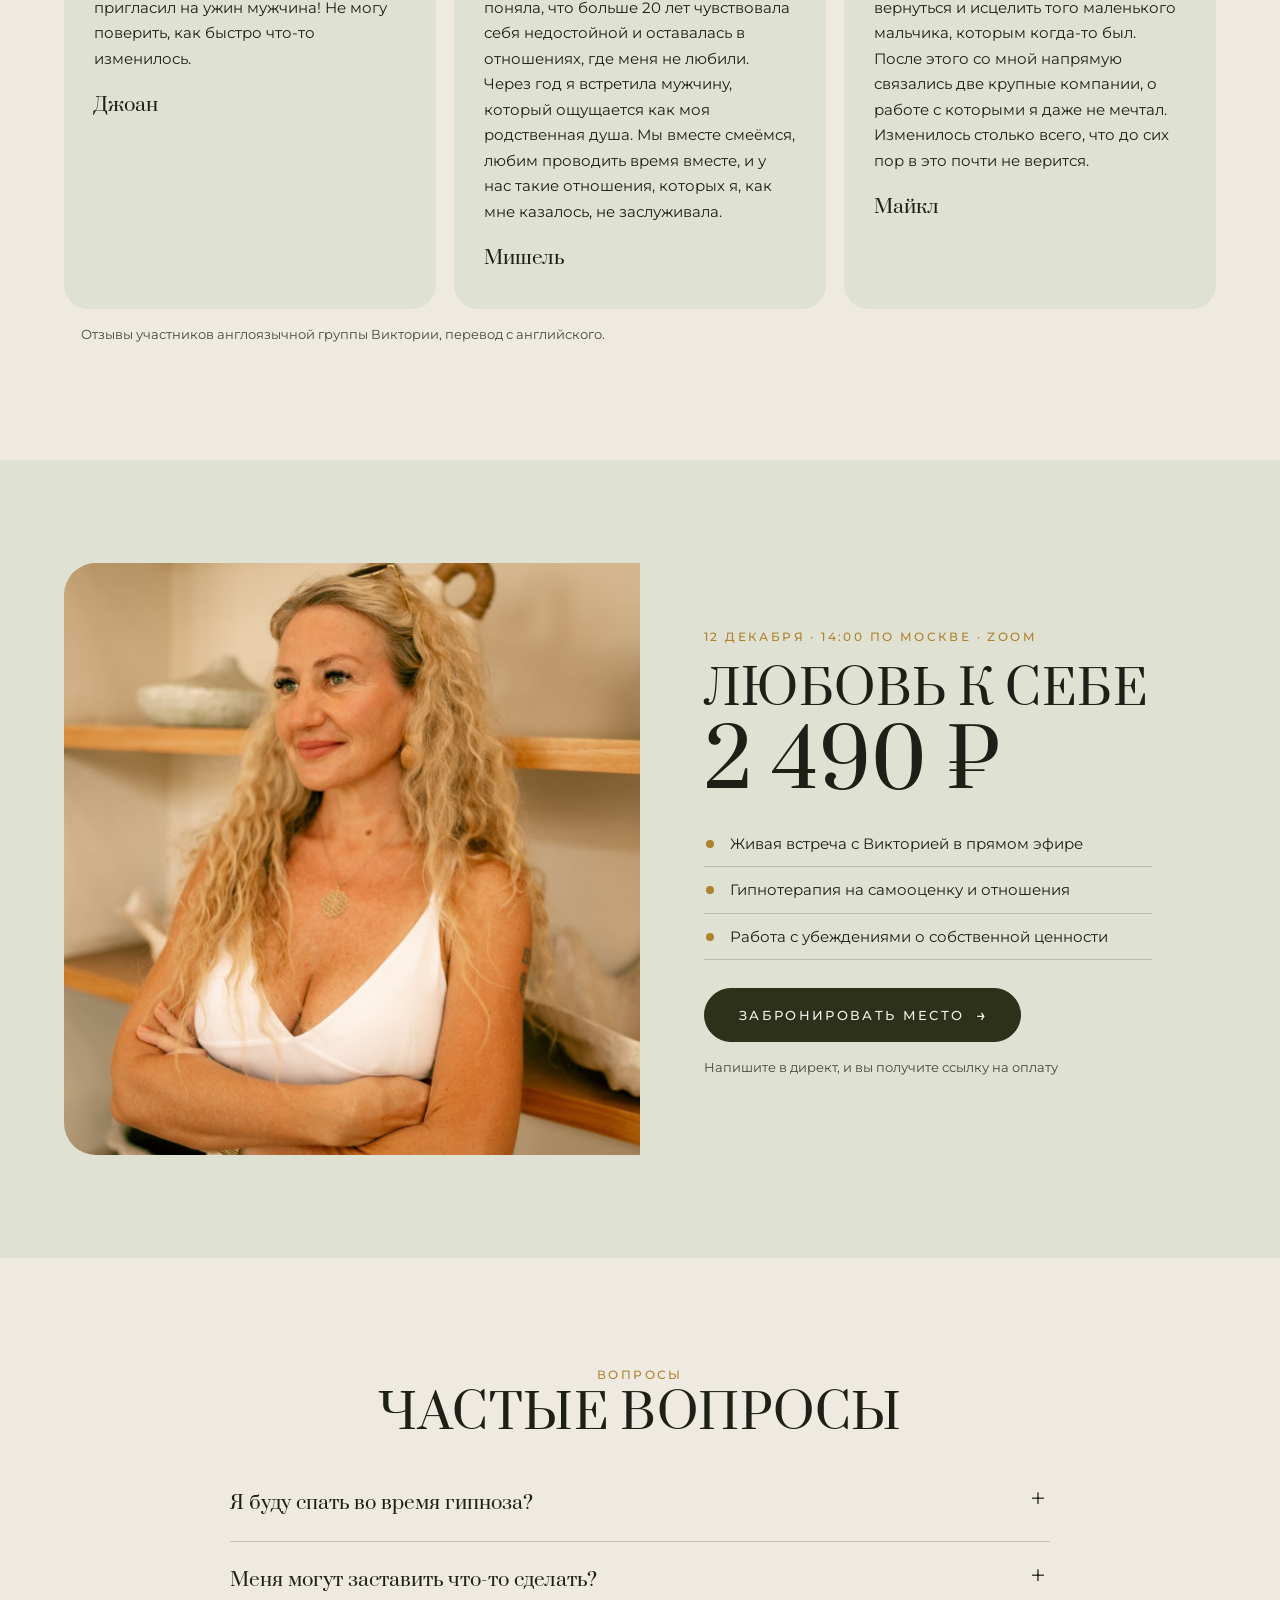
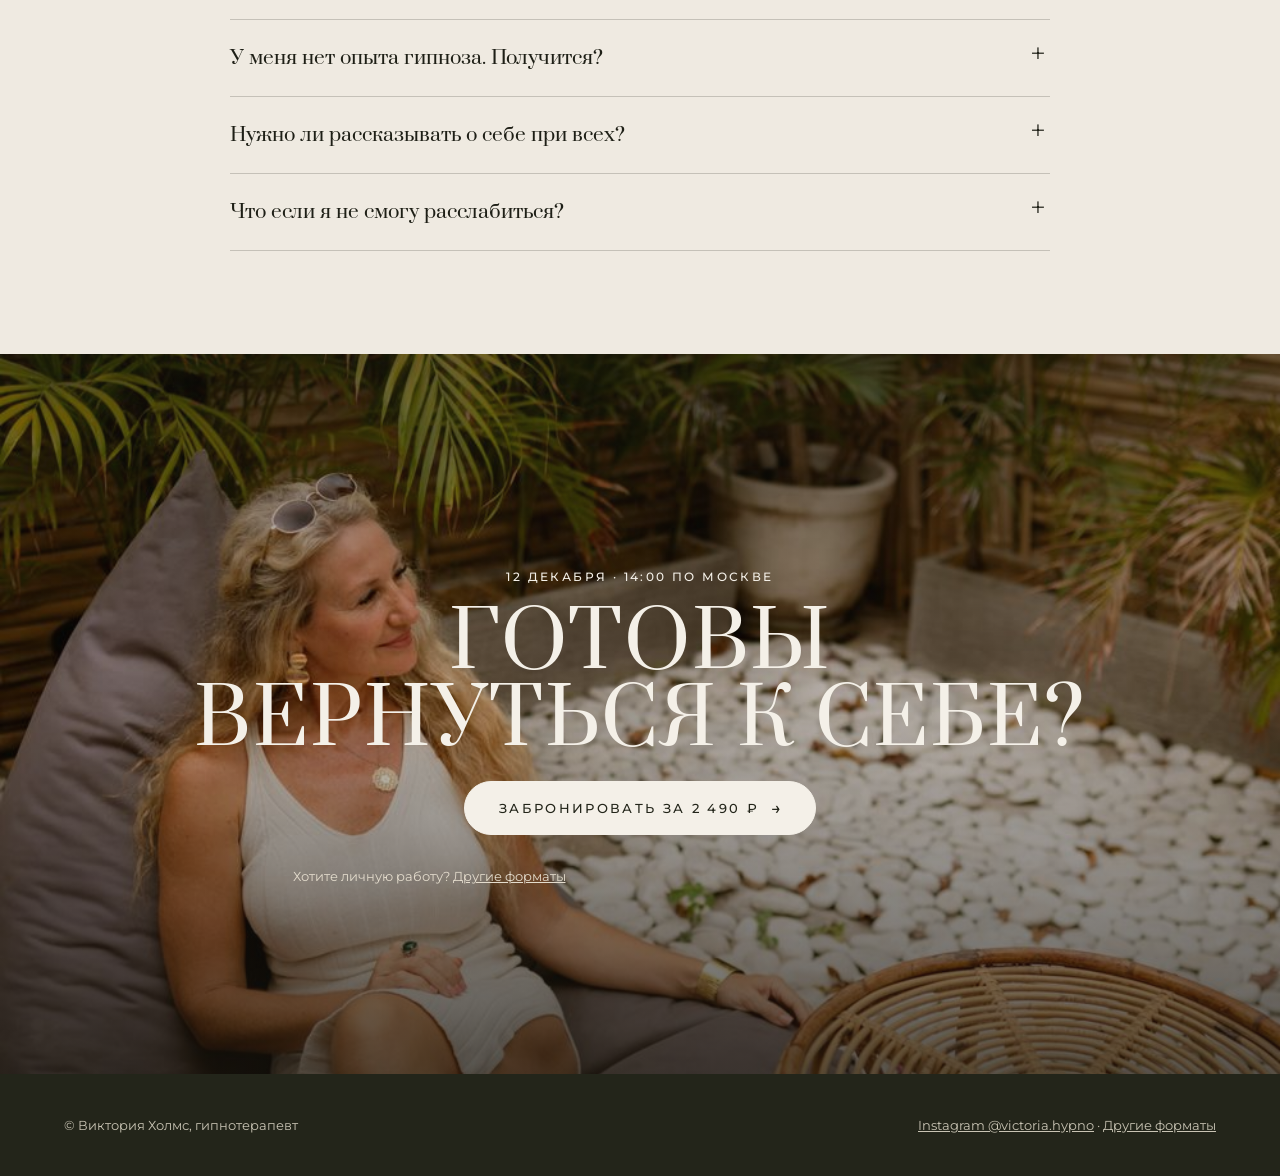
==== commit 480a05c2: "Add files via upload" ====
--- a/index.html
+++ b/index.html
@@ -26,7 +26,7 @@
     <a href="china.html">Ретрит в Китае</a>
     <a href="egypt.html">Ретрит в Египте</a>
   </nav>
-  <img src="closeup.jpg" alt="Виктория Холмс, гипнотерапевт" fetchpriority="high">
+  <video class="hero-vid" autoplay muted loop playsinline poster="hero_loop_poster.jpg" aria-label="Виктория Холмс, гипнотерапевт"><source src="hero_loop.mp4" type="video/mp4"></video>
   <div>
     <span class="caps">гипнотерапевт · Бали · онлайн по всему миру</span>
     <h1>Виктория Холмс</h1>
--- a/style.css
+++ b/style.css
@@ -429,3 +429,15 @@
 @media(min-width:1101px){.full:has(.hnav){padding-top:130px}}
 .thought{transition:opacity .6s,filter .6s,transform .6s,background .3s}
 .flip .f{border:1.5px solid #6f7556}.flip:hover .f{border-color:var(--olive)}.flip .f::after{color:#6f7556}
+/* видео в первом экране */
+.full>video.hero-vid{position:absolute;inset:0;width:100%;height:100%;object-fit:cover;object-position:50% 25%}
+/* фото лентой слева направо */
+.strip-wrap{position:relative;margin-top:40px}
+.pstrip{display:flex;gap:14px;overflow-x:auto;scroll-snap-type:x mandatory;scroll-behavior:smooth;padding-bottom:6px;scrollbar-width:none;-webkit-overflow-scrolling:touch}
+.pstrip::-webkit-scrollbar{display:none}
+.pstrip img{flex:none;height:clamp(300px,42vw,460px);width:auto;aspect-ratio:3/4;object-fit:cover;border-radius:20px;scroll-snap-align:start}
+.s-arr{position:absolute;top:50%;transform:translateY(-50%);z-index:2;width:48px;height:48px;border-radius:50%;border:0;background:rgba(244,240,232,.92);color:var(--olive);font-size:20px;cursor:pointer;box-shadow:0 6px 18px rgba(0,0,0,.25)}
+.s-prev{left:-8px}.s-next{right:-8px}
+@media(max-width:700px){.s-arr{display:none}.pstrip img{height:340px}}
+/* история по центру на планшете и телефоне */
+@media(max-width:860px){.why{text-align:center;justify-items:center}.why img{margin-inline:auto}.why .quote2{text-align:center!important}.why .btn{margin-inline:auto}}
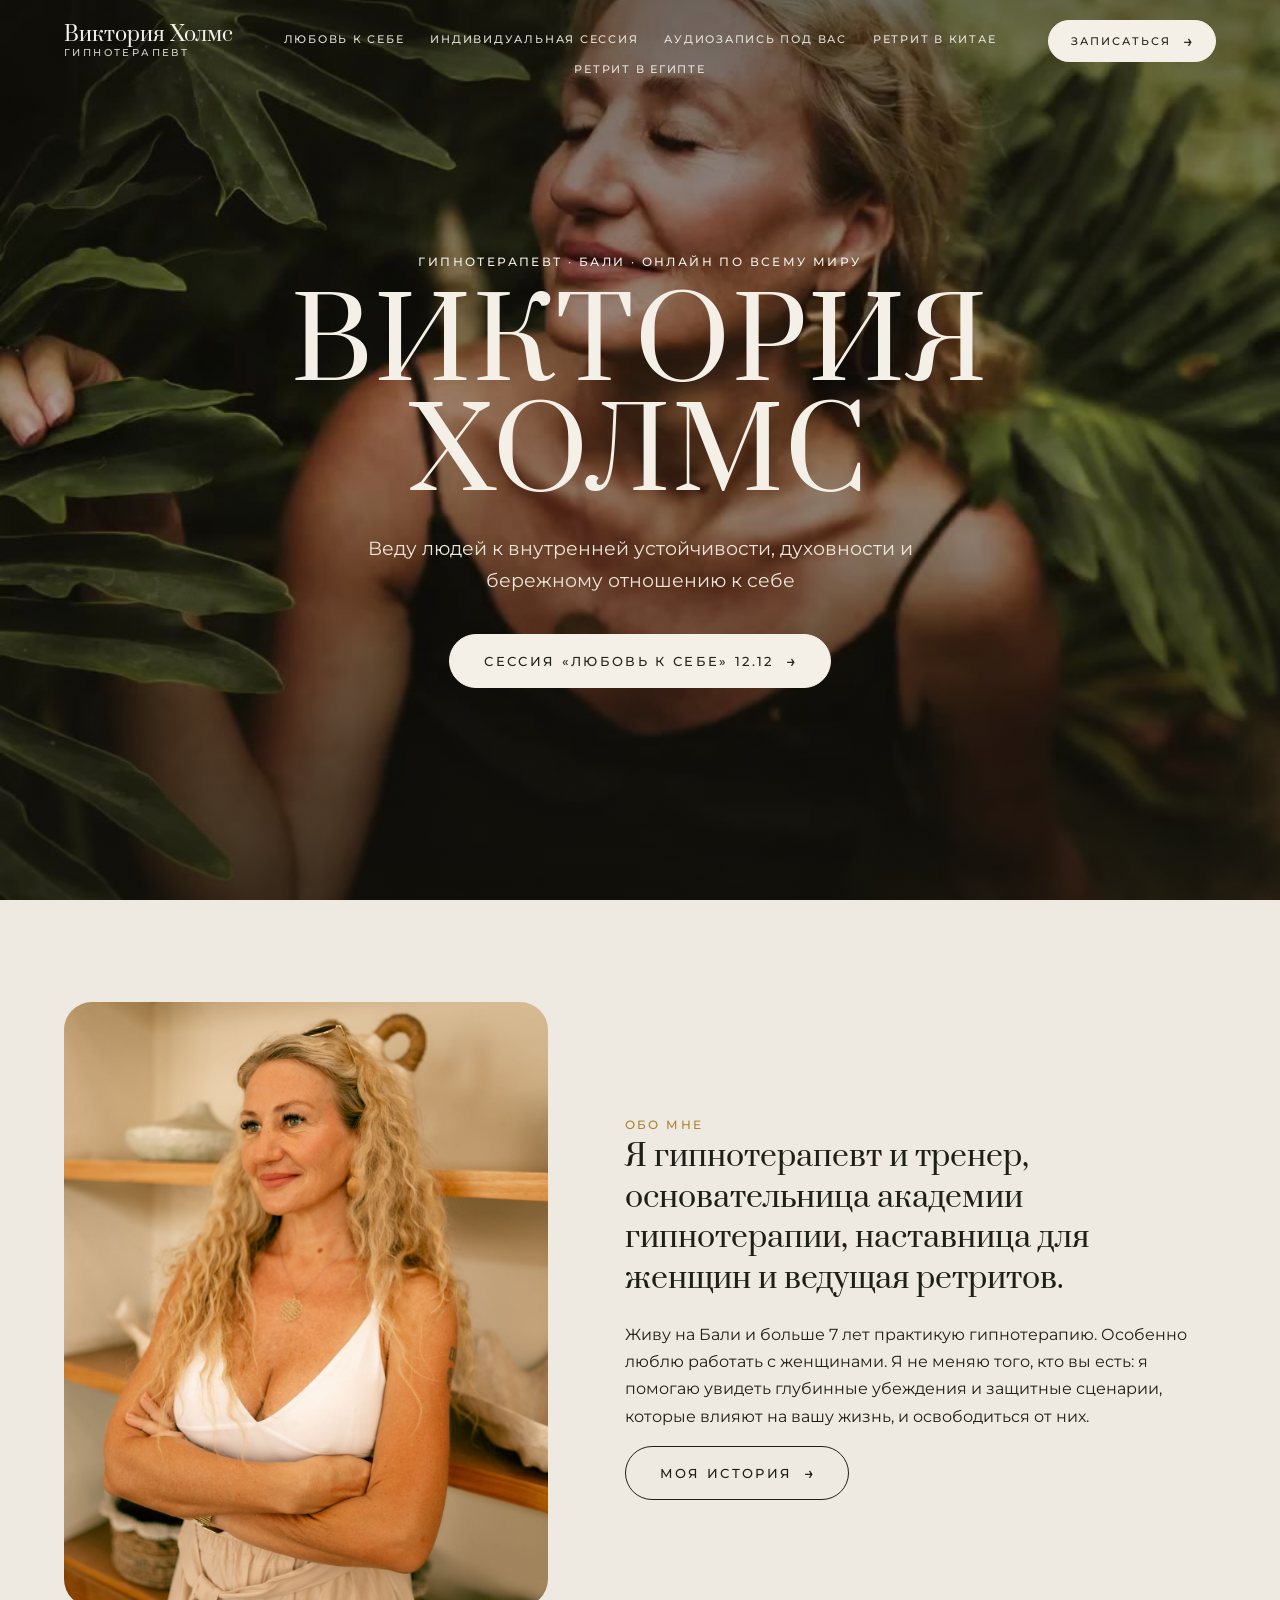
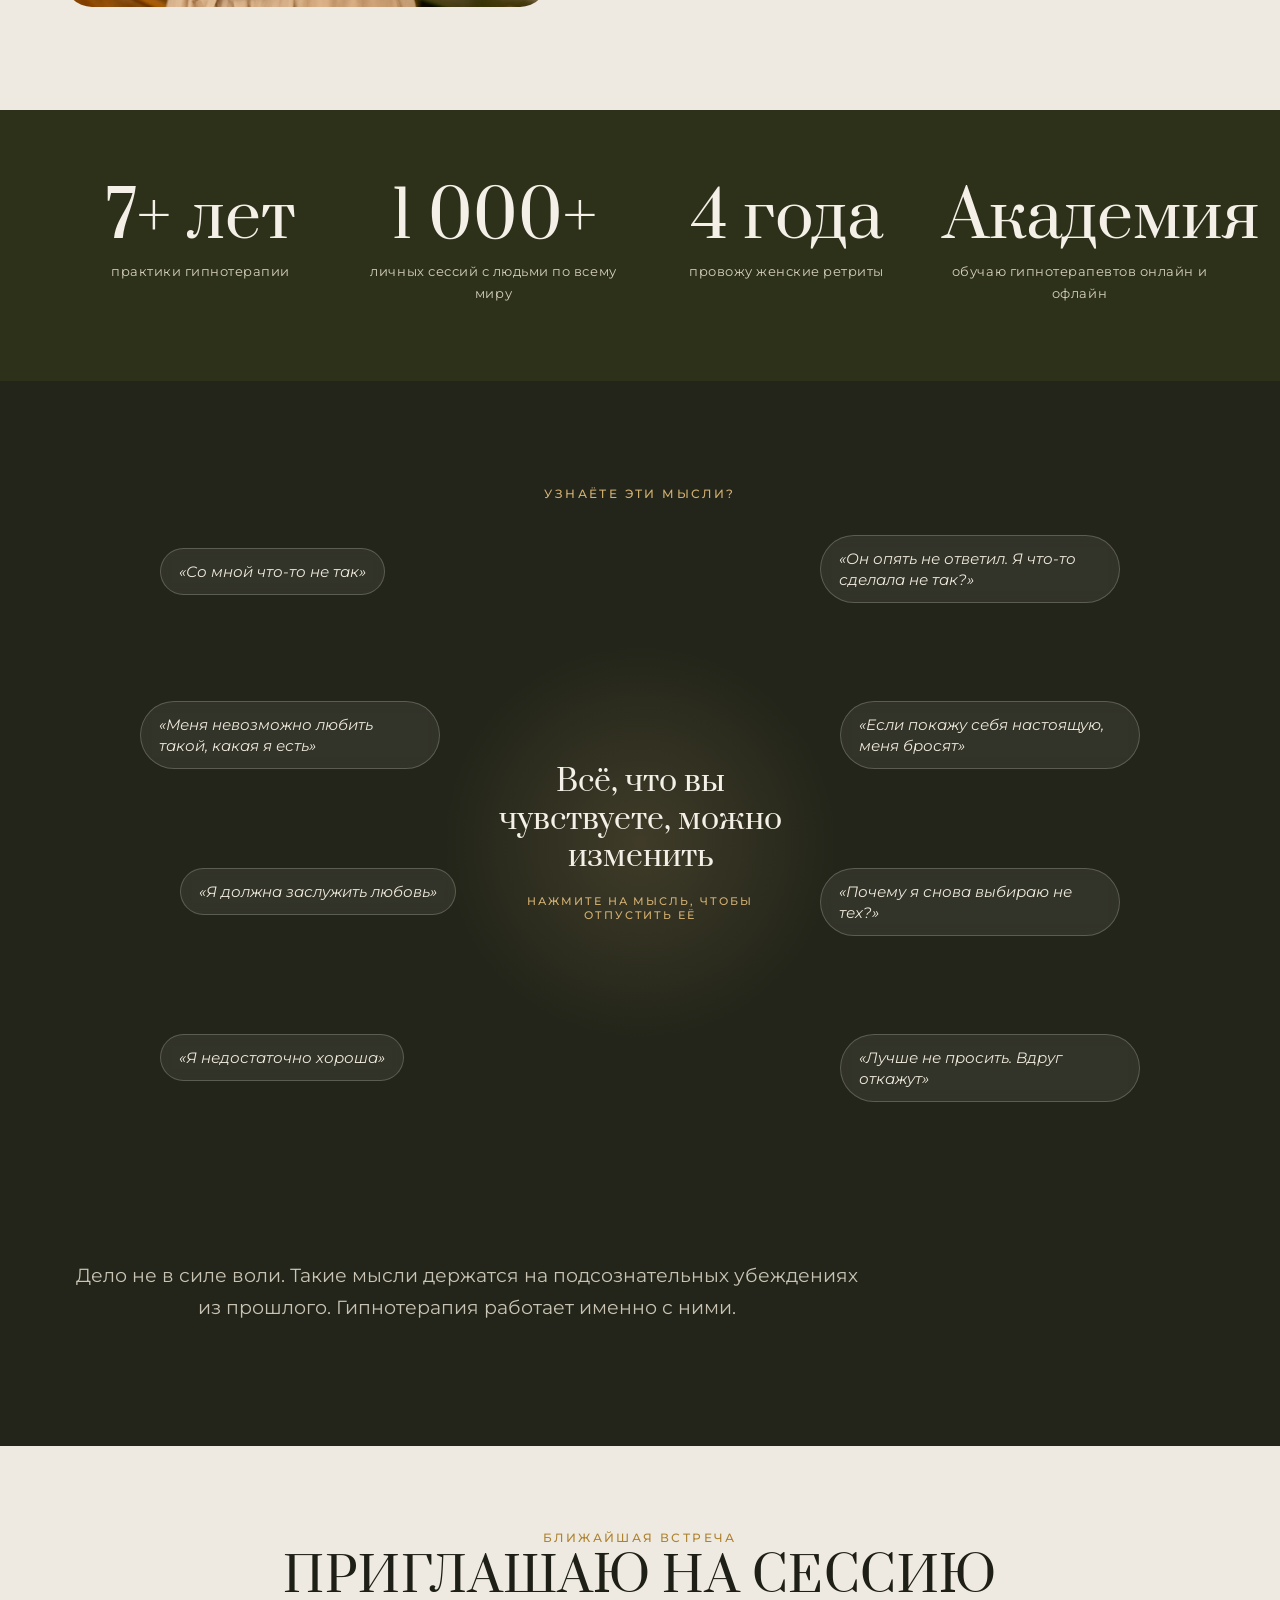
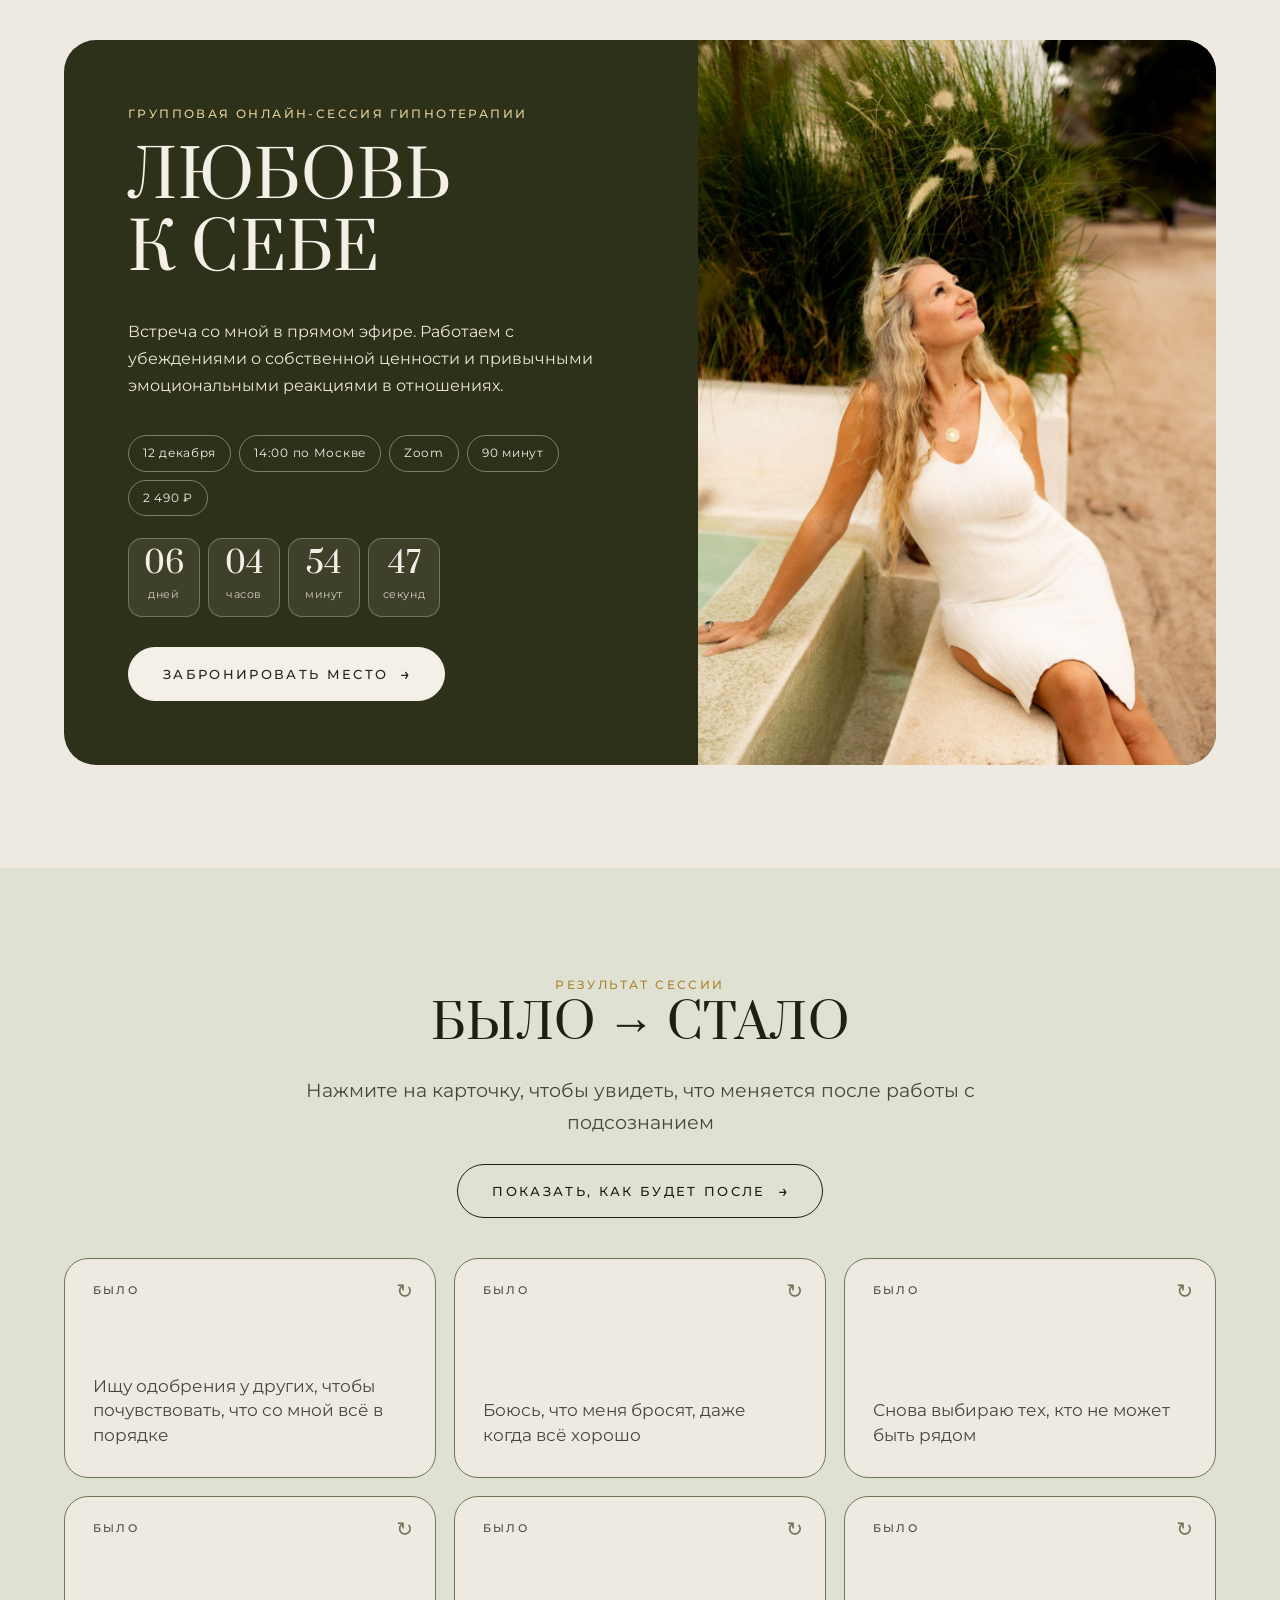
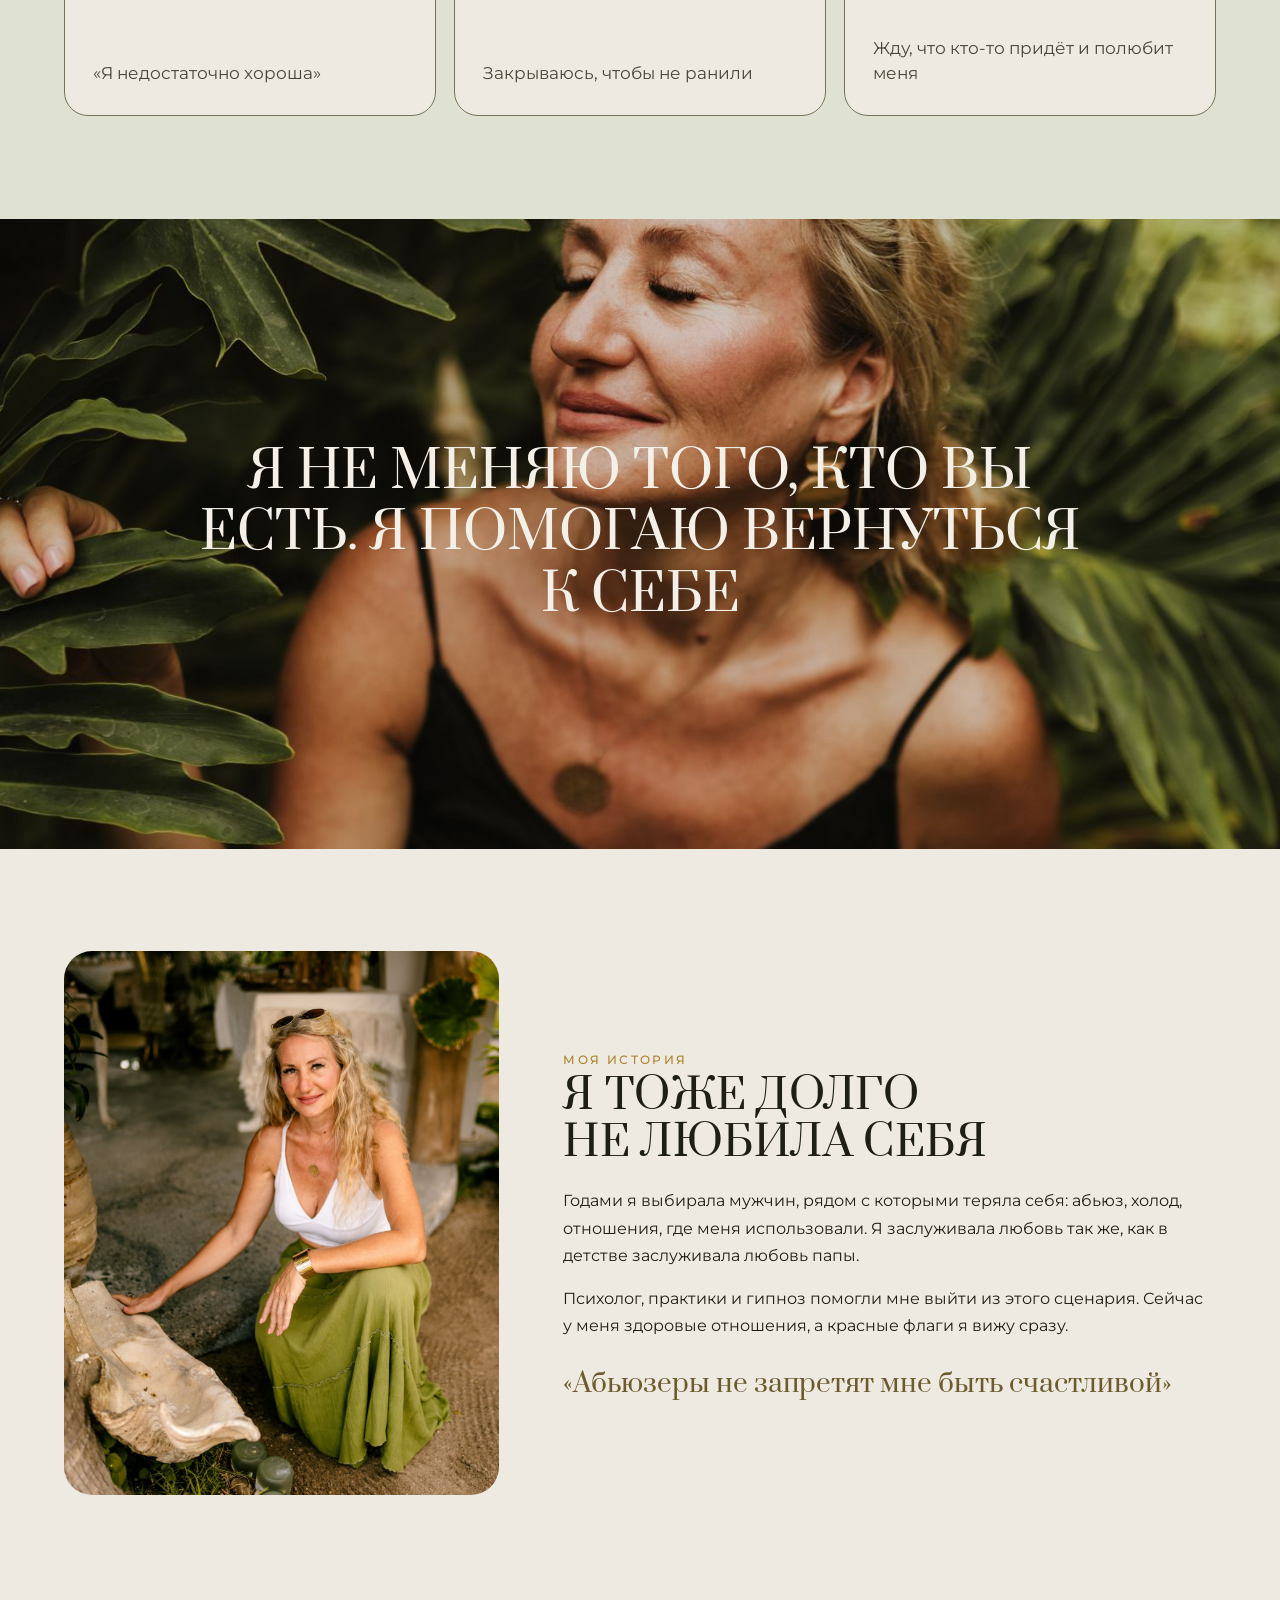
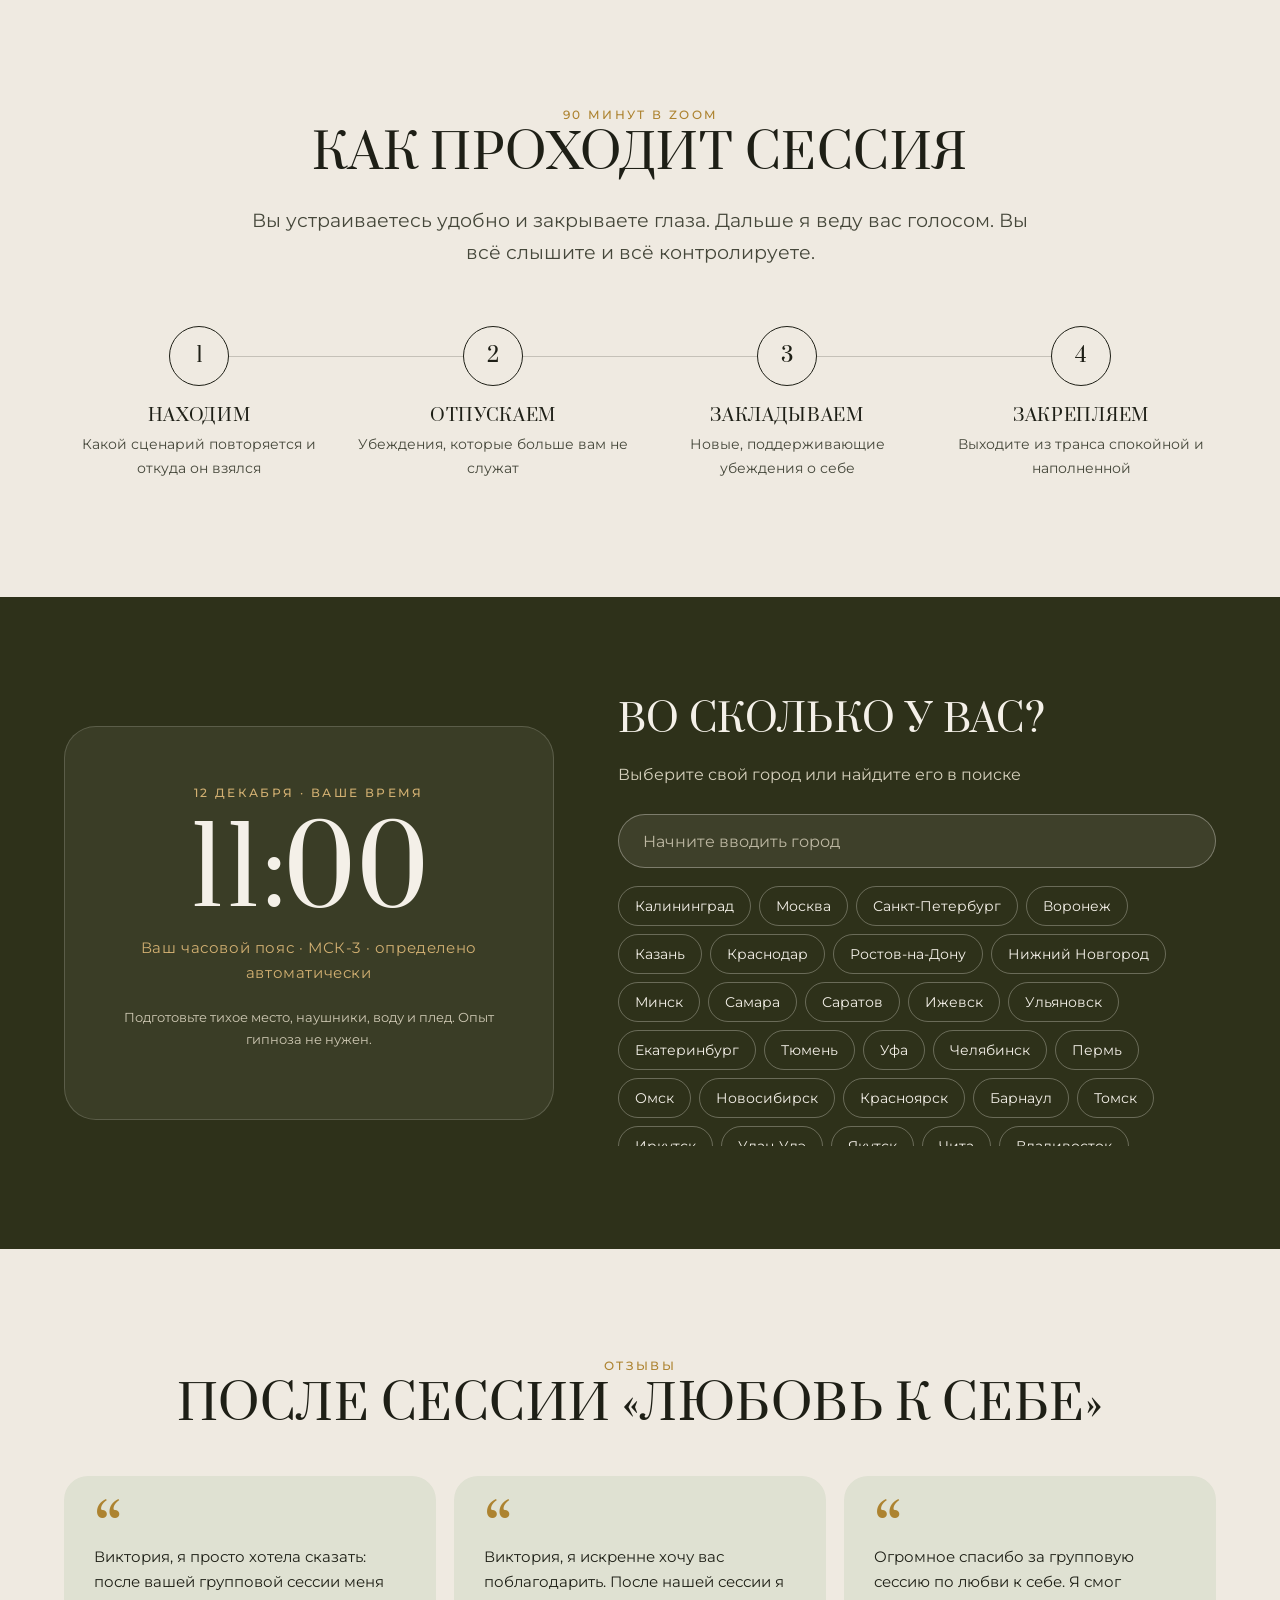
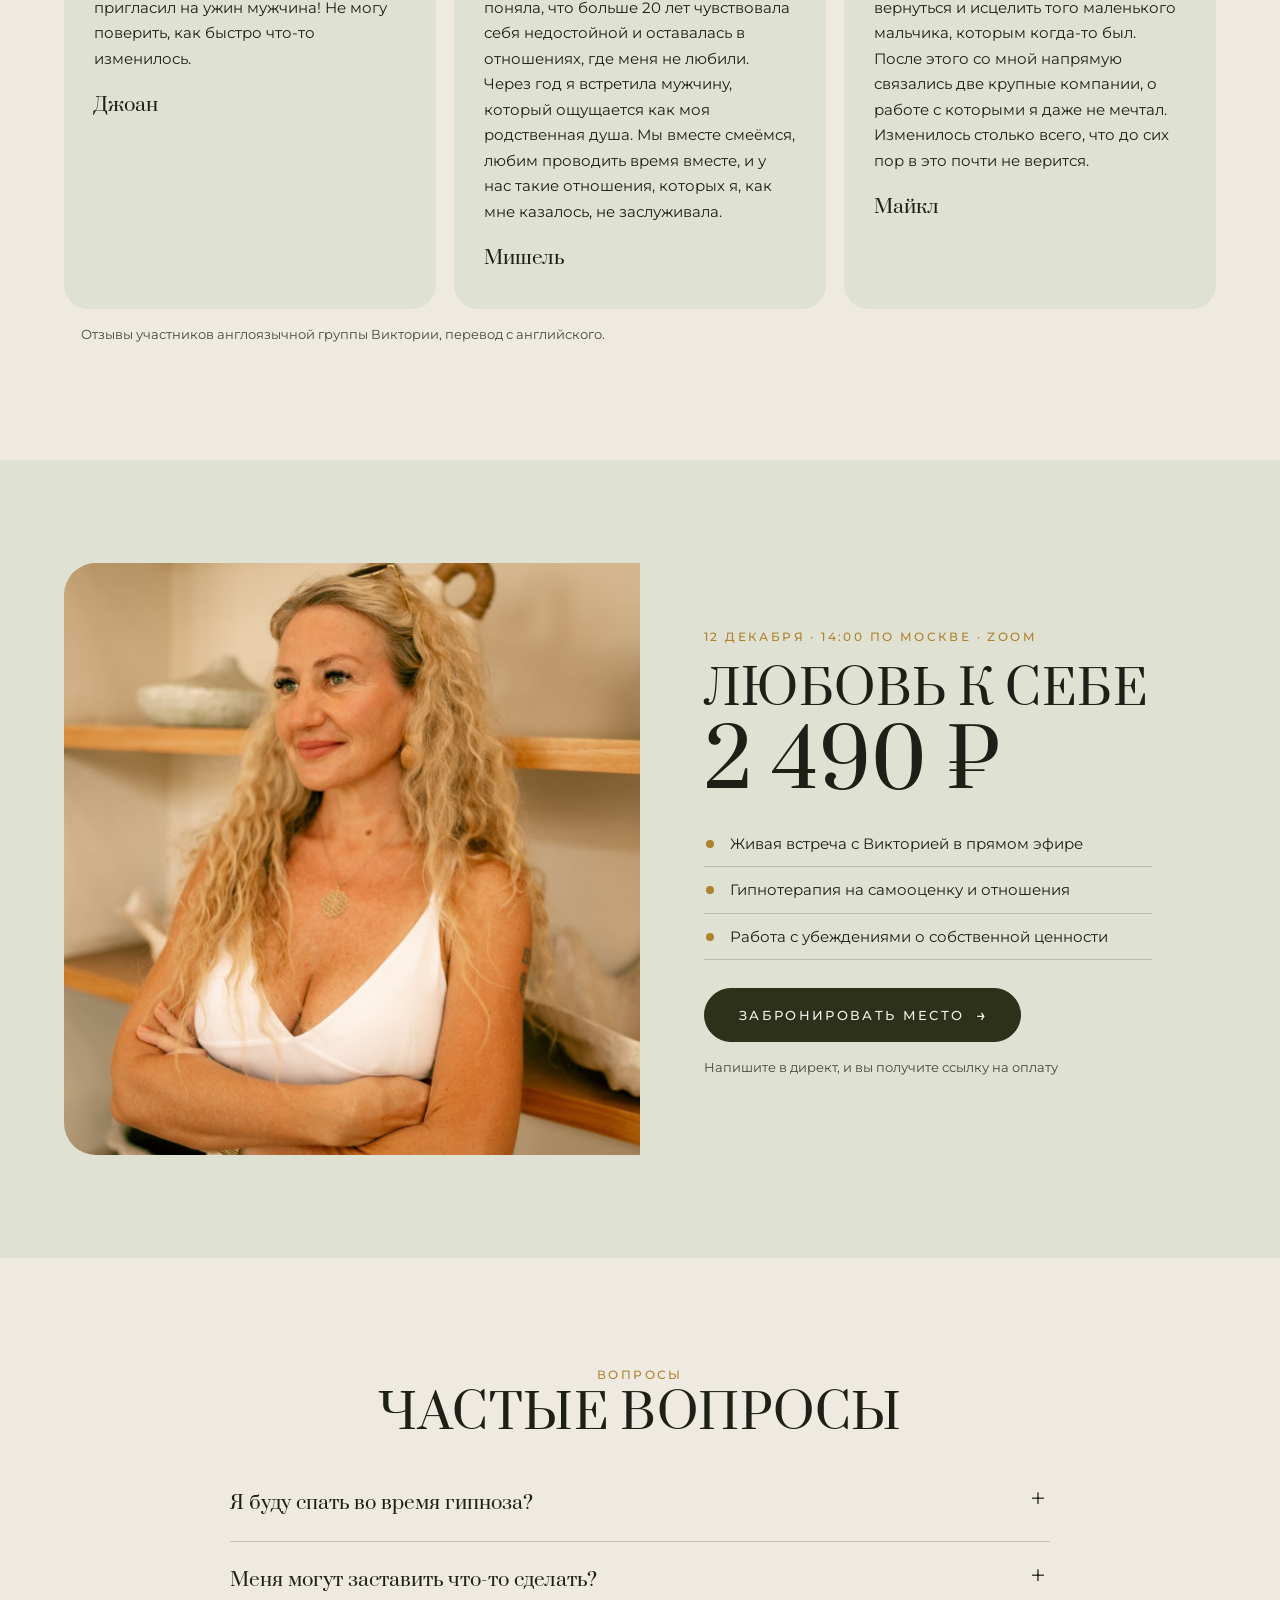
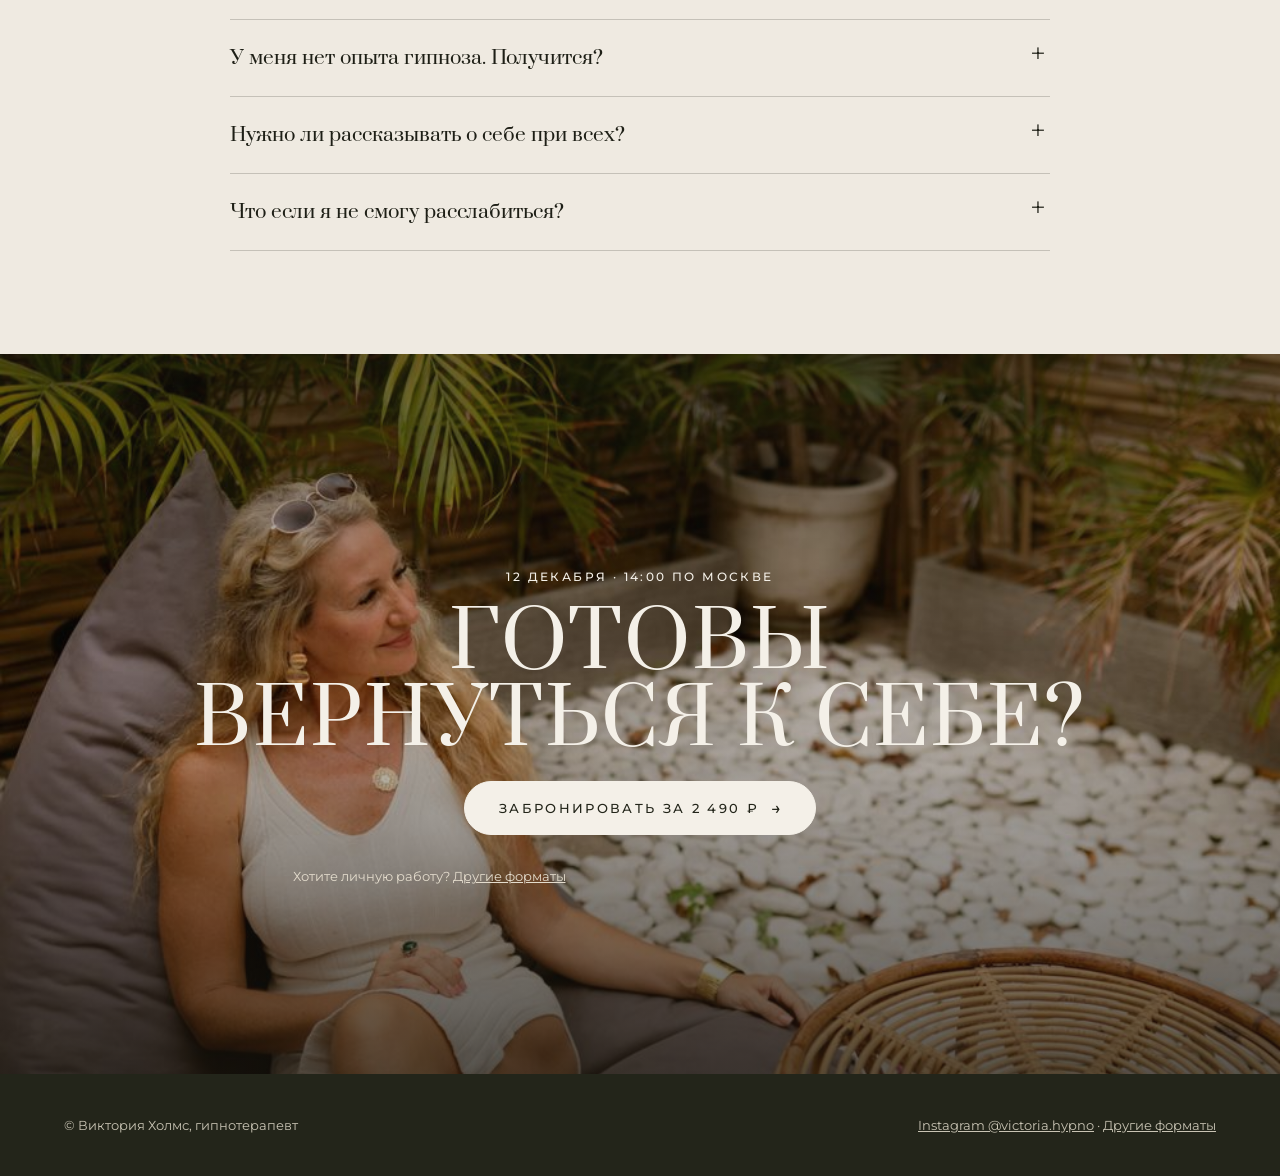
==== commit 138f04d2: "Add files via upload" ====
--- a/index.html
+++ b/index.html
@@ -7,7 +7,7 @@
 <meta name="description" content="Виктория Холмс, гипнотерапевт. Групповая онлайн-сессия «Любовь к себе» 12 декабря в 14:00 по Москве.">
 <link rel="preconnect" href="https://fonts.googleapis.com"><link rel="preconnect" href="https://fonts.gstatic.com" crossorigin>
 <link href="https://fonts.googleapis.com/css2?family=Prata&family=Montserrat:wght@300;400;500&display=swap" rel="stylesheet">
-<link rel="stylesheet" href="style.css">
+<link rel="stylesheet" href="style.css?v=3">
 </head>
 <body>
 
@@ -26,7 +26,7 @@
     <a href="china.html">Ретрит в Китае</a>
     <a href="egypt.html">Ретрит в Египте</a>
   </nav>
-  <video class="hero-vid" autoplay muted loop playsinline poster="hero_loop_poster.jpg" aria-label="Виктория Холмс, гипнотерапевт"><source src="hero_loop.mp4" type="video/mp4"></video>
+  <video class="hero-vid" style="position:absolute;inset:0;width:100%;height:100%;object-fit:cover;object-position:50% 25%" autoplay muted loop playsinline poster="hero_loop_poster.jpg" aria-label="Виктория Холмс, гипнотерапевт"><source src="hero_loop.mp4" type="video/mp4"></video>
   <div>
     <span class="caps">гипнотерапевт · Бали · онлайн по всему миру</span>
     <h1>Виктория Холмс</h1>
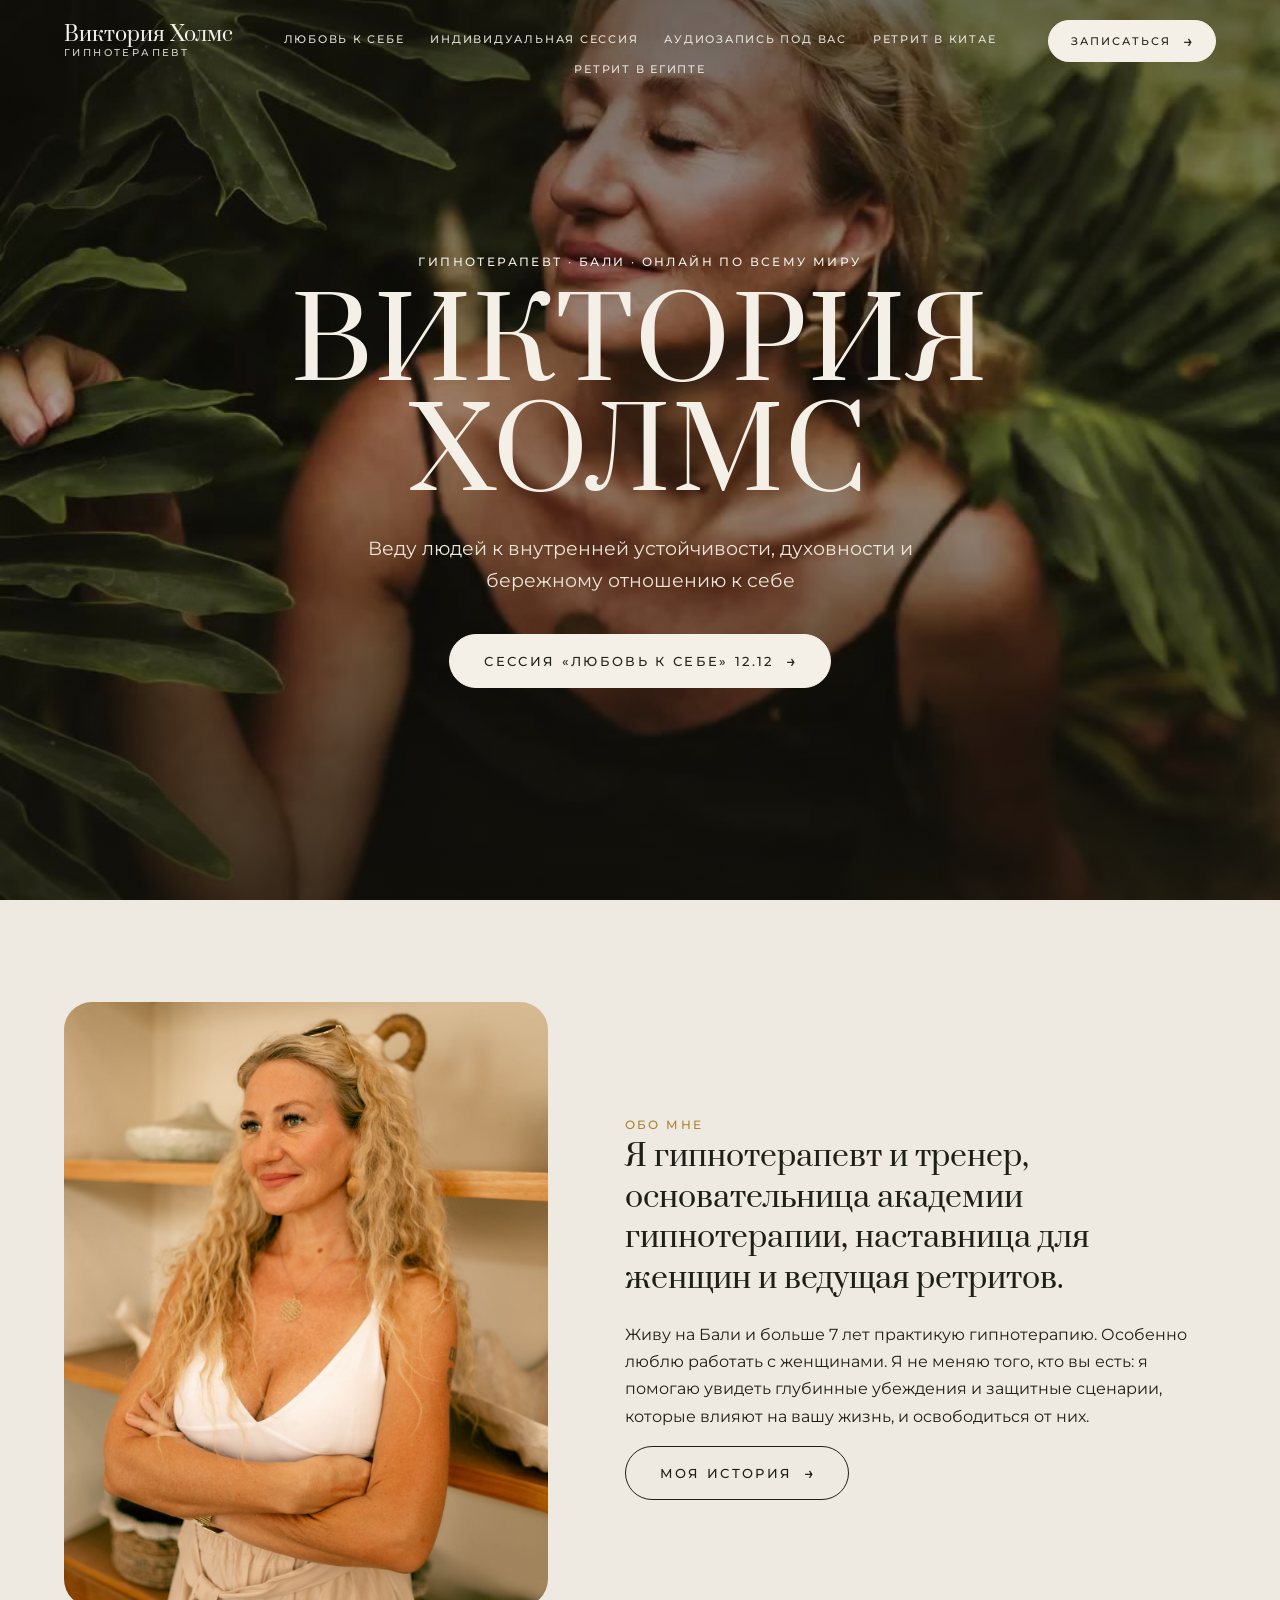
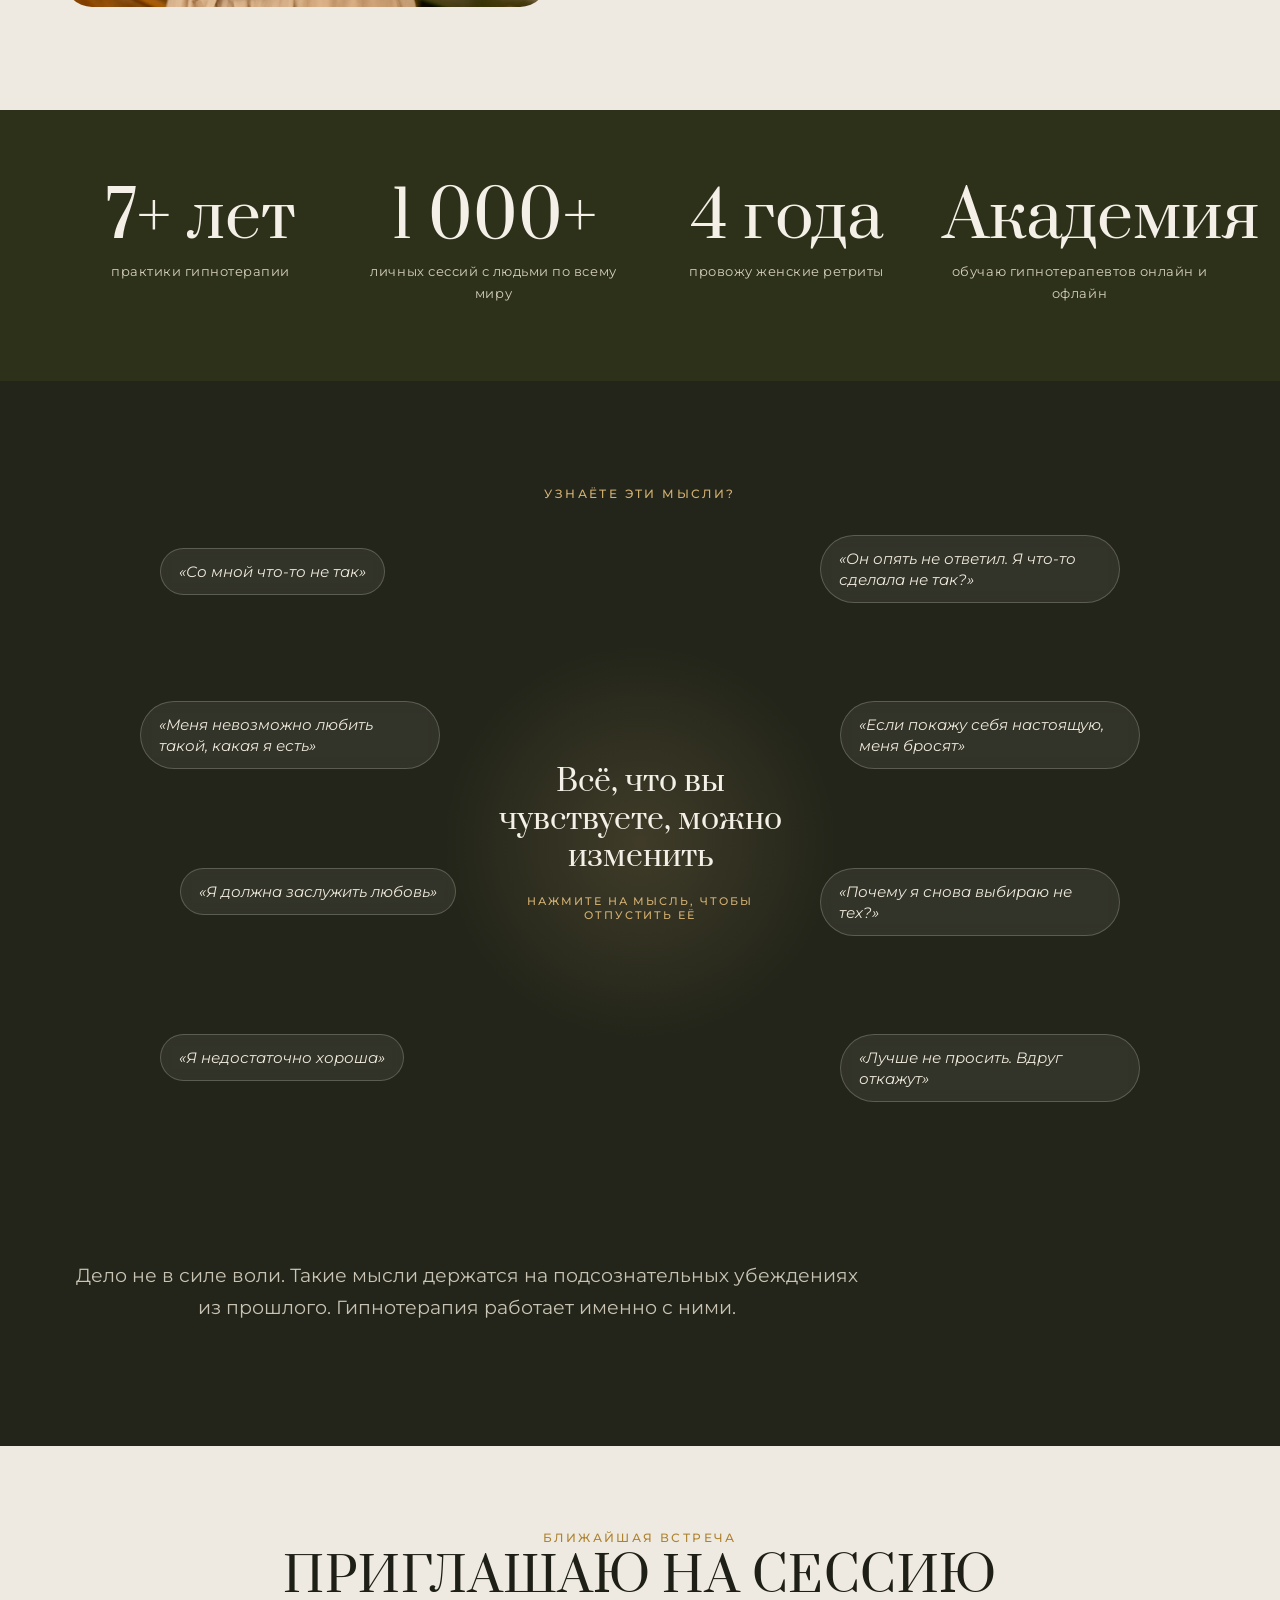
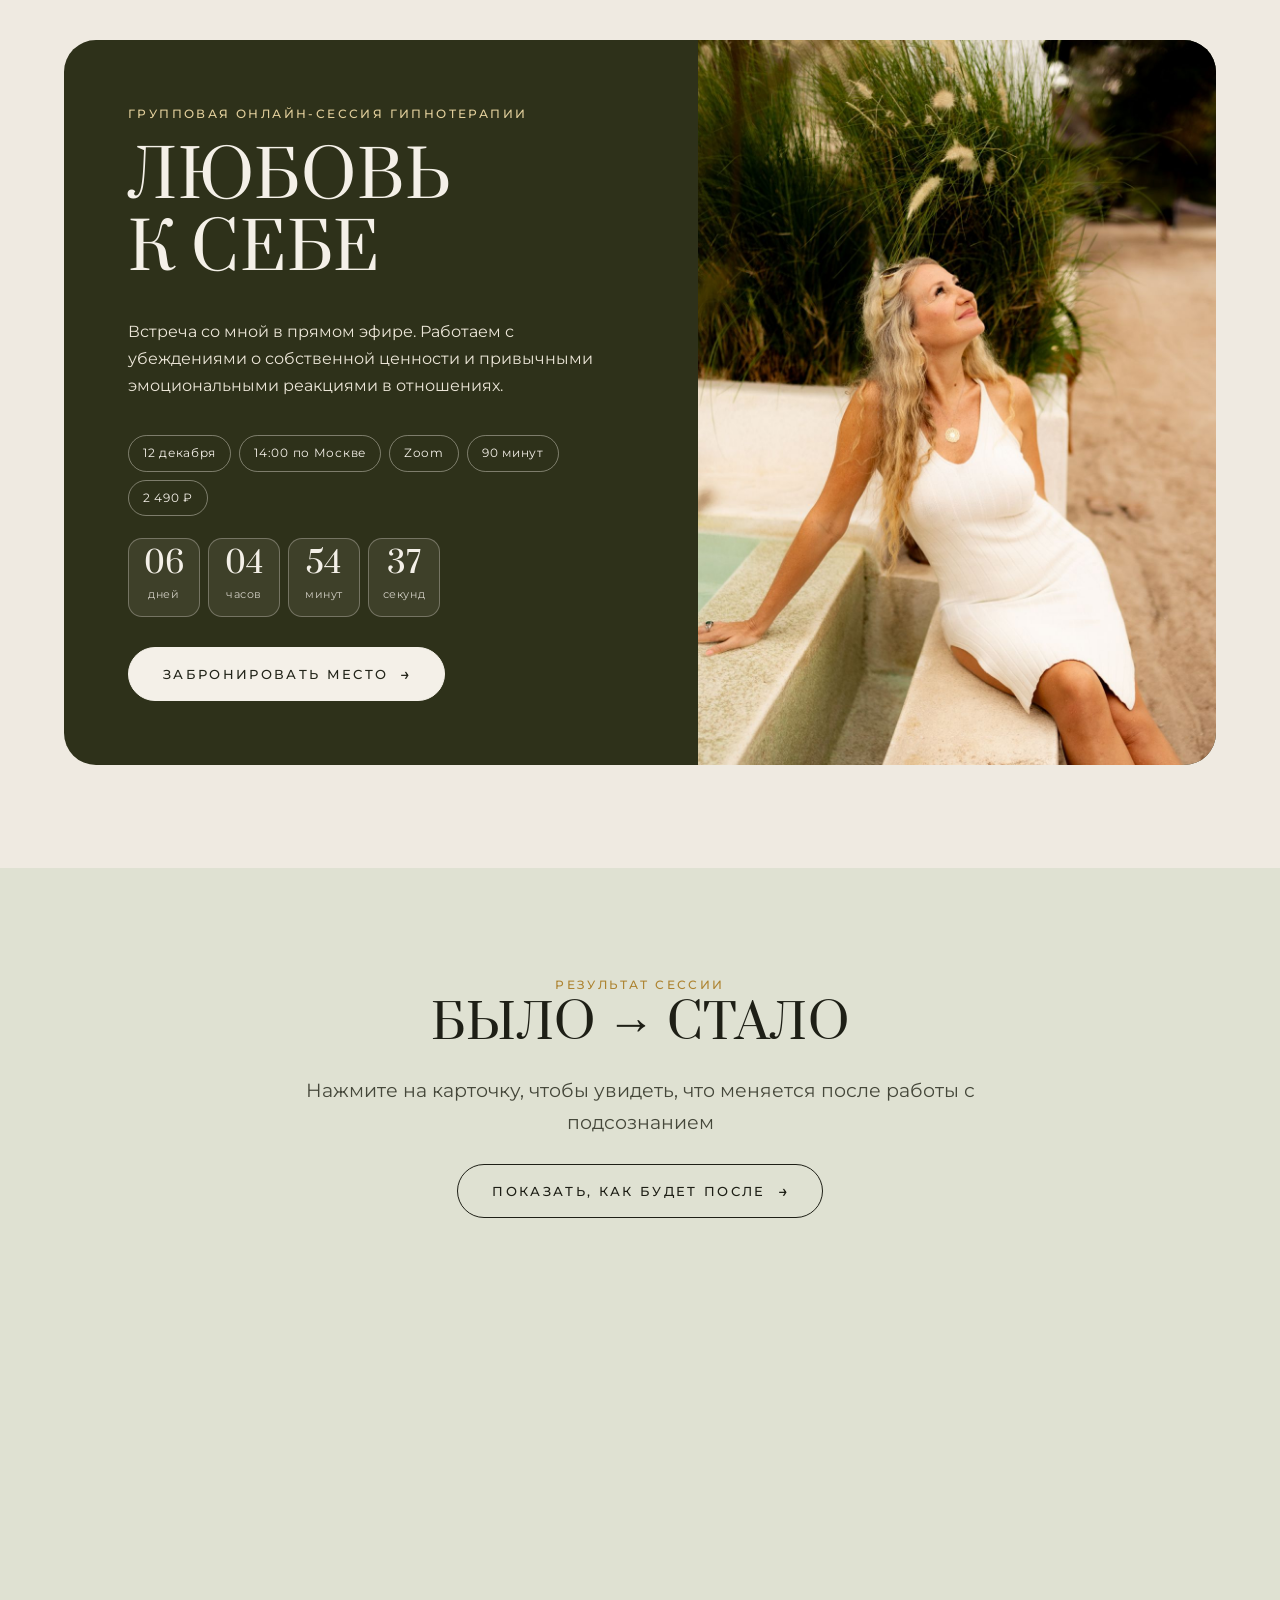
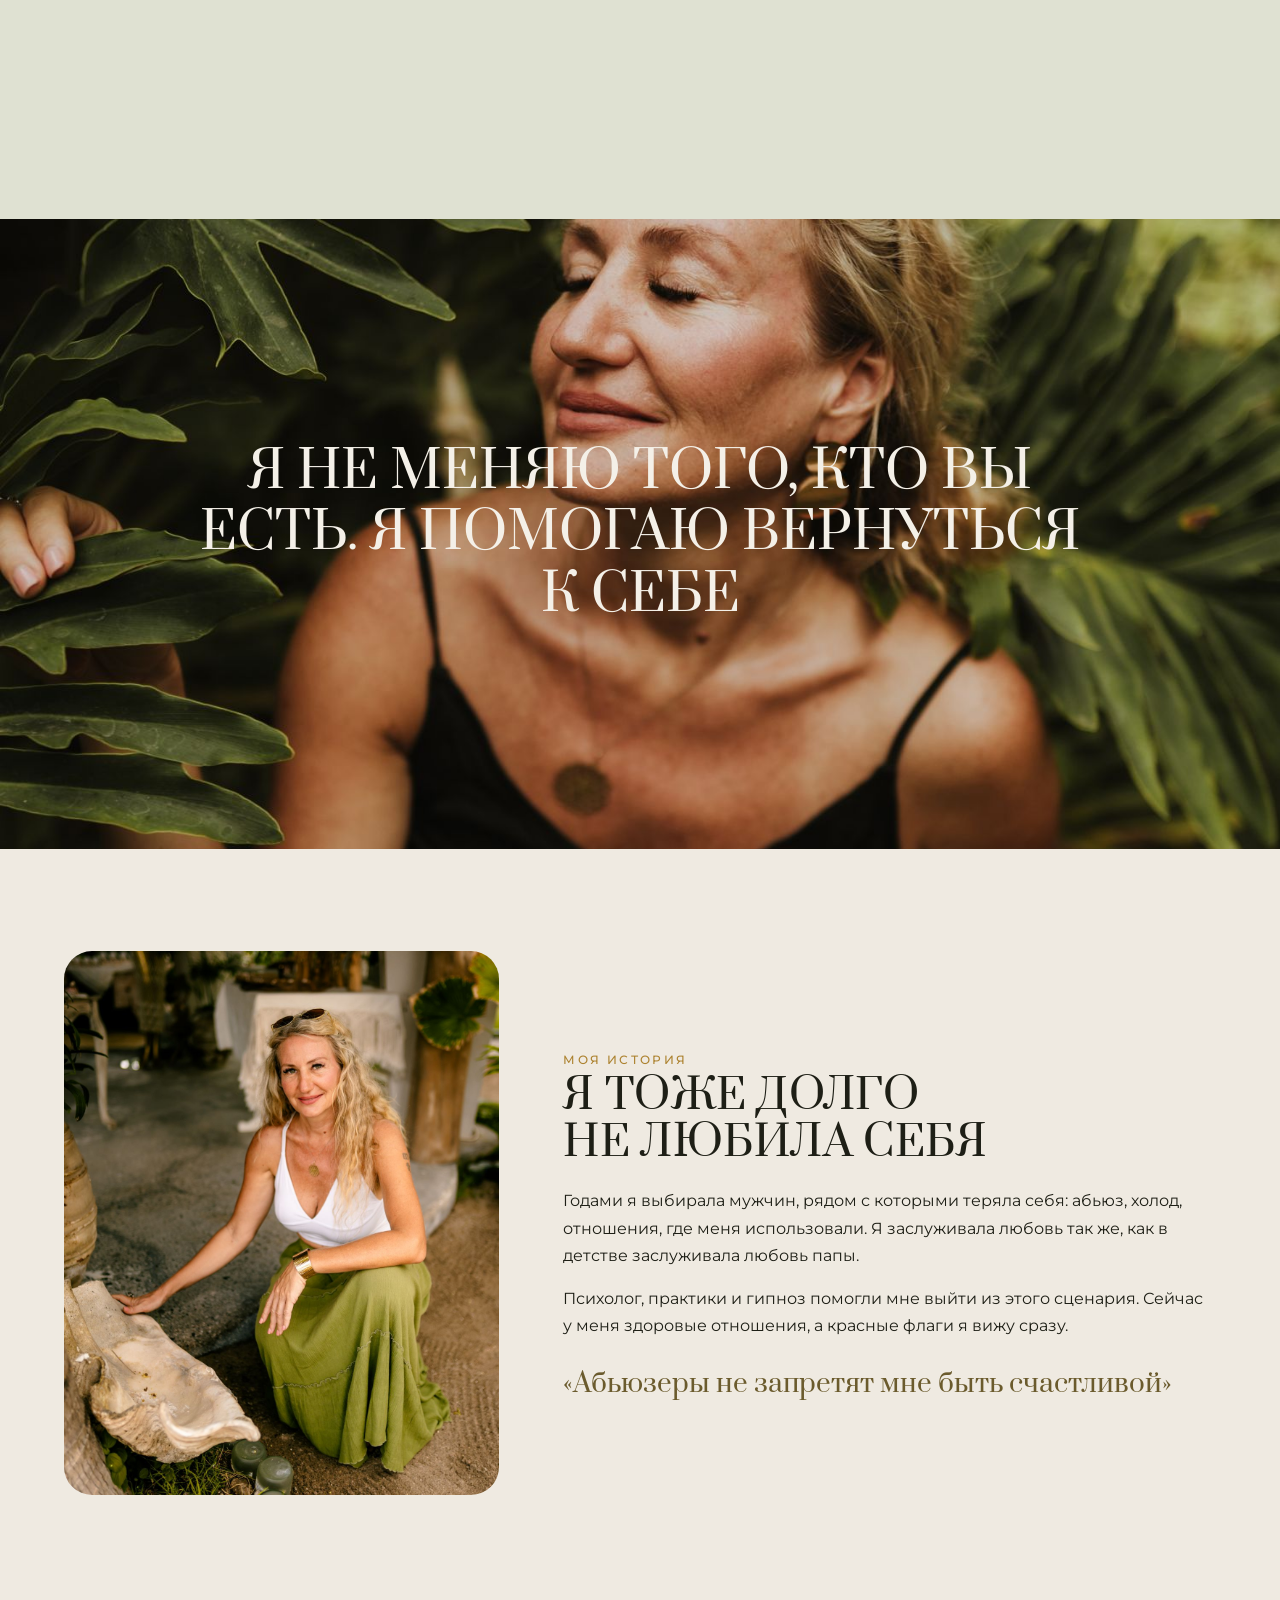
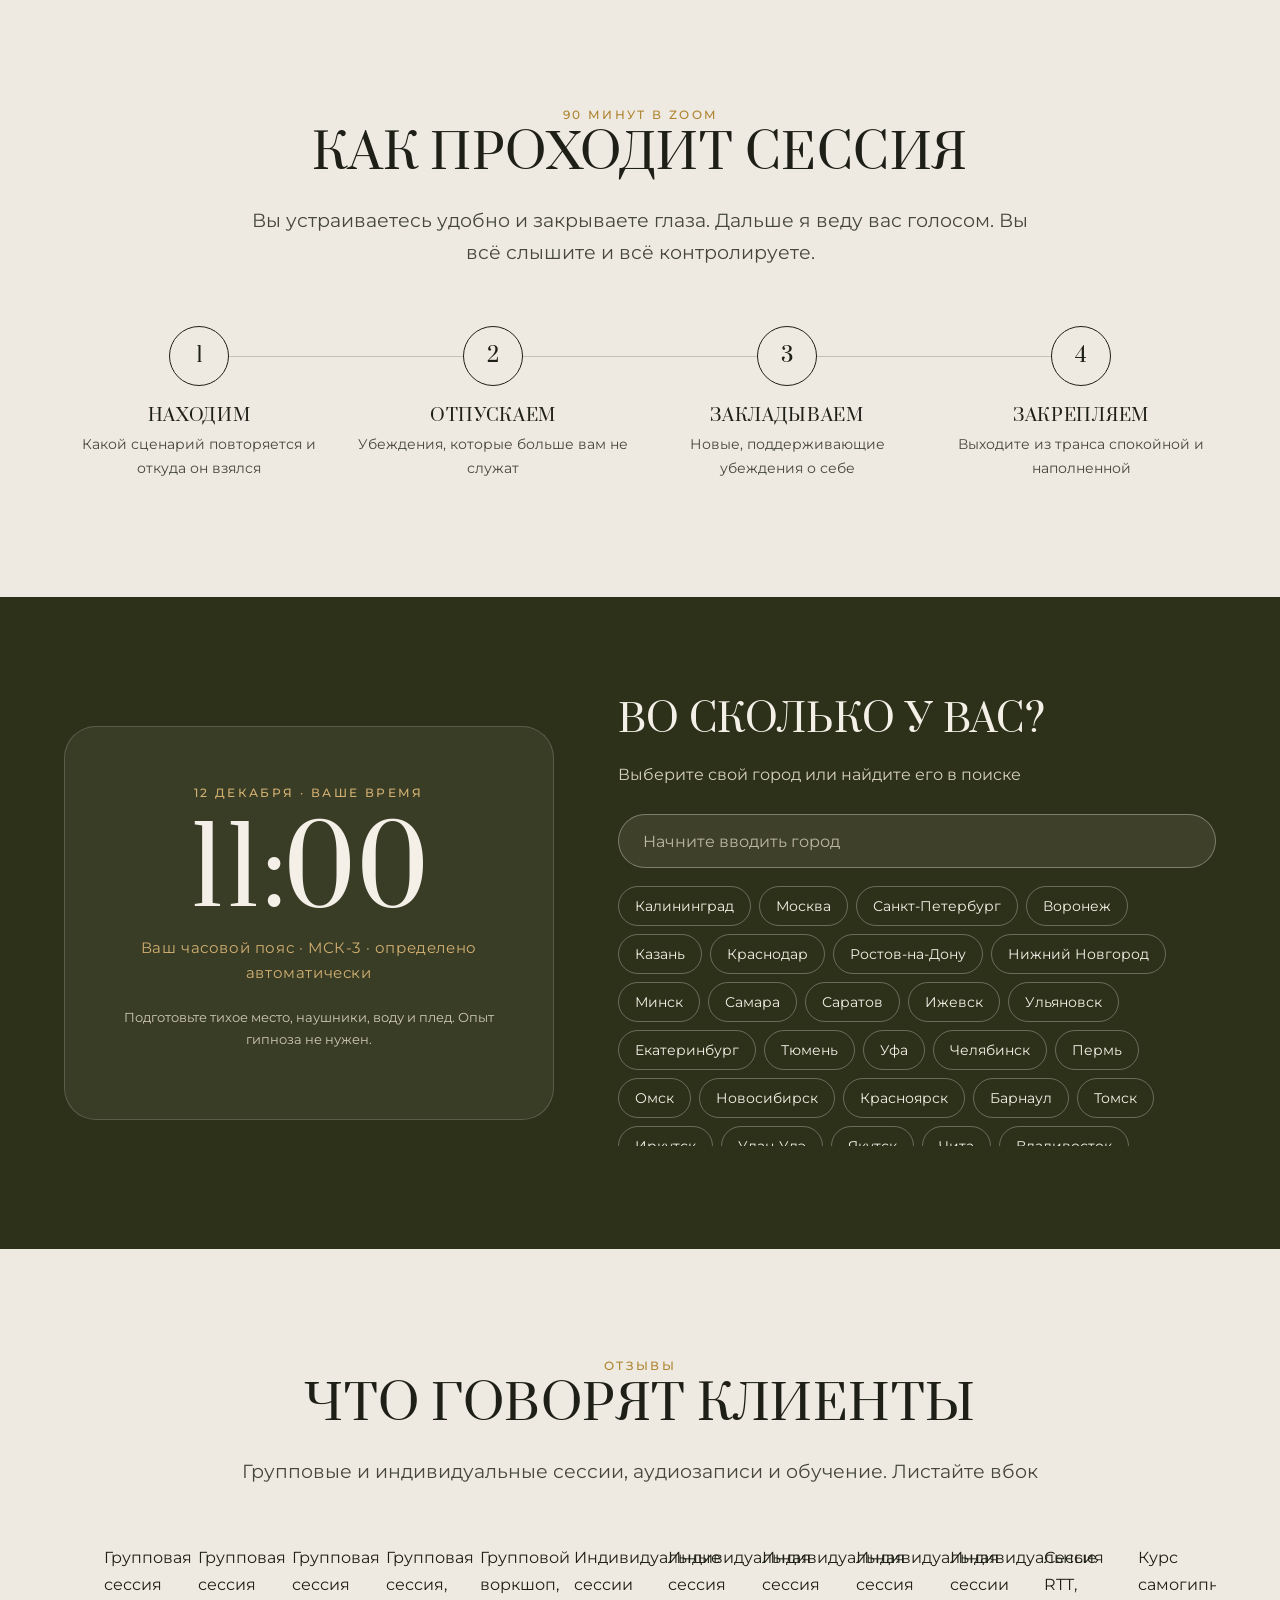
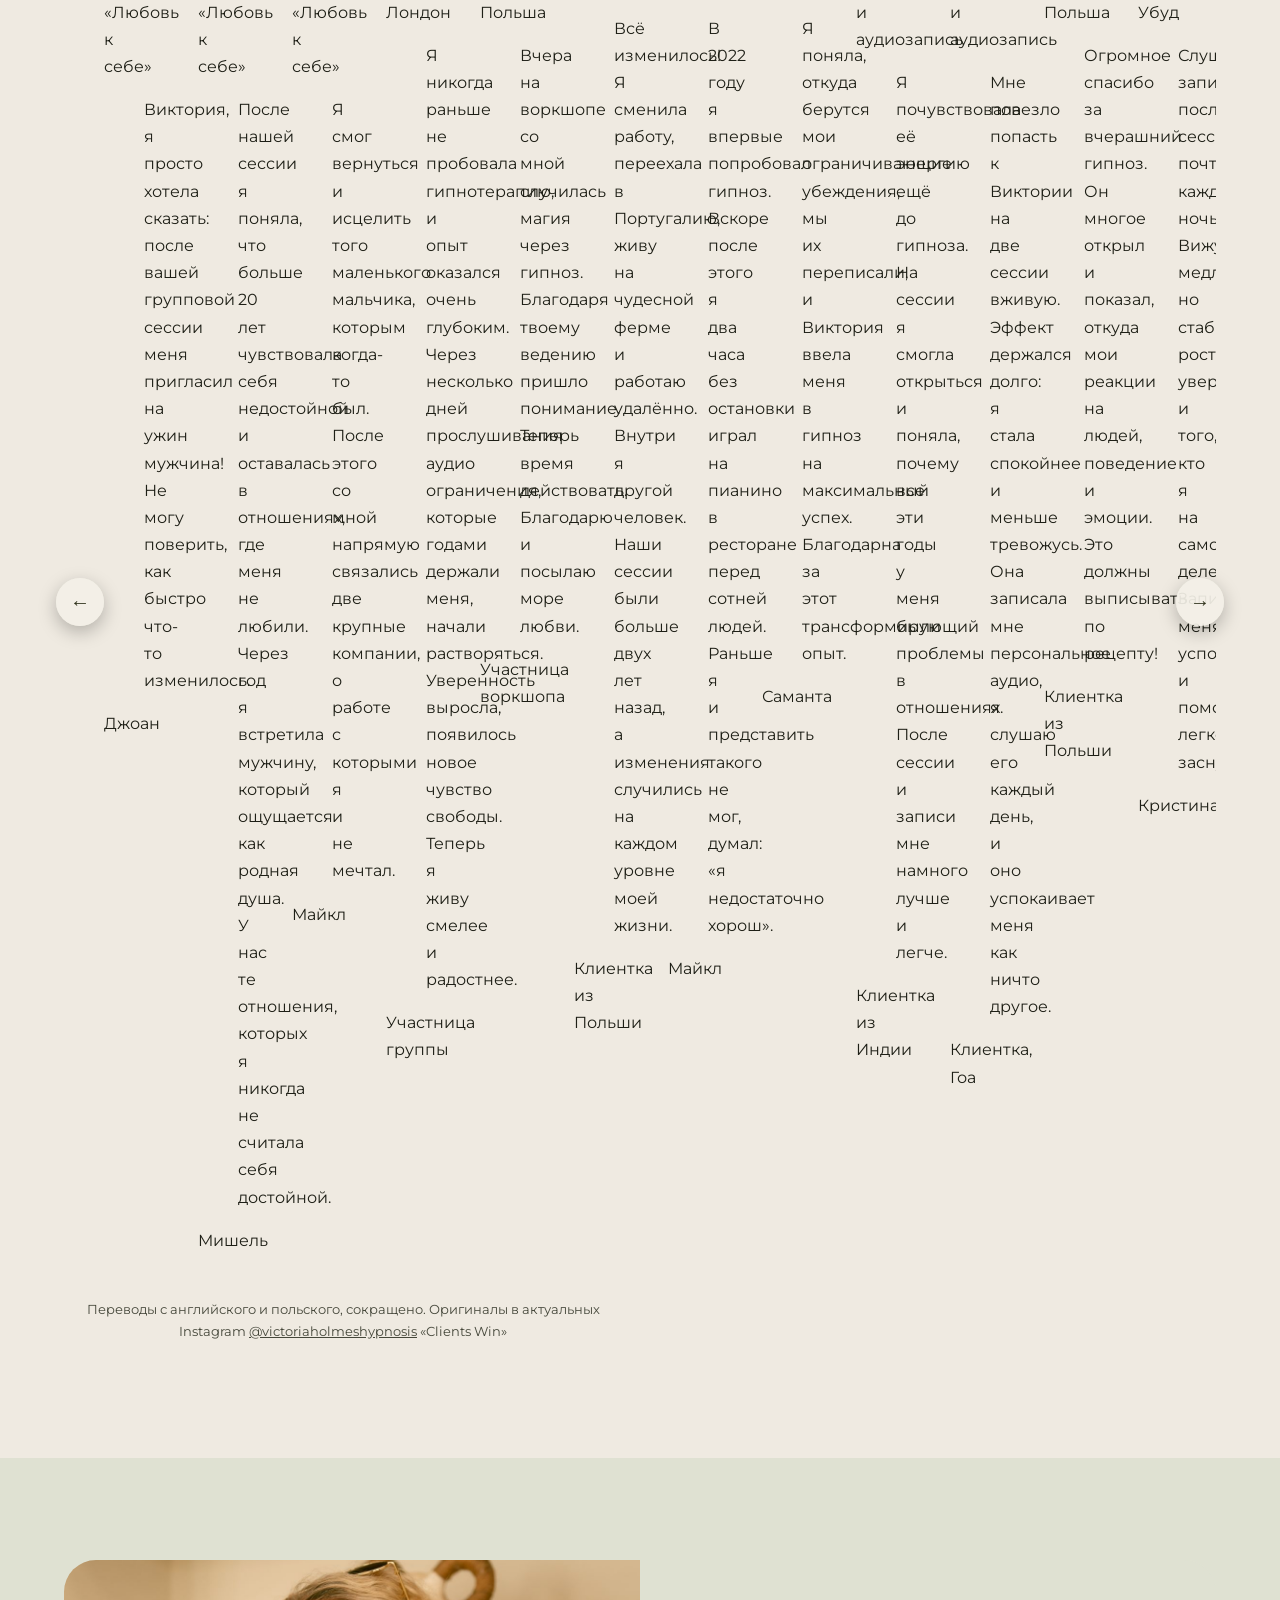
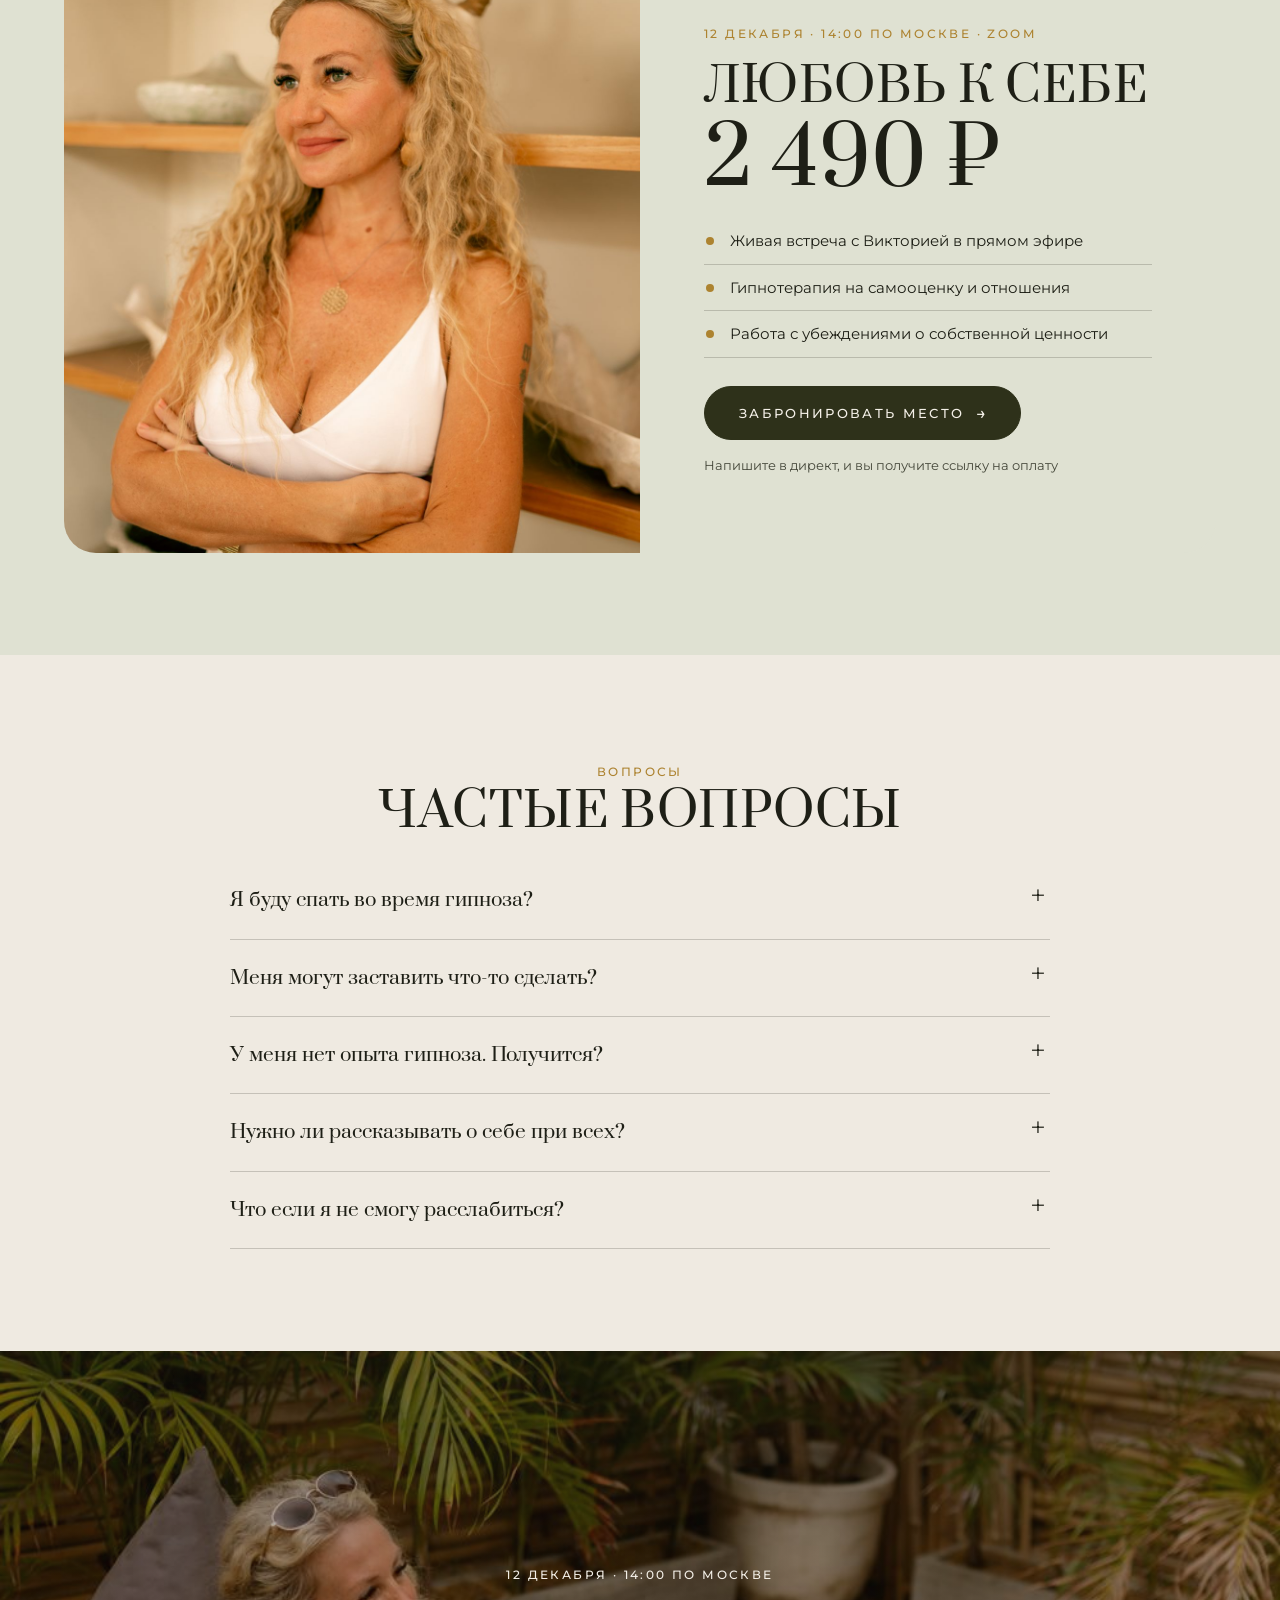
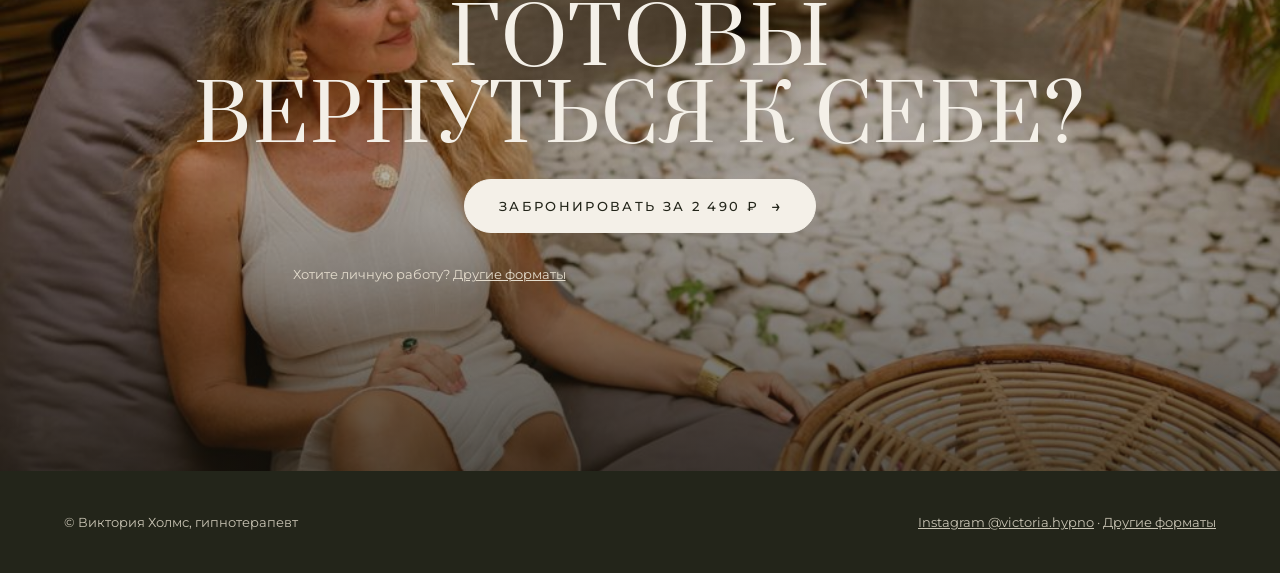
==== commit fd71f3b0: "Update index.html" ====
--- a/index.html
+++ b/index.html
@@ -7,7 +7,7 @@
 <meta name="description" content="Виктория Холмс, гипнотерапевт. Групповая онлайн-сессия «Любовь к себе» 12 декабря в 14:00 по Москве.">
 <link rel="preconnect" href="https://fonts.googleapis.com"><link rel="preconnect" href="https://fonts.gstatic.com" crossorigin>
 <link href="https://fonts.googleapis.com/css2?family=Prata&family=Montserrat:wght@300;400;500&display=swap" rel="stylesheet">
-<link rel="stylesheet" href="style.css?v=3">
+<link rel="stylesheet" href="style.css?v=4">
 </head>
 <body>
 
@@ -153,15 +153,26 @@
 </section>
 
 <!-- 11. Отзывы -->
-<section class="band">
+<section class="band" id="reviews">
   <div class="wrap">
-    <div class="center"><span class="kicker">Отзывы</span><h2>После сессии «Любовь к себе»</h2></div>
-    <div class="revs">
-      <figure><blockquote>Виктория, я просто хотела сказать: после вашей групповой сессии меня пригласил на ужин мужчина! Не могу поверить, как быстро что-то изменилось.</blockquote><figcaption>Джоан</figcaption></figure>
-      <figure><blockquote>Виктория, я искренне хочу вас поблагодарить. После нашей сессии я поняла, что больше 20 лет чувствовала себя недостойной и оставалась в отношениях, где меня не любили. Через год я встретила мужчину, который ощущается как моя родственная душа. Мы вместе смеёмся, любим проводить время вместе, и у нас такие отношения, которых я, как мне казалось, не заслуживала.</blockquote><figcaption>Мишель</figcaption></figure>
-      <figure><blockquote>Огромное спасибо за групповую сессию по любви к себе. Я смог вернуться и исцелить того маленького мальчика, которым когда-то был. После этого со мной напрямую связались две крупные компании, о работе с которыми я даже не мечтал. Изменилось столько всего, что до сих пор в это почти не верится.</blockquote><figcaption>Майкл</figcaption></figure>
-    </div>
-    <p class="note center">Отзывы участников англоязычной группы Виктории, перевод с английского.</p>
+    <div class="center"><span class="kicker">Отзывы</span><h2>Что говорят клиенты</h2><p class="lead">Групповые и индивидуальные сессии, аудиозаписи и обучение. Листайте вбок</p></div>
+    <div class="strip-wrap"><button type="button" class="s-arr s-prev" aria-label="Назад">←</button><div class="pstrip rstrip">
+      <figure class="rcard"><span class="rtag">Групповая сессия «Любовь к себе»</span><blockquote>Виктория, я просто хотела сказать: после вашей групповой сессии меня пригласил на ужин мужчина! Не могу поверить, как быстро что-то изменилось.</blockquote><figcaption>Джоан</figcaption></figure>
+      <figure class="rcard"><span class="rtag">Групповая сессия «Любовь к себе»</span><blockquote>После нашей сессии я поняла, что больше 20 лет чувствовала себя недостойной и оставалась в отношениях, где меня не любили. Через год я встретила мужчину, который ощущается как родная душа. У нас те отношения, которых я никогда не считала себя достойной.</blockquote><figcaption>Мишель</figcaption></figure>
+      <figure class="rcard"><span class="rtag">Групповая сессия «Любовь к себе»</span><blockquote>Я смог вернуться и исцелить того маленького мальчика, которым когда-то был. После этого со мной напрямую связались две крупные компании, о работе с которыми я и не мечтал.</blockquote><figcaption>Майкл</figcaption></figure>
+      <figure class="rcard"><span class="rtag">Групповая сессия, Лондон</span><blockquote>Я никогда раньше не пробовала гипнотерапию, и опыт оказался очень глубоким. Через несколько дней прослушивания аудио ограничения, которые годами держали меня, начали растворяться. Уверенность выросла, появилось новое чувство свободы. Теперь я живу смелее и радостнее.</blockquote><figcaption>Участница группы</figcaption></figure>
+      <figure class="rcard"><span class="rtag">Групповой воркшоп, Польша</span><blockquote>Вчера на воркшопе со мной случилась магия через гипноз. Благодаря твоему ведению пришло понимание. Теперь время действовать. Благодарю и посылаю море любви.</blockquote><figcaption>Участница воркшопа</figcaption></figure>
+      <figure class="rcard"><span class="rtag">Индивидуальные сессии</span><blockquote>Всё изменилось! Я сменила работу, переехала в Португалию, живу на чудесной ферме и работаю удалённо. Внутри я другой человек. Наши сессии были больше двух лет назад, а изменения случились на каждом уровне моей жизни.</blockquote><figcaption>Клиентка из Польши</figcaption></figure>
+      <figure class="rcard"><span class="rtag">Индивидуальная сессия</span><blockquote>В 2022 году я впервые попробовал гипноз. Вскоре после этого я два часа без остановки играл на пианино в ресторане перед сотней людей. Раньше я и представить такого не мог, думал: «я недостаточно хорош».</blockquote><figcaption>Майкл</figcaption></figure>
+      <figure class="rcard"><span class="rtag">Индивидуальная сессия</span><blockquote>Я поняла, откуда берутся мои ограничивающие убеждения, мы их переписали, и Виктория ввела меня в гипноз на максимальный успех. Благодарна за этот трансформирующий опыт.</blockquote><figcaption>Саманта</figcaption></figure>
+      <figure class="rcard"><span class="rtag">Индивидуальная сессия и аудиозапись</span><blockquote>Я почувствовала её энергию ещё до гипноза. На сессии я смогла открыться и поняла, почему все эти годы у меня были проблемы в отношениях. После сессии и записи мне намного лучше и легче.</blockquote><figcaption>Клиентка из Индии</figcaption></figure>
+      <figure class="rcard"><span class="rtag">Индивидуальные сессии и аудиозапись</span><blockquote>Мне повезло попасть к Виктории на две сессии вживую. Эффект держался долго: я стала спокойнее и меньше тревожусь. Она записала мне персональное аудио, я слушаю его каждый день, и оно успокаивает меня как ничто другое.</blockquote><figcaption>Клиентка, Гоа</figcaption></figure>
+      <figure class="rcard"><span class="rtag">Сессия RTT, Польша</span><blockquote>Огромное спасибо за вчерашний гипноз. Он многое открыл и показал, откуда мои реакции на людей, поведение и эмоции. Это должны выписывать по рецепту!</blockquote><figcaption>Клиентка из Польши</figcaption></figure>
+      <figure class="rcard"><span class="rtag">Курс самогипноза, Убуд</span><blockquote>Слушаю запись после сессии почти каждую ночь. Вижу медленный, но стабильный рост уверенности и того, кто я на самом деле. Запись меня успокаивает и помогает легко заснуть.</blockquote><figcaption>Кристина</figcaption></figure>
+      <figure class="rcard"><span class="rtag">Работа с Викторией несколько лет</span><blockquote>Мой гипнотерапевт Виктория. Очень рекомендую, стоит каждой копейки. Я работаю с ней уже много лет!</blockquote><figcaption>Аксель Шура, блогер</figcaption></figure>
+      <figure class="rcard"><span class="rtag">Онлайн-сессия</span><blockquote>Качественная сессия, которая помогла мне почувствовать свою силу и убрать ограничивающие убеждения. Рекомендую.</blockquote><figcaption>Джей</figcaption></figure>
+    </div><button type="button" class="s-arr s-next" aria-label="Дальше">→</button></div>
+    <p class="note center" style="margin-top:22px">Переводы с английского и польского, сокращено. Оригиналы в актуальных Instagram <a href="https://www.instagram.com/victoriaholmeshypnosis/" target="_blank" rel="noopener">@victoriaholmeshypnosis</a> «Clients Win»</p>
   </div>
 </section>
 
@@ -427,5 +438,6 @@
   if (location.hash === "#anketa") open(new Event("x"));
 }
 </script>
+<script>document.querySelectorAll(".strip-wrap").forEach(w=>{const s=w.querySelector(".pstrip");const go=d=>s.scrollBy({left:d*s.clientWidth*.8,behavior:"smooth"});w.querySelector(".s-prev").onclick=()=>go(-1);w.querySelector(".s-next").onclick=()=>go(1)});</script>
 </body>
 </html>
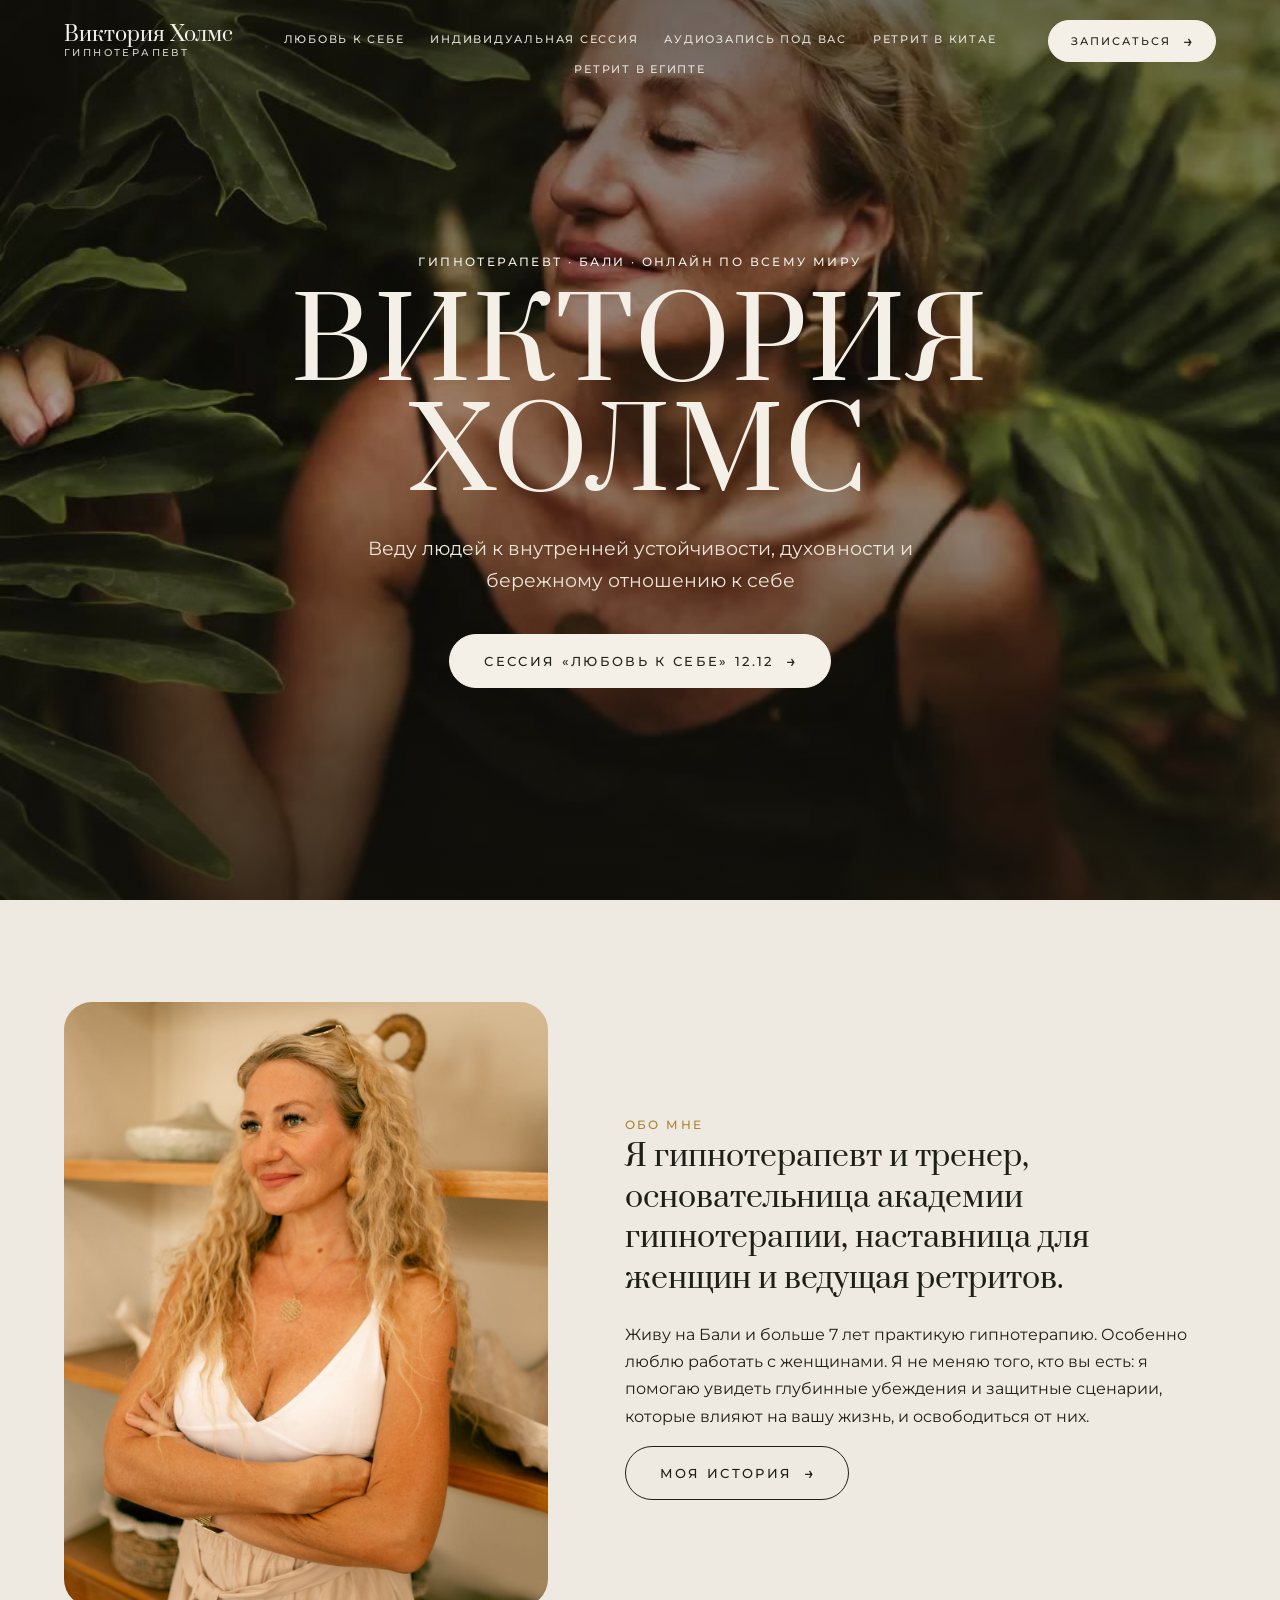
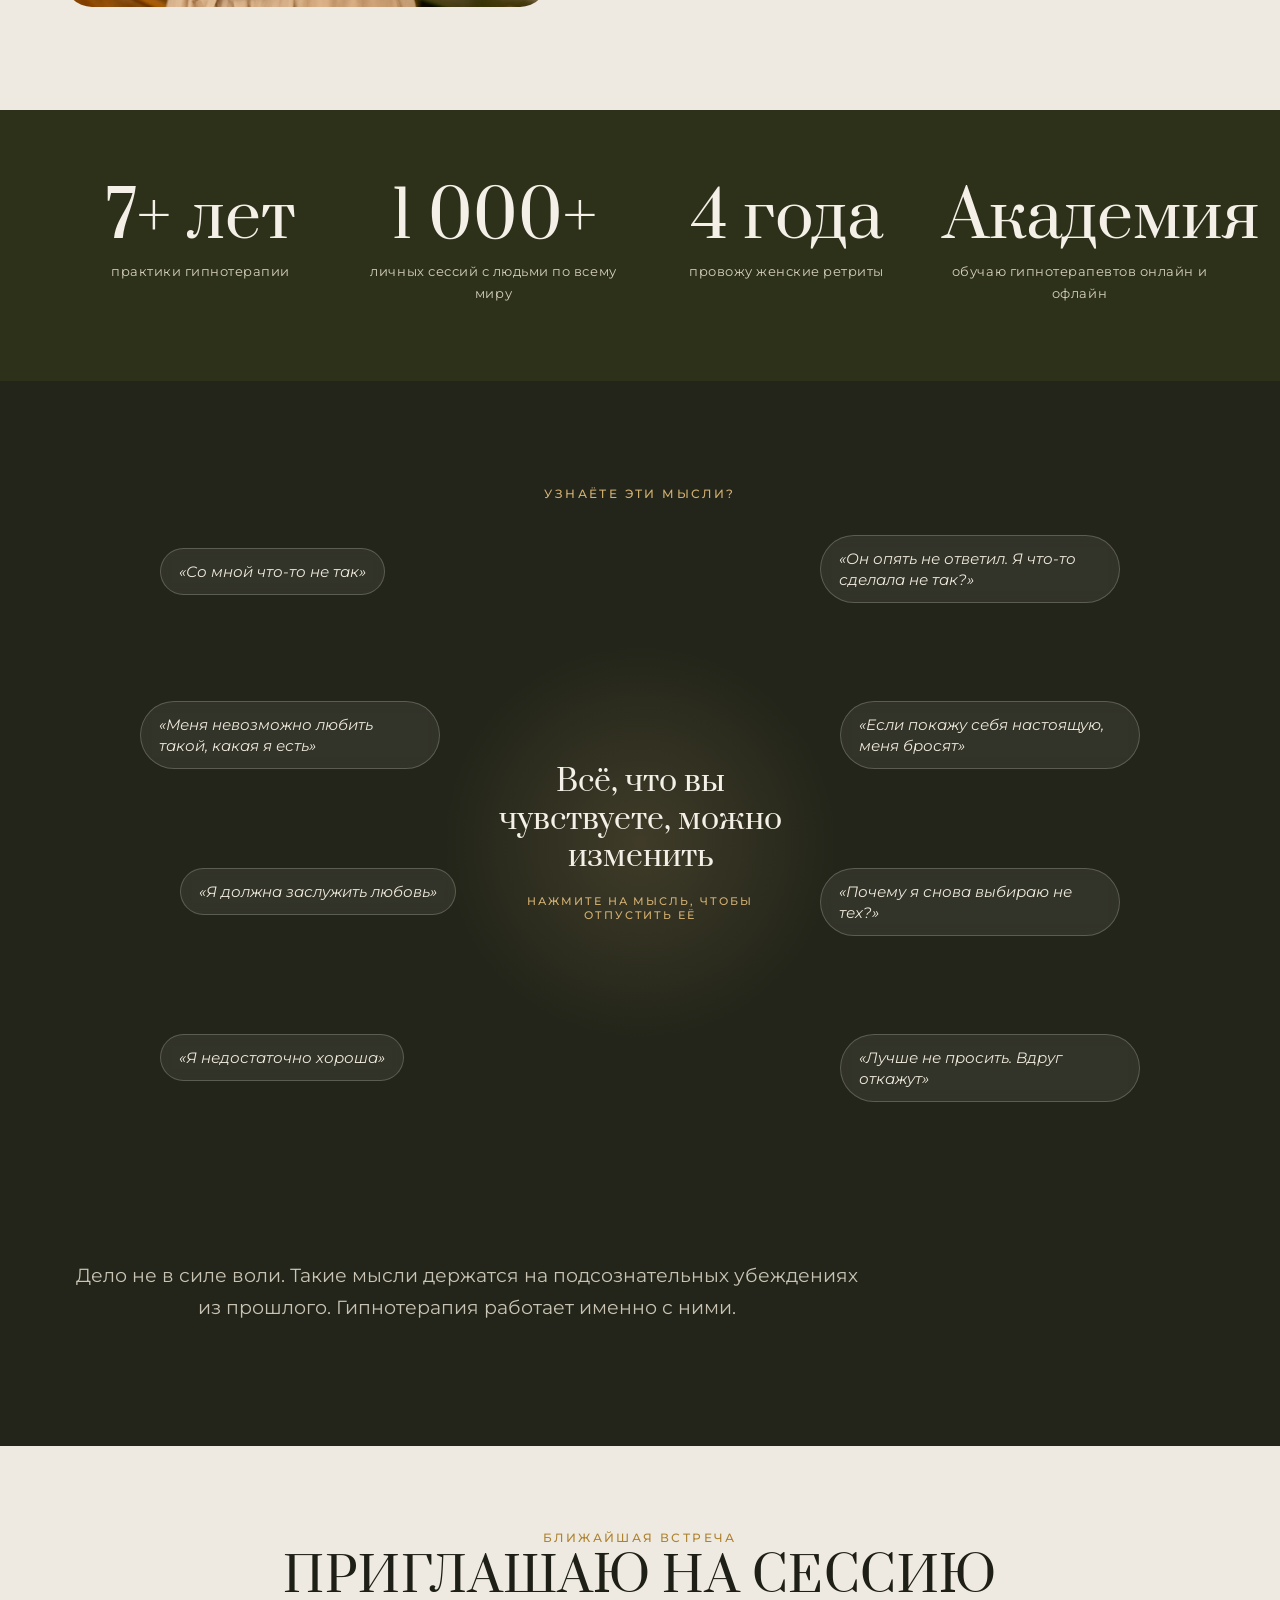
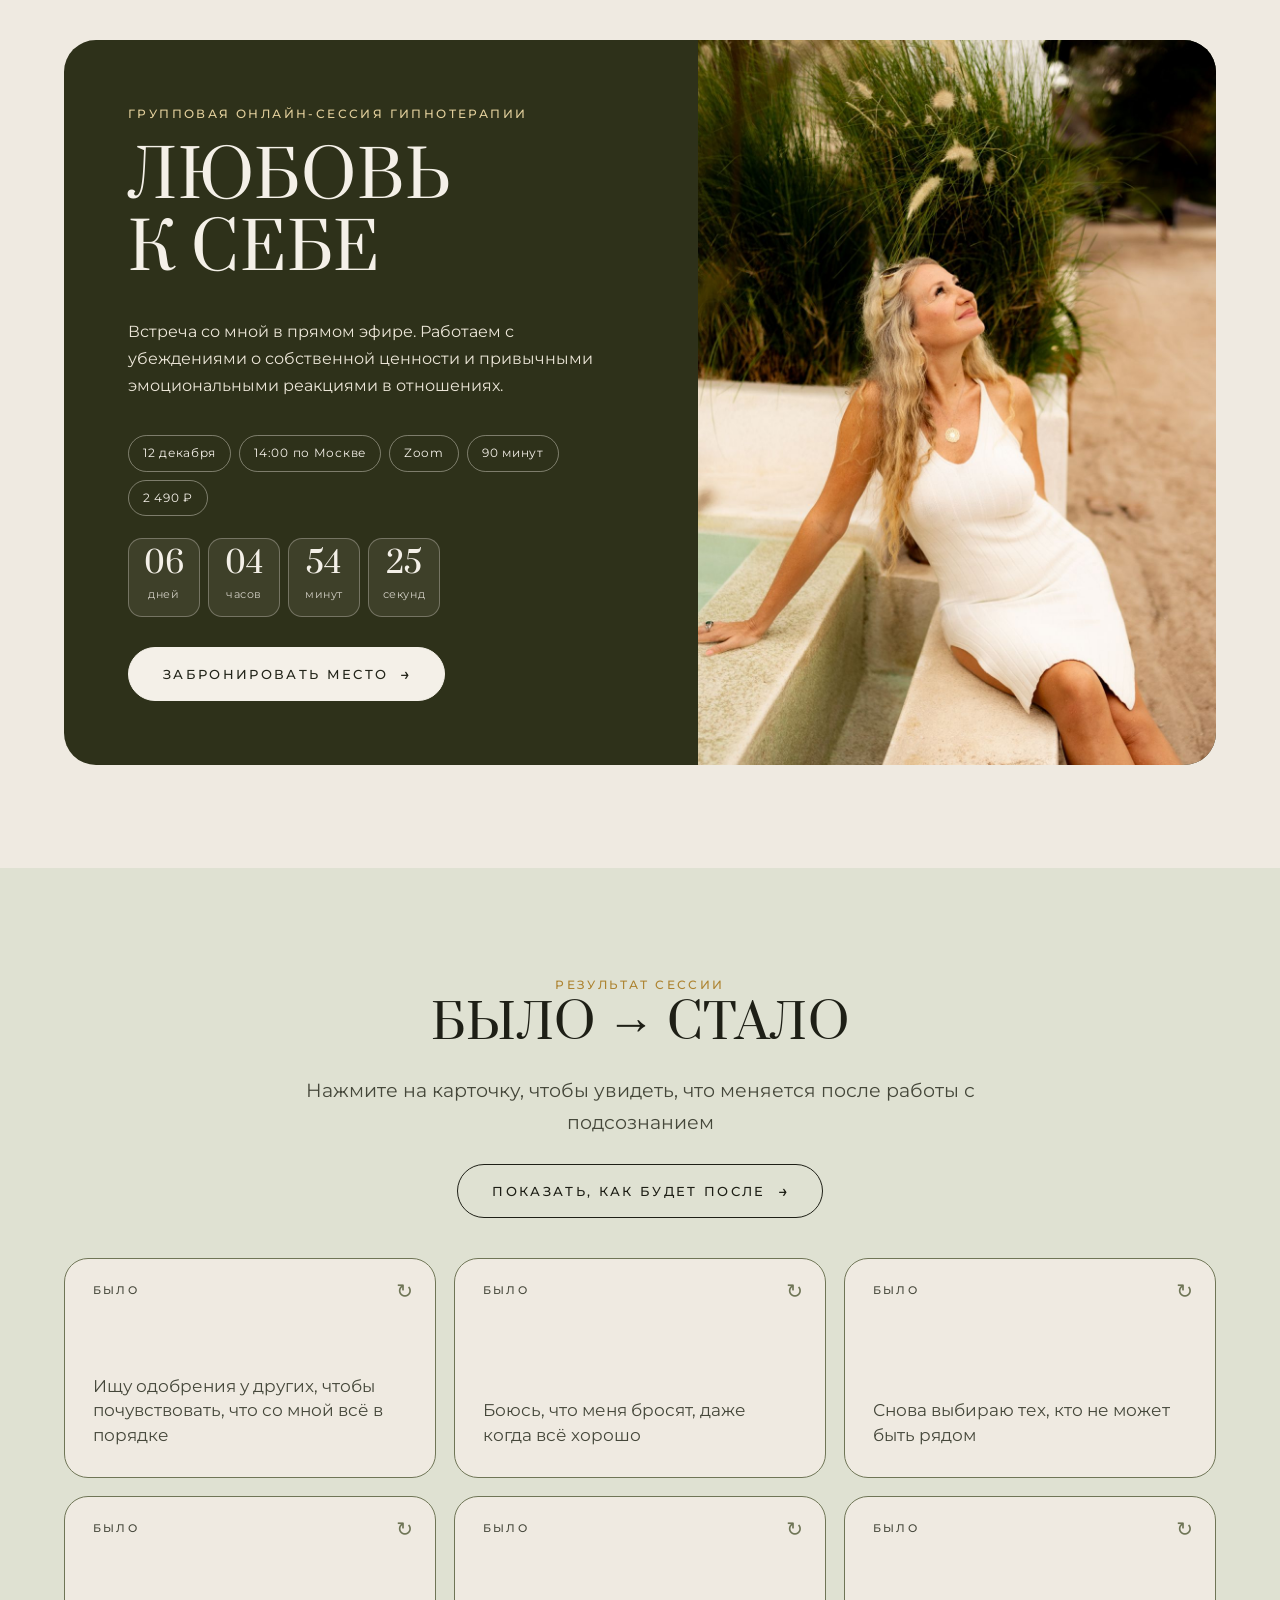
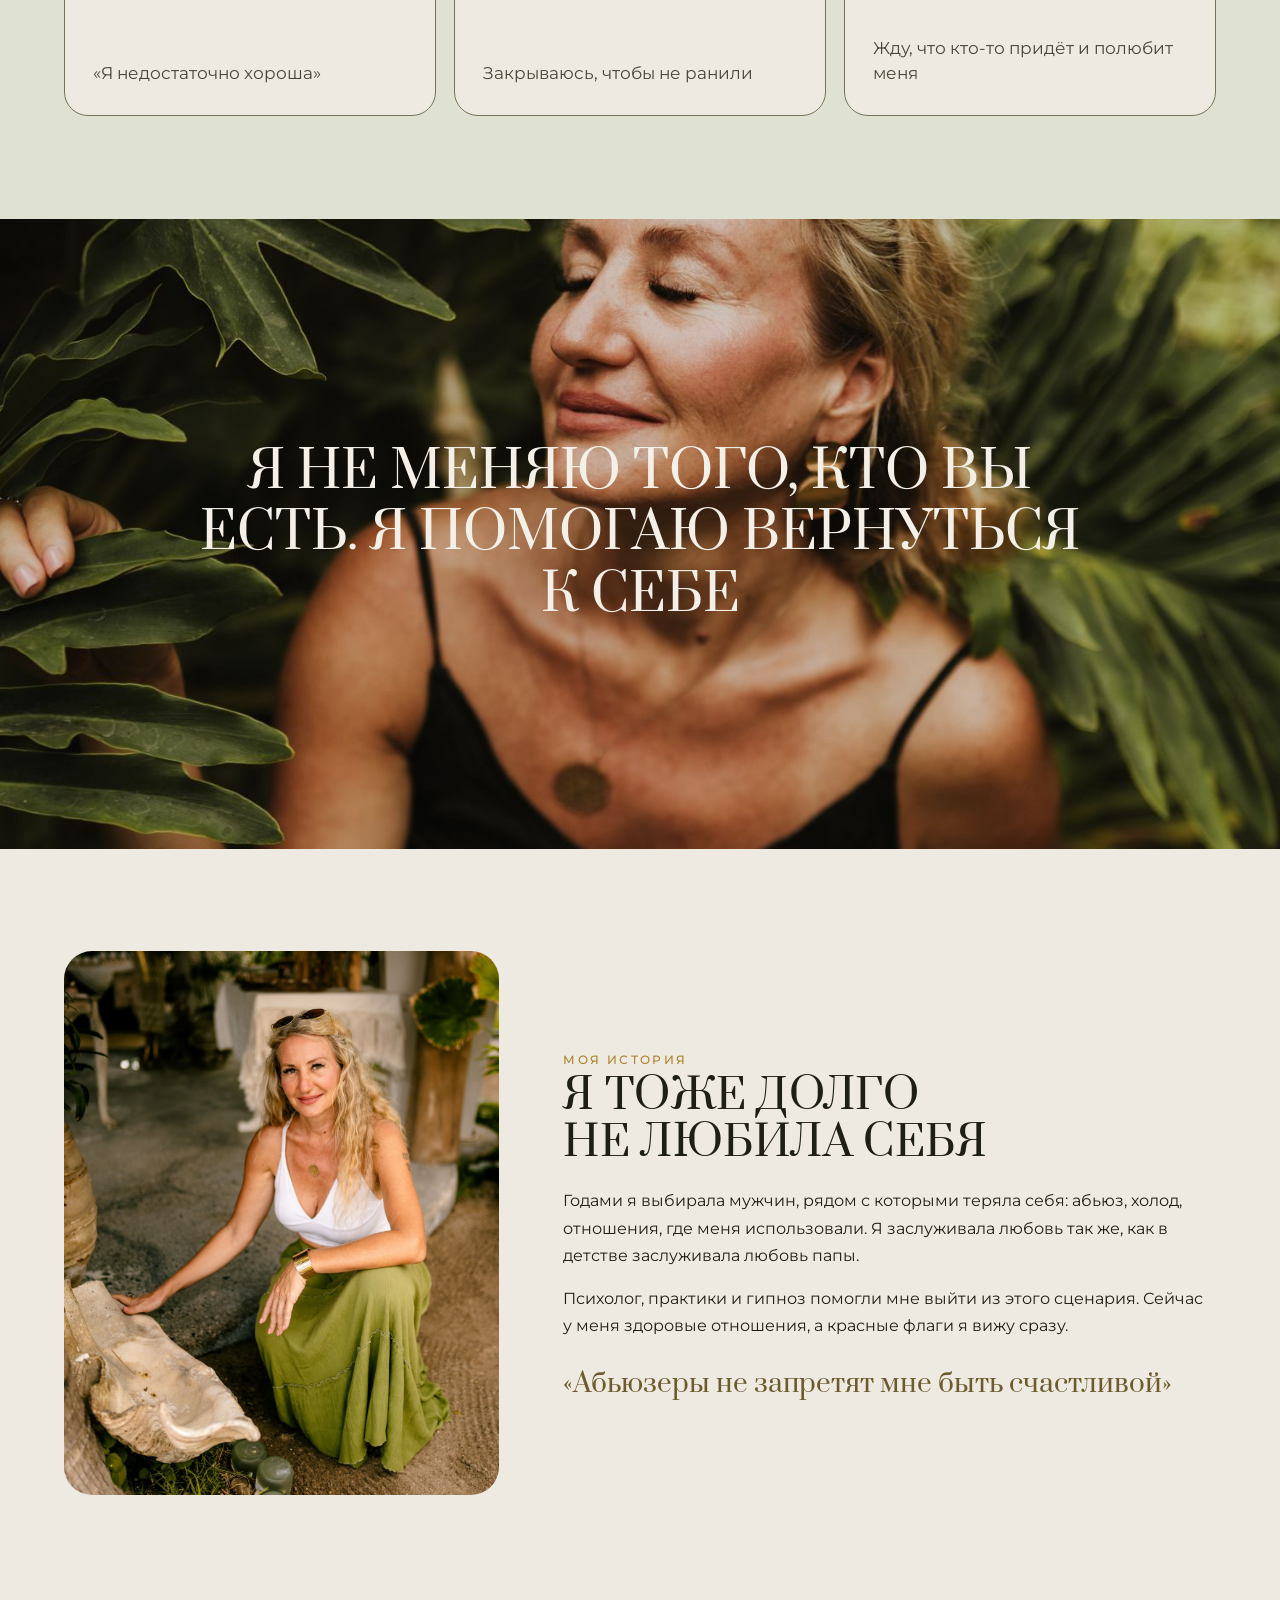
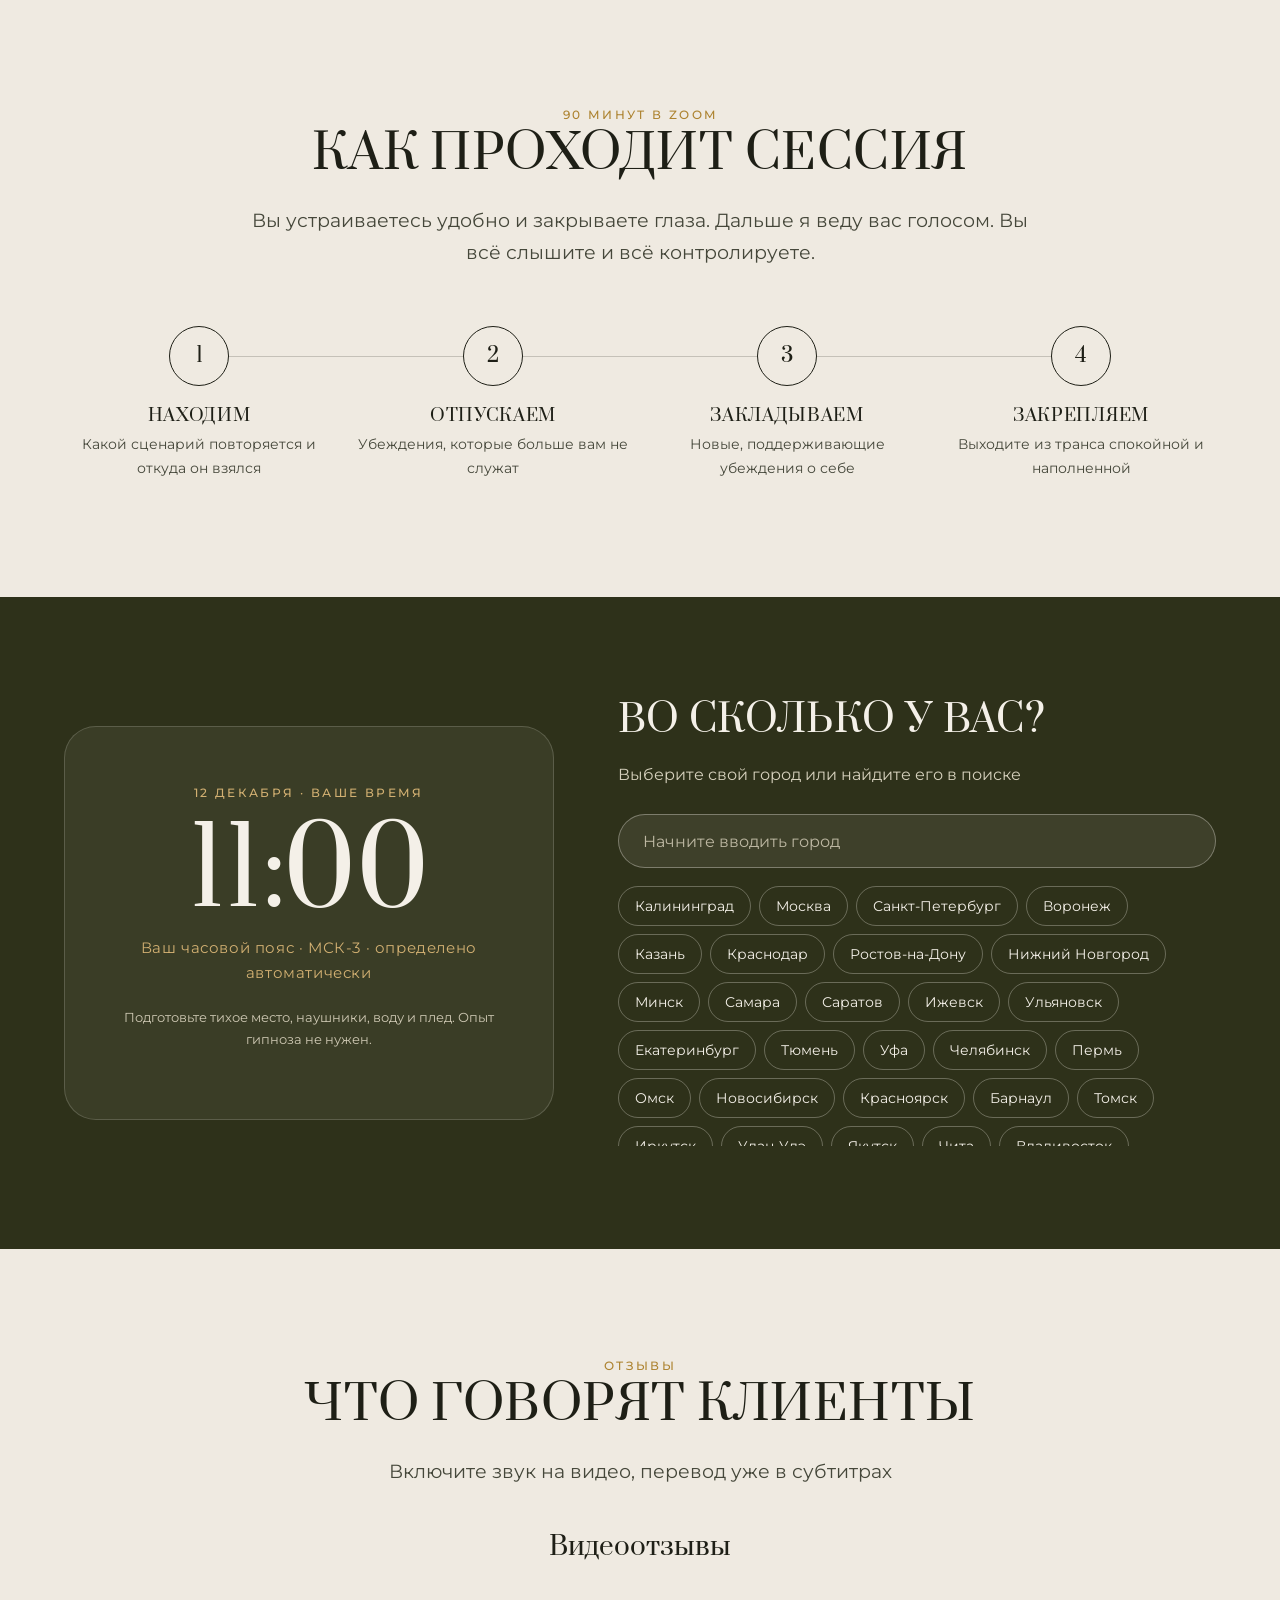
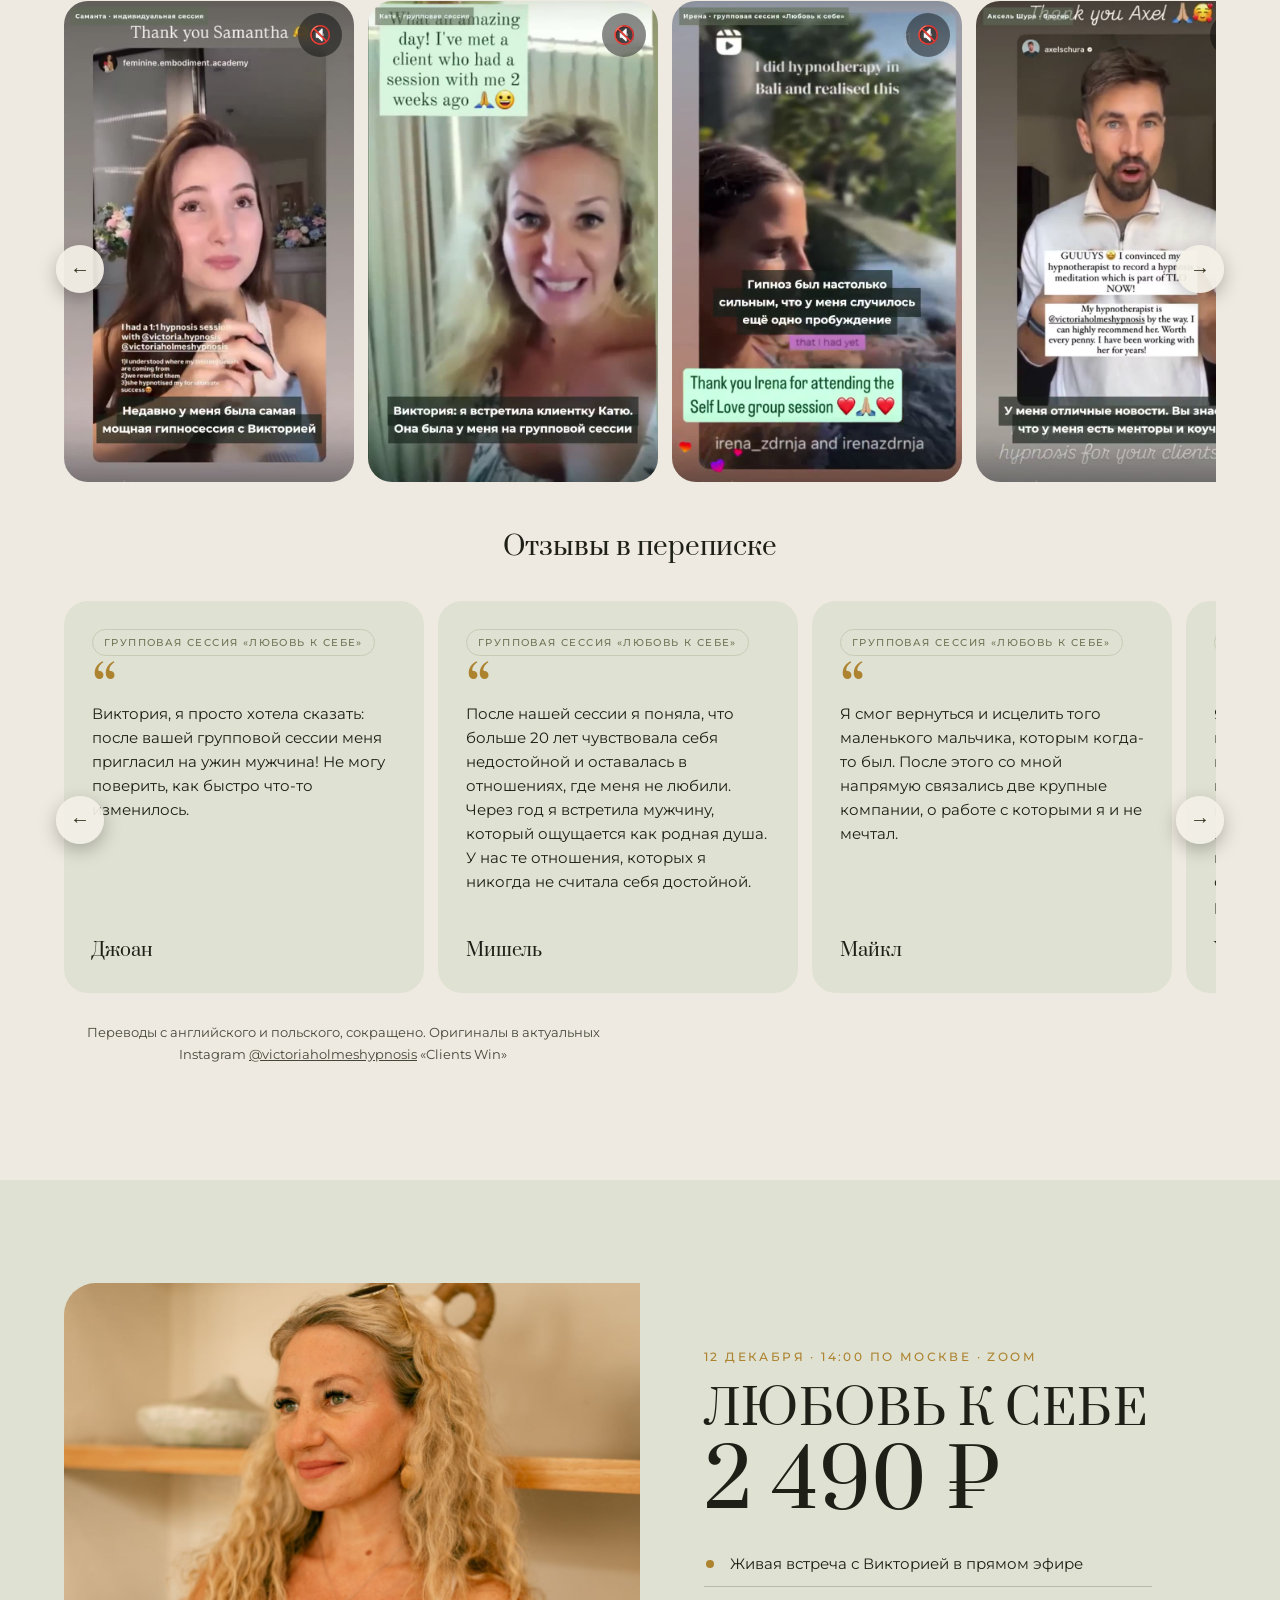
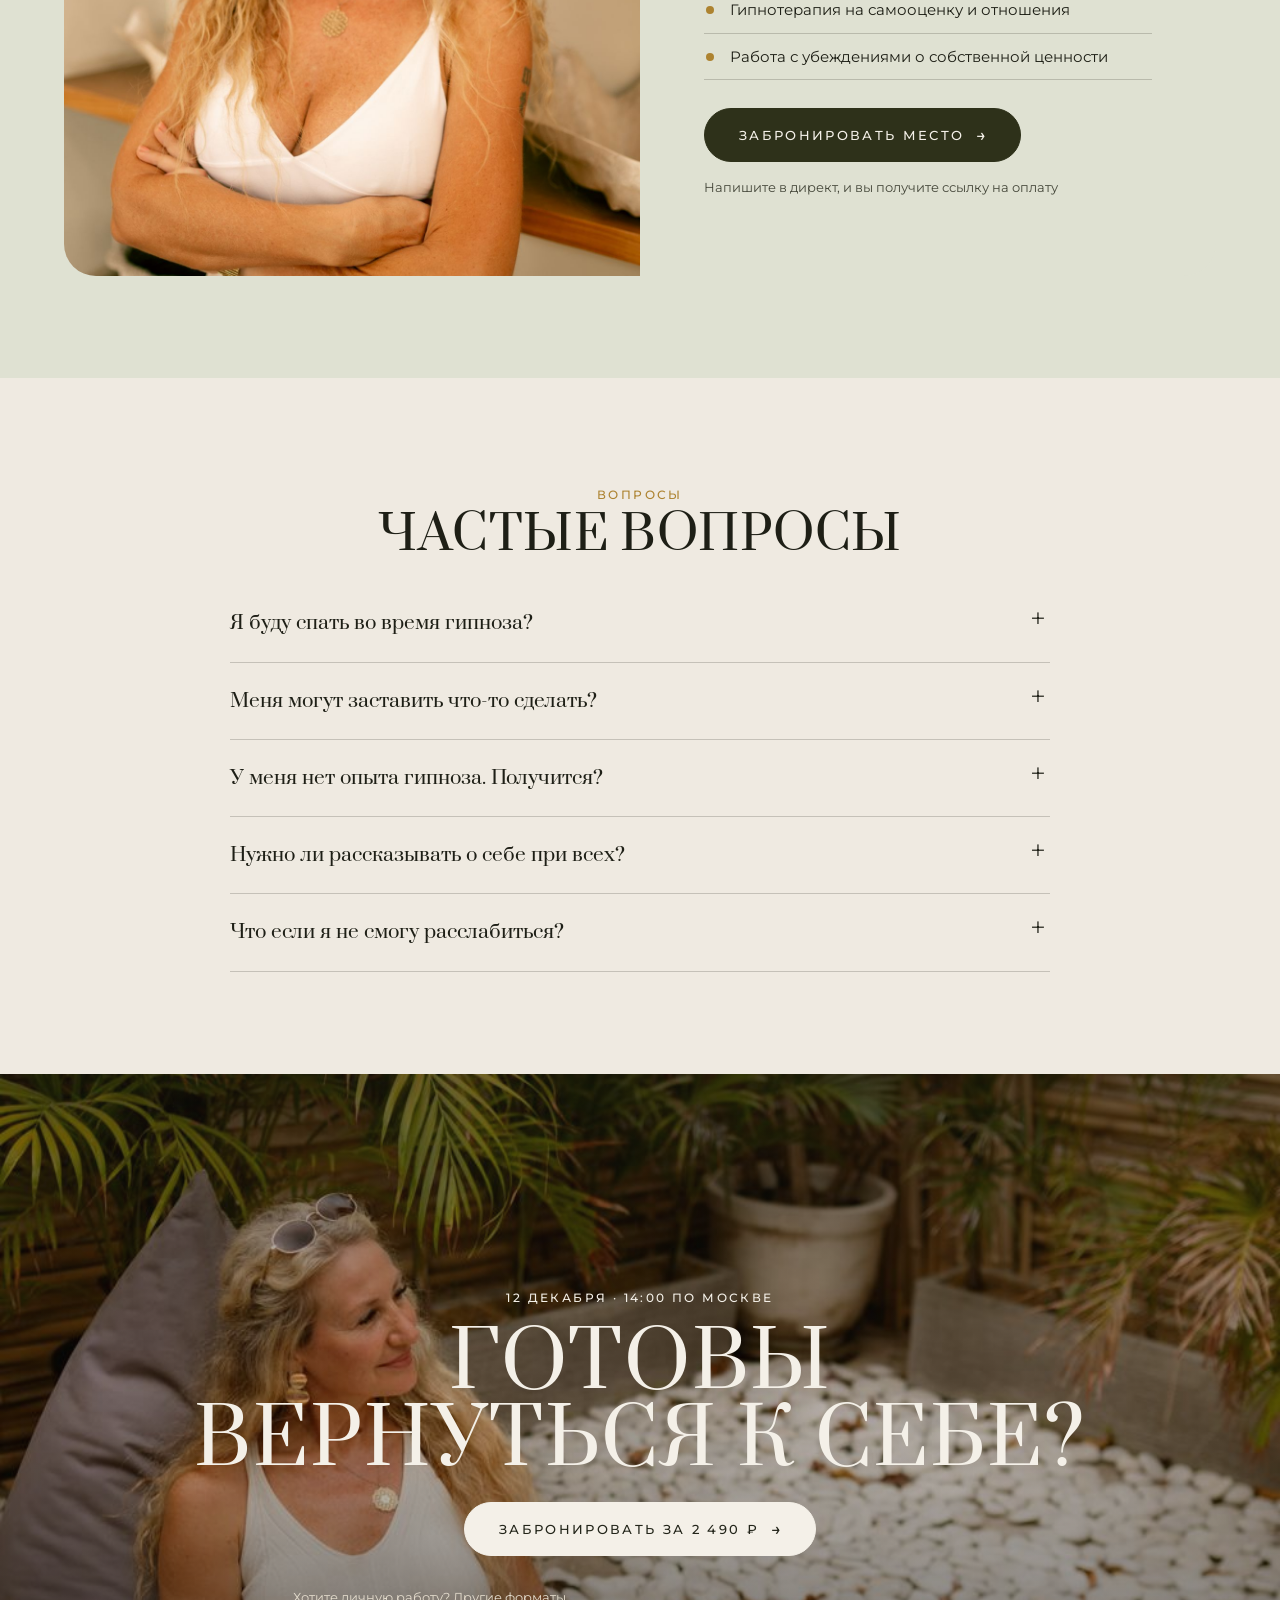
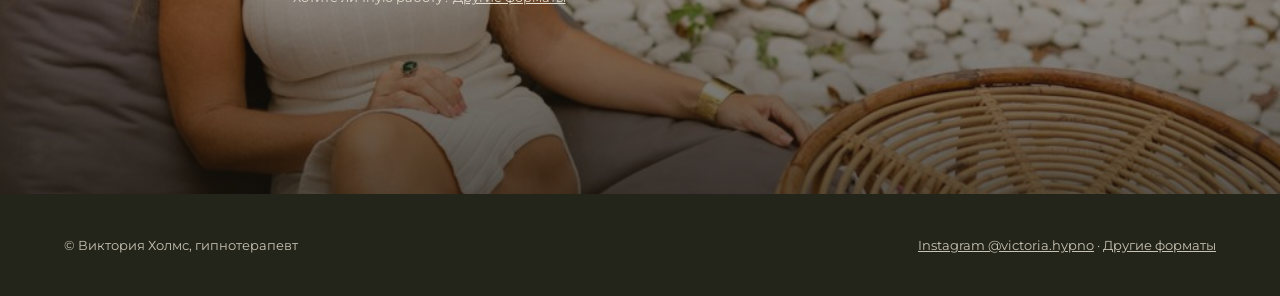
==== commit 1eb3b208: "Add files via upload" ====
--- a/index.html
+++ b/index.html
@@ -7,7 +7,7 @@
 <meta name="description" content="Виктория Холмс, гипнотерапевт. Групповая онлайн-сессия «Любовь к себе» 12 декабря в 14:00 по Москве.">
 <link rel="preconnect" href="https://fonts.googleapis.com"><link rel="preconnect" href="https://fonts.gstatic.com" crossorigin>
 <link href="https://fonts.googleapis.com/css2?family=Prata&family=Montserrat:wght@300;400;500&display=swap" rel="stylesheet">
-<link rel="stylesheet" href="style.css?v=4">
+<link rel="stylesheet" href="style.css?v=5">
 </head>
 <body>
 
@@ -155,7 +155,16 @@
 <!-- 11. Отзывы -->
 <section class="band" id="reviews">
   <div class="wrap">
-    <div class="center"><span class="kicker">Отзывы</span><h2>Что говорят клиенты</h2><p class="lead">Групповые и индивидуальные сессии, аудиозаписи и обучение. Листайте вбок</p></div>
+    <div class="center"><span class="kicker">Отзывы</span><h2>Что говорят клиенты</h2><p class="lead">Включите звук на видео, перевод уже в субтитрах</p></div>
+    <h3 class="vtitle">Видеоотзывы</h3>
+    <div class="strip-wrap"><button type="button" class="s-arr s-prev" aria-label="Назад">←</button><div class="pstrip vstrip">
+      <div class="vcard"><video muted loop playsinline preload="none" poster="v_samantha_poster.jpg"><source src="v_samantha.mp4" type="video/mp4"></video><button type="button" class="vsound" aria-label="Включить звук">🔇</button><div class="vcap"><b>Саманта</b><span>индивидуальная сессия</span></div></div>
+      <div class="vcard"><video muted loop playsinline preload="none" poster="v_katya_poster.jpg"><source src="v_katya.mp4" type="video/mp4"></video><button type="button" class="vsound" aria-label="Включить звук">🔇</button><div class="vcap"><b>Катя</b><span>групповая сессия</span></div></div>
+      <div class="vcard"><video muted loop playsinline preload="none" poster="v_irena_poster.jpg"><source src="v_irena.mp4" type="video/mp4"></video><button type="button" class="vsound" aria-label="Включить звук">🔇</button><div class="vcap"><b>Ирена</b><span>«Любовь к себе»</span></div></div>
+      <div class="vcard"><video muted loop playsinline preload="none" poster="v_axel_poster.jpg"><source src="v_axel.mp4" type="video/mp4"></video><button type="button" class="vsound" aria-label="Включить звук">🔇</button><div class="vcap"><b>Аксель Шура</b><span>блогер, клиент несколько лет</span></div></div>
+      <div class="vcard"><video muted loop playsinline preload="none" poster="v_cristina_poster.jpg"><source src="v_cristina.mp4" type="video/mp4"></video><button type="button" class="vsound" aria-label="Включить звук">🔇</button><div class="vcap"><b>Кристина</b><span>«Любовь к себе»</span></div></div>
+    </div><button type="button" class="s-arr s-next" aria-label="Дальше">→</button></div>
+    <h3 class="vtitle">Отзывы в переписке</h3>
     <div class="strip-wrap"><button type="button" class="s-arr s-prev" aria-label="Назад">←</button><div class="pstrip rstrip">
       <figure class="rcard"><span class="rtag">Групповая сессия «Любовь к себе»</span><blockquote>Виктория, я просто хотела сказать: после вашей групповой сессии меня пригласил на ужин мужчина! Не могу поверить, как быстро что-то изменилось.</blockquote><figcaption>Джоан</figcaption></figure>
       <figure class="rcard"><span class="rtag">Групповая сессия «Любовь к себе»</span><blockquote>После нашей сессии я поняла, что больше 20 лет чувствовала себя недостойной и оставалась в отношениях, где меня не любили. Через год я встретила мужчину, который ощущается как родная душа. У нас те отношения, которых я никогда не считала себя достойной.</blockquote><figcaption>Мишель</figcaption></figure>
@@ -439,5 +448,6 @@
 }
 </script>
 <script>document.querySelectorAll(".strip-wrap").forEach(w=>{const s=w.querySelector(".pstrip");const go=d=>s.scrollBy({left:d*s.clientWidth*.8,behavior:"smooth"});w.querySelector(".s-prev").onclick=()=>go(-1);w.querySelector(".s-next").onclick=()=>go(1)});</script>
+<script>{const vs=[...document.querySelectorAll(".vcard video")];const io=new IntersectionObserver(es=>es.forEach(e=>{const v=e.target;if(e.isIntersecting&&e.intersectionRatio>.6){v.play().catch(()=>{})}else{v.pause()}}),{threshold:[0,.6]});vs.forEach(v=>io.observe(v));document.querySelectorAll(".vsound").forEach(b=>b.addEventListener("click",()=>{const v=b.parentElement.querySelector("video");const on=v.muted;vs.forEach(x=>{x.muted=true});document.querySelectorAll(".vsound").forEach(x=>x.textContent="🔇");v.muted=!on;b.textContent=on?"🔊":"🔇";if(on){v.currentTime=0;v.play()}}))}</script>
 </body>
 </html>
--- a/style.css
+++ b/style.css
@@ -441,3 +441,18 @@
 @media(max-width:700px){.s-arr{display:none}.pstrip img{height:340px}}
 /* история по центру на планшете и телефоне */
 @media(max-width:860px){.why{text-align:center;justify-items:center}.why img{margin-inline:auto}.why .quote2{text-align:center!important}.why .btn{margin-inline:auto}}
+/* отзывы лентой */
+.rstrip{align-items:stretch}
+.rcard{flex:none;width:clamp(280px,30vw,360px);margin:0;background:var(--paper);border-radius:24px;padding:28px 28px 26px;scroll-snap-align:start;display:flex;flex-direction:column}
+.rcard::before{content:"“";display:block;font-family:Prata,Georgia,serif;font-size:64px;line-height:.7;color:var(--acc);height:30px}
+.rtag{order:-1;align-self:flex-start;font:500 10px Montserrat,sans-serif;letter-spacing:.14em;text-transform:uppercase;color:#6f7556;border:1px solid #c9cbb6;border-radius:99px;padding:6px 11px;margin-bottom:16px}
+.rcard blockquote{margin:0 0 18px;font-size:15px;line-height:1.6;flex:1}
+.rcard figcaption{font-family:Prata,Georgia,serif;font-size:18px}
+#reviews .s-arr{top:55%}
+/* видеоотзывы */
+.vtitle{font-size:clamp(20px,2.2vw,26px);margin:44px 0 0;text-align:center}
+.vstrip{align-items:stretch}
+.vcard{position:relative;flex:none;width:clamp(230px,24vw,290px);aspect-ratio:720/1194;border-radius:24px;overflow:hidden;background:#222;scroll-snap-align:start}
+.vcard video{width:100%;height:100%;object-fit:cover;display:block}
+.vsound{position:absolute;right:12px;top:12px;width:44px;height:44px;border-radius:50%;border:0;background:rgba(0,0,0,.45);color:#fff;font-size:18px;cursor:pointer;backdrop-filter:blur(6px)}
+.vcap{position:absolute;left:0;right:0;bottom:0;padding:40px 16px 14px;background:linear-gradient(transparent,rgba(0,0,0,.55));color:#fff;display:none}
